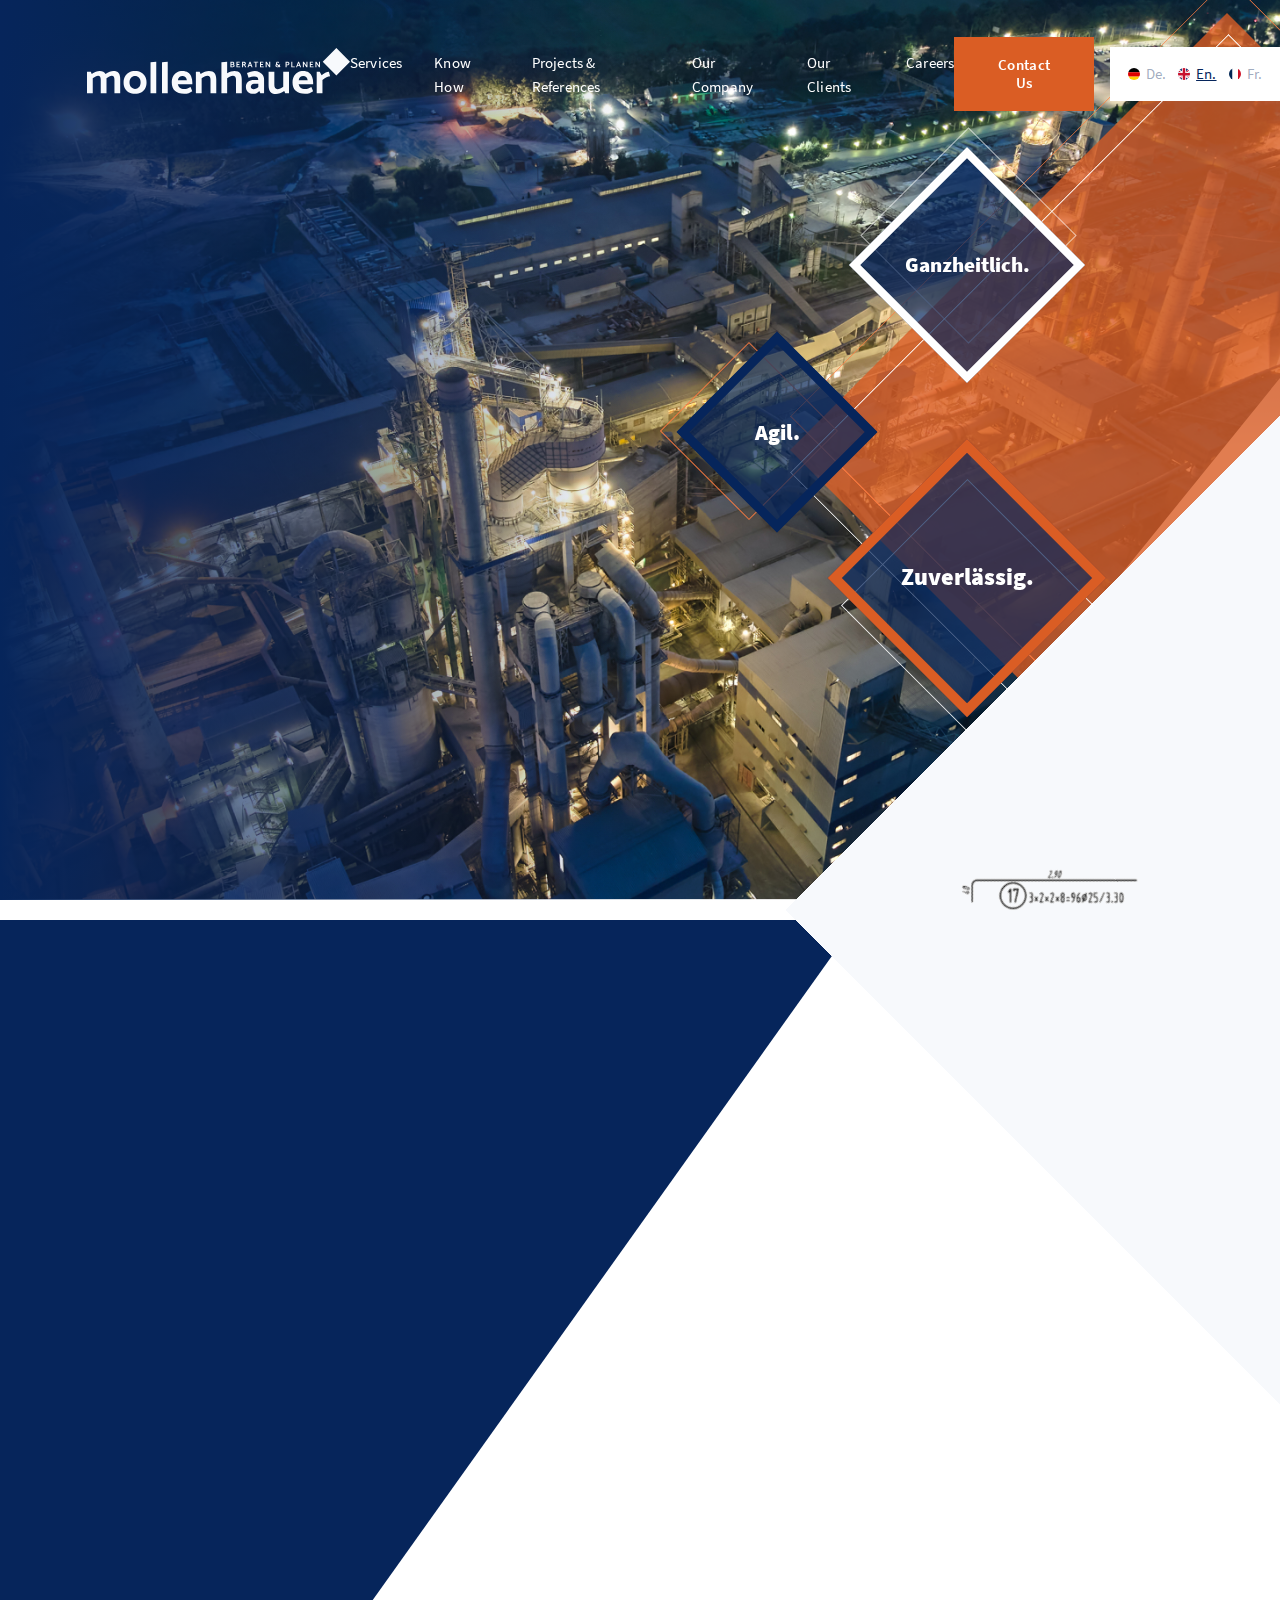
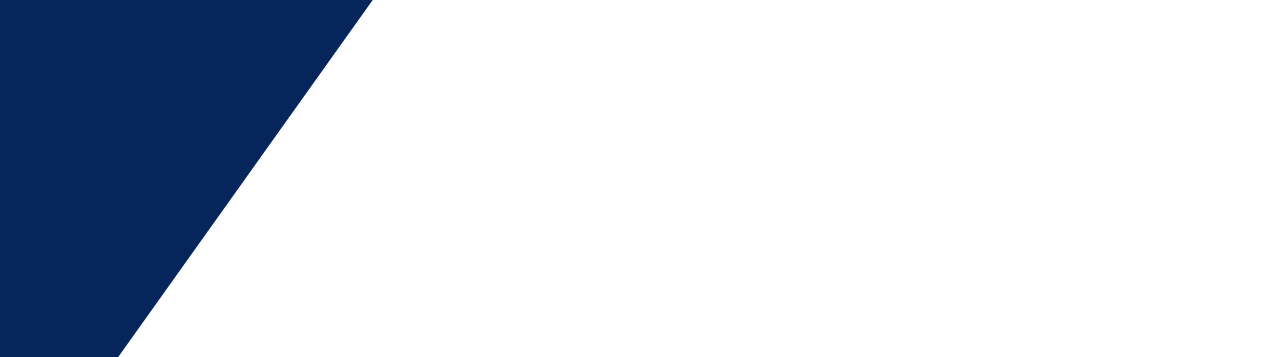
==== index.html @ 833b115c "Mollenhauer" ====
<!DOCTYPE html>
<html lang="en">
<head>
    <meta charset="UTF-8">
    <meta name="viewport" content="width=device-width, initial-scale=1.0">
    <link rel="stylesheet" href="css/style.css">
    <title>Mollenhauer</title>
</head>
<body>
    <header class="header">
        <div class="container container--big">
            <div class="header__row">
                <div class="header__logo">
                    <img src="img/logo.svg" alt="">
                </div>
                <nav class="header__menu menu">
                    <ul class="menu__list">
                        <li class="menu__item">
                            <a href="" class="menu__link">Services</a></li>
                        <li class="menu__item">
                            <a href="" class="menu__link">Know How</a></li>
                        <li class="menu__item">
                            <a href="" class="menu__link">Projects & References</a></li>
                        <li class="menu__item">
                            <a href="" class="menu__link">Our Company</a></li>
                        <li class="menu__item">
                            <a href="" class="menu__link">Our Clients</a></li>
                        <li class="menu__item">
                            <a href="" class="menu__link">Careers</a></li>
                    </ul>
                </nav>
                <button class="button header__button">
                    Contact Us
                </button>
                <div class="header__change-lang change-lang">
                    <ul class="change-lang__list">
                        <li class="change-lang__item">
                            <a href="" class="change-lang__link">
                                <img src="img/germany.svg" alt="">De.</a></li>
                        <li class="change-lang__item">
                            <a href="" class="change-lang__link change-lang__link--is-current">
                                <img src="img/england.svg" alt="">En.</a></li>
                        <li class="change-lang__item">
                            <a href="" class="change-lang__link">
                                <img src="img/france.svg" alt="">Fr.</a></li>
                    </ul>
                </div>
            </div>
        </div>
    </header>
    <main class="main">
        <div class="hero">
            <img class="hero__bg" src="img/hero-bg.jpg" alt="">
            <div class="hero__cube">
            </div>
            <div class="hero__content">
                <div class="container">
                    <div class="hero__row">
                        <div class="hero__right">
                            <div class="abilities">
                                <div class="abilities__row">
                                    <div class="abilities__col--w100">
                                        <div class="abilities-item abilities-item--type-1">
                                            Ganzheitlich.
                                        </div>
                                    </div>
                                    <div class="abilities__col">
                                        <div class="abilities-item abilities-item--type-2">
                                            Agil.
                                        </div>
                                    </div>
                                    <div class="abilities__col--w100">
                                        <div class="abilities-item abilities-item--type-3">
                                            Zuverlässig.
                                        </div>
                                    </div>
                                </div>
                            </div>
                        </div>
                    </div>
                </div>
            </div>
        </div>
        <div class="services">
            <div class="services__decor">
                <img class="services__formula" src="img/formula.svg" alt="">
            </div>
            <div class="container">
                <div class="sevices__head">
                    <h2 class="services__title">Comprehensive Structural Engineering Services</h2>
                    <div class="services__desc">We accompany you from the first idea of your next construction project from the first idea to successful execution.
                    </div>
                </div>
                <div class="services__row">
                    <div class="services__col"></div>
                    <div class="services__col"></div>
                    <div class="services__col"></div>
                    <div class="services__col"></div>
                    <div class="services__col">
                        <div class="services-item">
                            <div class="services-item__title">
                                Service and Support
                            </div>
                            <svg width="17" height="17" viewBox="0 0 17 17" fill="none" xmlns="http://www.w3.org/2000/svg">
                                <path d="M16.2827 9.36646L16.2827 7.56583H9.14409L9.14409 0.427169H7.34346L7.34346 7.56583H0.204801L0.204801 9.36646L7.34346 9.36646L7.34346 16.5051H9.14409L9.14409 9.36646L16.2827 9.36646Z" fill="#DA5D24" />
                              </svg>
                        </div>
                    </div>
                    <div class="services__col"></div>
                    <div class="services__col"></div>
                    <div class="services__col"></div>
                    <div class="services__col">
                        <div class="services-item">
                            <div class="services-item__title">
                                Service and Support
                            </div>
                            <svg width="17" height="17" viewBox="0 0 17 17" fill="none" xmlns="http://www.w3.org/2000/svg">
                                <path d="M16.2827 9.36646L16.2827 7.56583H9.14409L9.14409 0.427169H7.34346L7.34346 7.56583H0.204801L0.204801 9.36646L7.34346 9.36646L7.34346 16.5051H9.14409L9.14409 9.36646L16.2827 9.36646Z" fill="#DA5D24" />
                              </svg>
                        </div>
                    </div>
                    <div class="services__col"></div>
                    <div class="services__col">   
                        <div class="services-item">
                            <div class="services-item__title">
                                Service and Support
                            </div>
                            <svg width="17" height="17" viewBox="0 0 17 17" fill="none" xmlns="http://www.w3.org/2000/svg">
                                <path d="M16.2827 9.36646L16.2827 7.56583H9.14409L9.14409 0.427169H7.34346L7.34346 7.56583H0.204801L0.204801 9.36646L7.34346 9.36646L7.34346 16.5051H9.14409L9.14409 9.36646L16.2827 9.36646Z" fill="#DA5D24" />
                            </svg>
                        </div>
                    </div>
                    <div class="services__col"></div>
                    <div class="services__col">
                        <div class="services-item">
                            <div class="services-item__title">
                                Service and Support
                            </div>
                            <svg width="17" height="17" viewBox="0 0 17 17" fill="none" xmlns="http://www.w3.org/2000/svg">
                                <path d="M16.2827 9.36646L16.2827 7.56583H9.14409L9.14409 0.427169H7.34346L7.34346 7.56583H0.204801L0.204801 9.36646L7.34346 9.36646L7.34346 16.5051H9.14409L9.14409 9.36646L16.2827 9.36646Z" fill="#DA5D24" />
                              </svg>
                        </div>
                    </div>
                    <div class="services__col"></div>
                    <div class="services__col">
                        <div class="services-item">
                            <div class="services-item__title">
                                Service and Support
                            </div>
                            <svg width="17" height="17" viewBox="0 0 17 17" fill="none" xmlns="http://www.w3.org/2000/svg">
                                <path d="M16.2827 9.36646L16.2827 7.56583H9.14409L9.14409 0.427169H7.34346L7.34346 7.56583H0.204801L0.204801 9.36646L7.34346 9.36646L7.34346 16.5051H9.14409L9.14409 9.36646L16.2827 9.36646Z" fill="#DA5D24" />
                              </svg>
                        </div>
                    </div>
                    <div class="services__col"></div>
                    <div class="services__col">
                        <div class="services-item">
                            <div class="services-item__title">
                                Service and Support
                            </div>
                            <svg width="17" height="17" viewBox="0 0 17 17" fill="none" xmlns="http://www.w3.org/2000/svg">
                                <path d="M16.2827 9.36646L16.2827 7.56583H9.14409L9.14409 0.427169H7.34346L7.34346 7.56583H0.204801L0.204801 9.36646L7.34346 9.36646L7.34346 16.5051H9.14409L9.14409 9.36646L16.2827 9.36646Z" fill="#DA5D24" />
                              </svg>
                        </div>
                    </div>
                    <div class="services__col"></div>
                    <div class="services__col"></div>
                    <div class="services__col"></div>
                </div>
            </div>
        </div>
    </main>
</body>
</html>
---- css/style.css ----
@import 'normalize.css';
@import 'fonts.css';
body {
  font-family: "Source Sans Pro", sans-serif;
  color: #000;
  font-size: 16px;
  line-height: 24px;
  overflow-x: hidden;
}

.container {
  max-width: 1441px;
  padding: 0 15px;
  margin: 0 auto;
  width: 100%;
}
.container--big {
  max-width: 100%;
  padding: 0 186px 0 87px;
  box-sizing: border-box;
}

.header {
  position: absolute;
  padding: 37px 0;
  left: 0;
  width: 100%;
  top: 0;
  z-index: 10;
}
.header__row {
  display: flex;
  justify-content: space-between;
  align-items: center;
}
.header__change-lang {
  position: absolute;
  right: 0;
  top: 50%;
  transform: translateY(-50%);
}

.button {
  background-color: #DA5D24;
  font-weight: 600;
  font-size: 15px;
  line-height: 120%;
  letter-spacing: 0.02em;
  text-align: center;
  color: #fff;
  padding: 19px 35px;
  outline: none;
  border: none;
  cursor: pointer;
}

.change-lang__list {
  padding: 18px;
  margin: 0;
  list-style: none;
  display: flex;
  background-color: #ffffff;
}
.change-lang__item + .change-lang__item {
  margin-left: 12px;
}
.change-lang__link {
  display: flex;
  align-items: center;
  font-weight: 400;
  font-size: 15px;
  line-height: 120%;
  letter-spacing: 0.01em;
  color: rgba(6, 37, 91, 0.4);
  text-decoration: none;
  transition: 0.3s;
}
.change-lang__link--is-current, .change-lang__link:hover {
  color: #06255b;
  text-decoration: underline;
  -webkit-text-decoration-skip-ink: none;
          text-decoration-skip-ink: none;
}
.change-lang img {
  margin-right: 6px;
}

.menu__list {
  padding: 0;
  margin: 0;
  list-style: none;
  display: flex;
}
.menu__item + .menu__item {
  margin-left: 32px;
}
.menu__link {
  font-weight: 400;
  font-size: 15px;
  line-height: 120%;
  letter-spacing: 0.01em;
  color: #fff;
  text-decoration: none;
}

.hero {
  position: relative;
  min-height: 100dvh;
  overflow: hidden;
}
.hero__bg {
  position: absolute;
  top: 0;
  left: 0;
  height: 100%;
  width: 100%;
  -o-object-fit: cover;
     object-fit: cover;
  -o-object-position: center;
     object-position: center;
  -webkit-clip-path: polygon(0% 0%, 100% 0, 100% 42%, 67% 100%, 0% 100%);
          clip-path: polygon(0% 0%, 100% 0, 100% 42%, 67% 100%, 0% 100%);
}
.hero__content {
  position: relative;
  z-index: 100;
  min-height: 100dvh;
  display: flex;
  align-items: center;
  justify-content: flex-end;
}
.hero__row {
  display: flex;
  justify-content: flex-end;
}
.hero__right {
  width: 100%;
  padding-bottom: 45px;
  max-width: 550px;
  padding-right: 46px;
  box-sizing: border-box;
}
.hero:before {
  content: "";
  min-height: 50dvh;
  width: 100%;
  position: absolute;
  top: 0;
  left: 0;
  background: linear-gradient(180deg, #06255b 0%, rgba(6, 37, 91, 0) 100%);
}
.hero:after {
  content: "";
  position: absolute;
  top: 0;
  left: 0;
  min-height: 50dvh;
  height: 100%;
  width: 50%;
  background: linear-gradient(-270deg, #06255b 0%, rgba(6, 37, 91, 0) 100%);
}
.hero__cube {
  position: absolute;
  top: 50%;
  right: -20%;
  height: 618px;
  width: 618px;
  background: rgba(218, 93, 36, 0.8);
  transform: rotate(-45deg);
  transform: translateY(-50%) rotate(-45deg);
}
.hero__cube:before, .hero__cube:after {
  content: "";
  position: absolute;
  height: 100%;
  width: 100%;
  transform: translate3d(0, 0, 0);
}
.hero__cube:before {
  top: -24px;
  left: 24px;
  border: 1px solid rgba(255, 124, 64, 0.8);
}
.hero__cube:after {
  top: 16px;
  left: -16px;
  border: 1px solid rgba(255, 255, 255, 0.8);
}

.abilities__row {
  display: flex;
  flex-wrap: wrap;
}
.abilities__col--w100 {
  width: 100%;
  display: flex;
  justify-content: center;
}
.abilities__col:not(.abilities__col--w100) {
  margin: 30px 0 -5px;
}

.abilities-item {
  position: relative;
  display: flex;
  align-items: center;
  justify-content: center;
  font-weight: 900;
  font-size: 21px;
  line-height: 85%;
  text-align: center;
  color: #fff;
}
.abilities-item--type-1 {
  width: 151px;
  height: 151px;
}
.abilities-item--type-1:before, .abilities-item--type-1:after {
  content: "";
  position: absolute;
  height: 100%;
  width: 100%;
}
.abilities-item--type-1:before {
  border: 8px solid #fff;
  background: rgba(6, 37, 91, 0.7);
  z-index: -1;
  top: 50%;
  left: 50%;
  transform: translate(-50%, -50%) rotate(45deg);
}
.abilities-item--type-1:after {
  border: 1px solid #fff;
  opacity: 0.6;
  bottom: 28px;
  left: 0;
  z-index: -2;
  transform: rotate(45deg);
}
.abilities-item--type-2 {
  width: 124px;
  height: 124px;
  font-size: 22px;
}
.abilities-item--type-2:before, .abilities-item--type-2:after {
  content: "";
  position: absolute;
  height: 100%;
  width: 100%;
}
.abilities-item--type-2:before {
  border: 9px solid #06255b;
  background: rgba(6, 37, 91, 0.7);
  top: 50%;
  left: 50%;
  transform: translate(-50%, -50%) rotate(45deg);
  z-index: -1;
}
.abilities-item--type-2:after {
  opacity: 0.9;
  border: 1px solid #ff7c40;
  bottom: 0;
  right: 27px;
  z-index: -2;
  transform: rotate(45deg);
}
.abilities-item--type-3 {
  width: 177px;
  height: 177px;
  font-size: 24px;
}
.abilities-item--type-3:before, .abilities-item--type-3:after {
  content: "";
  position: absolute;
  height: 100%;
  width: 100%;
}
.abilities-item--type-3:before {
  border: 10px solid #da5d24;
  background: rgba(6, 37, 91, 0.7);
  top: 50%;
  left: 50%;
  transform: translate(-50%, -50%) rotate(45deg);
  z-index: -1;
}
.abilities-item--type-3:after {
  border: 1px solid #fff;
  transform: rotate(-45deg);
  opacity: 0.9;
  bottom: -29px;
  left: -1px;
  z-index: -2;
}

.services {
  position: relative;
  height: 1037px;
  z-index: 50;
}
.services::before {
  content: "";
  position: absolute;
  left: 0;
  top: 0;
  background: #06255b;
  height: 100%;
  width: 100%;
  -webkit-clip-path: polygon(0 0, 0% 116%, 67% 0);
          clip-path: polygon(0 0, 0% 116%, 67% 0);
}
.services__decor {
  position: absolute;
  height: 714px;
  width: 714px;
  background-color: #f7f9fc;
  top: -367px;
  right: -367px;
  transform: rotate(-45deg);
}
.services__formula {
  mix-blend-mode: darken;
  transform: rotate(45deg) translateX(170px) translateY(32px);
}
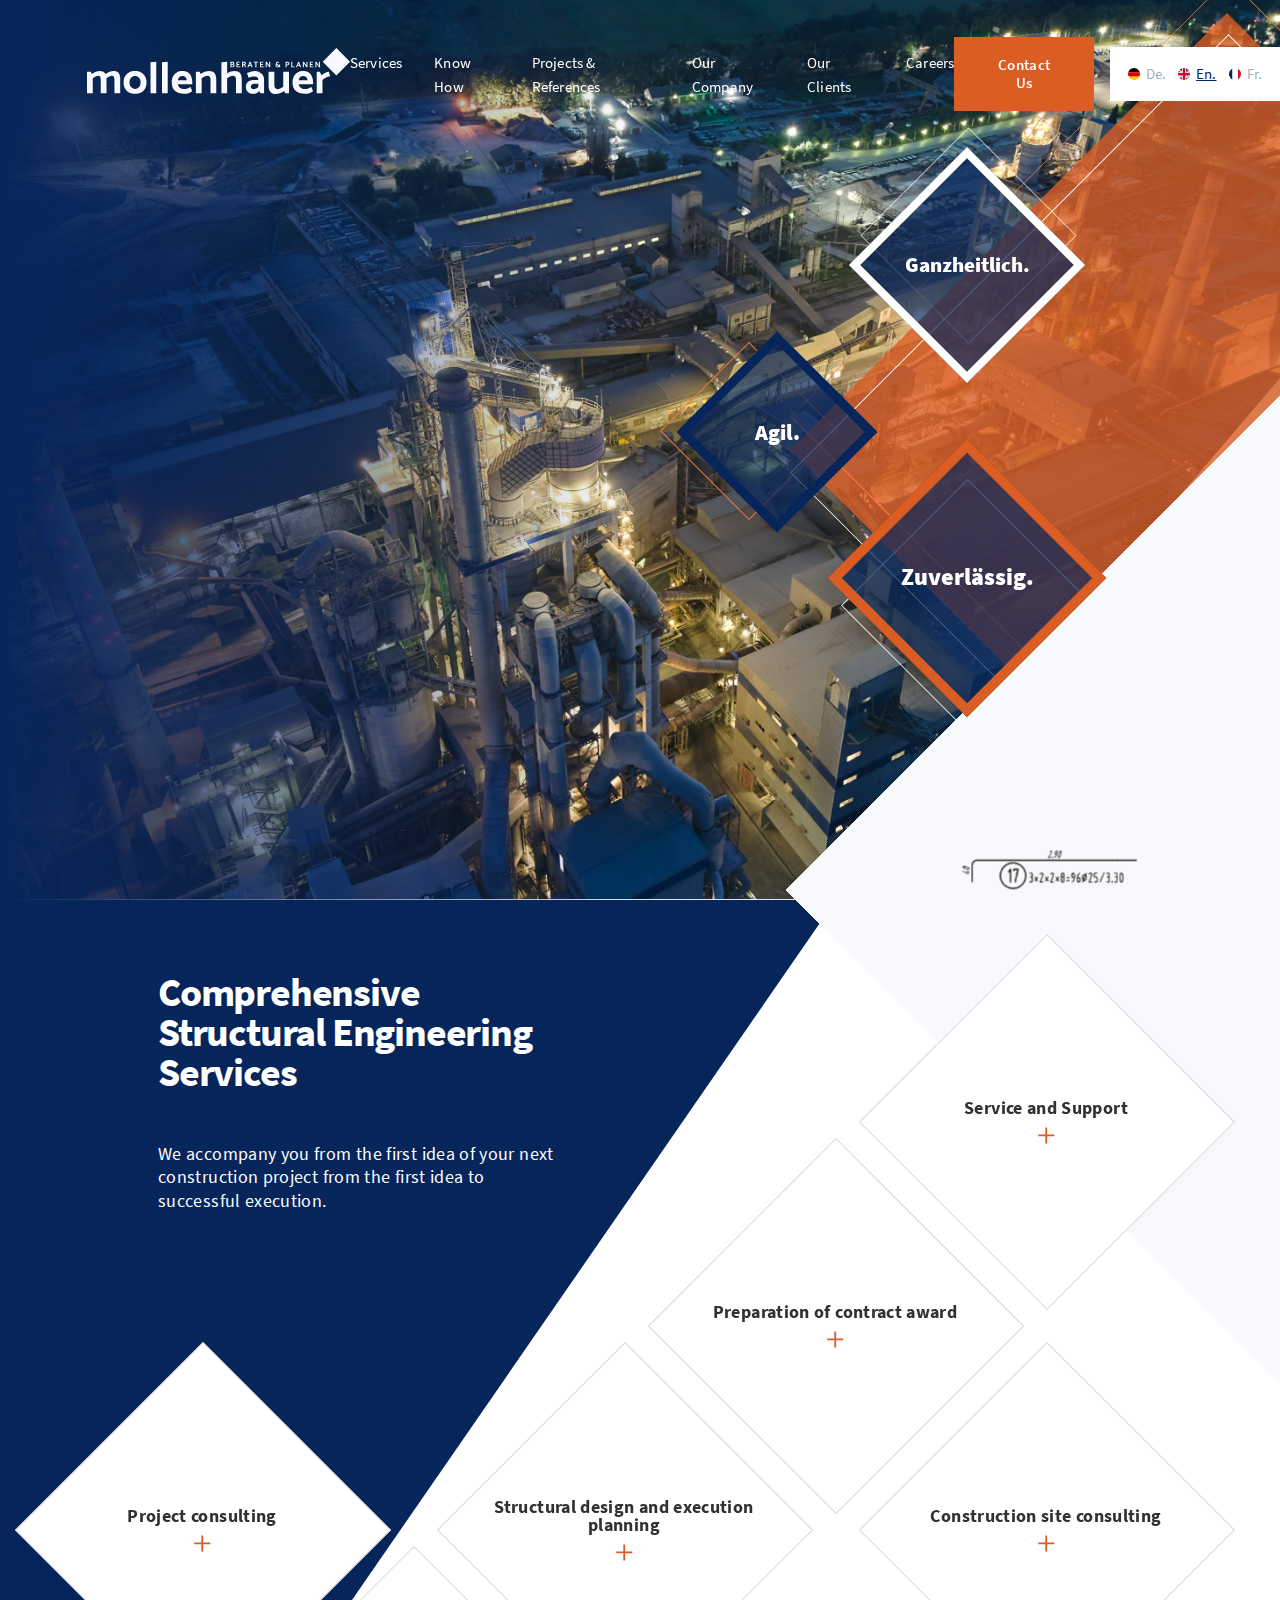
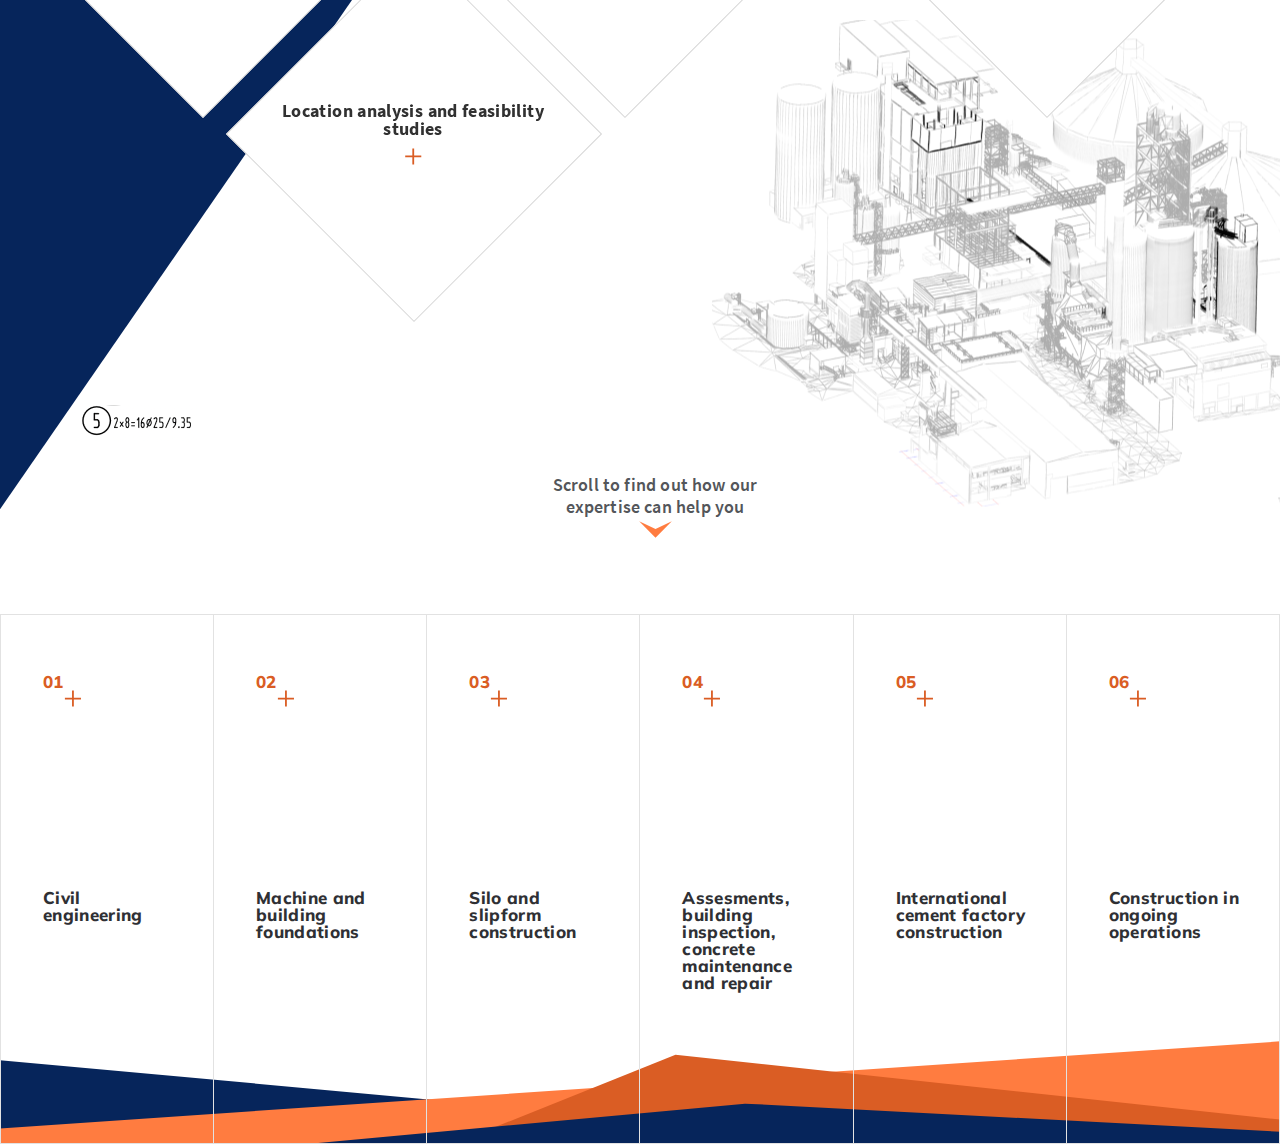
==== commit dd5b7469: "Mollenhauer" ====
--- a/index.html
+++ b/index.html
@@ -86,7 +86,7 @@
                 <img class="services__formula" src="img/formula.svg" alt="">
             </div>
             <div class="container">
-                <div class="sevices__head">
+                <div class="services__head">
                     <h2 class="services__title">Comprehensive Structural Engineering Services</h2>
                     <div class="services__desc">We accompany you from the first idea of your next construction project from the first idea to successful execution.
                     </div>
@@ -112,7 +112,7 @@
                     <div class="services__col">
                         <div class="services-item">
                             <div class="services-item__title">
-                                Service and Support
+                                Preparation of contract award
                             </div>
                             <svg width="17" height="17" viewBox="0 0 17 17" fill="none" xmlns="http://www.w3.org/2000/svg">
                                 <path d="M16.2827 9.36646L16.2827 7.56583H9.14409L9.14409 0.427169H7.34346L7.34346 7.56583H0.204801L0.204801 9.36646L7.34346 9.36646L7.34346 16.5051H9.14409L9.14409 9.36646L16.2827 9.36646Z" fill="#DA5D24" />
@@ -123,7 +123,7 @@
                     <div class="services__col">   
                         <div class="services-item">
                             <div class="services-item__title">
-                                Service and Support
+                                Project consulting
                             </div>
                             <svg width="17" height="17" viewBox="0 0 17 17" fill="none" xmlns="http://www.w3.org/2000/svg">
                                 <path d="M16.2827 9.36646L16.2827 7.56583H9.14409L9.14409 0.427169H7.34346L7.34346 7.56583H0.204801L0.204801 9.36646L7.34346 9.36646L7.34346 16.5051H9.14409L9.14409 9.36646L16.2827 9.36646Z" fill="#DA5D24" />
@@ -134,38 +134,141 @@
                     <div class="services__col">
                         <div class="services-item">
                             <div class="services-item__title">
-                                Service and Support
-                            </div>
-                            <svg width="17" height="17" viewBox="0 0 17 17" fill="none" xmlns="http://www.w3.org/2000/svg">
-                                <path d="M16.2827 9.36646L16.2827 7.56583H9.14409L9.14409 0.427169H7.34346L7.34346 7.56583H0.204801L0.204801 9.36646L7.34346 9.36646L7.34346 16.5051H9.14409L9.14409 9.36646L16.2827 9.36646Z" fill="#DA5D24" />
-                              </svg>
-                        </div>
-                    </div>
-                    <div class="services__col"></div>
-                    <div class="services__col">
-                        <div class="services-item">
-                            <div class="services-item__title">
-                                Service and Support
-                            </div>
-                            <svg width="17" height="17" viewBox="0 0 17 17" fill="none" xmlns="http://www.w3.org/2000/svg">
-                                <path d="M16.2827 9.36646L16.2827 7.56583H9.14409L9.14409 0.427169H7.34346L7.34346 7.56583H0.204801L0.204801 9.36646L7.34346 9.36646L7.34346 16.5051H9.14409L9.14409 9.36646L16.2827 9.36646Z" fill="#DA5D24" />
-                              </svg>
-                        </div>
-                    </div>
-                    <div class="services__col"></div>
-                    <div class="services__col">
-                        <div class="services-item">
-                            <div class="services-item__title">
-                                Service and Support
-                            </div>
-                            <svg width="17" height="17" viewBox="0 0 17 17" fill="none" xmlns="http://www.w3.org/2000/svg">
-                                <path d="M16.2827 9.36646L16.2827 7.56583H9.14409L9.14409 0.427169H7.34346L7.34346 7.56583H0.204801L0.204801 9.36646L7.34346 9.36646L7.34346 16.5051H9.14409L9.14409 9.36646L16.2827 9.36646Z" fill="#DA5D24" />
-                              </svg>
-                        </div>
-                    </div>
-                    <div class="services__col"></div>
-                    <div class="services__col"></div>
-                    <div class="services__col"></div>
+                                Structural design and execution planning
+                            </div>
+                            <svg width="17" height="17" viewBox="0 0 17 17" fill="none" xmlns="http://www.w3.org/2000/svg">
+                                <path d="M16.2827 9.36646L16.2827 7.56583H9.14409L9.14409 0.427169H7.34346L7.34346 7.56583H0.204801L0.204801 9.36646L7.34346 9.36646L7.34346 16.5051H9.14409L9.14409 9.36646L16.2827 9.36646Z" fill="#DA5D24" />
+                              </svg>
+                        </div>
+                    </div>
+                    <div class="services__col"></div>
+                    <div class="services__col">
+                        <div class="services-item">
+                            <div class="services-item__title">
+                                Construction site consulting
+                            </div>
+                            <svg width="17" height="17" viewBox="0 0 17 17" fill="none" xmlns="http://www.w3.org/2000/svg">
+                                <path d="M16.2827 9.36646L16.2827 7.56583H9.14409L9.14409 0.427169H7.34346L7.34346 7.56583H0.204801L0.204801 9.36646L7.34346 9.36646L7.34346 16.5051H9.14409L9.14409 9.36646L16.2827 9.36646Z" fill="#DA5D24" />
+                              </svg>
+                        </div>
+                    </div>
+                    <div class="services__col"></div>
+                    <div class="services__col">
+                        <div class="services-item">
+                            <div class="services-item__title">
+                                Location analysis and feasibility studies
+                            </div>
+                            <svg width="17" height="17" viewBox="0 0 17 17" fill="none" xmlns="http://www.w3.org/2000/svg">
+                                <path d="M16.2827 9.36646L16.2827 7.56583H9.14409L9.14409 0.427169H7.34346L7.34346 7.56583H0.204801L0.204801 9.36646L7.34346 9.36646L7.34346 16.5051H9.14409L9.14409 9.36646L16.2827 9.36646Z" fill="#DA5D24" />
+                              </svg>
+                        </div>
+                    </div>
+                    <div class="services__col"></div>
+                    <div class="services__col"></div>
+                    <div class="services__col"></div>
+                </div>
+                <img class="services__formula-bottom" src="img/formula2.png" alt="">
+                <div class="services__scroll">
+                    Scroll to find out how our expertise can help you
+                    <svg width="33" height="17" viewBox="0 0 33 17" fill="none" xmlns="http://www.w3.org/2000/svg">
+                        <path d="M16.5 7.90104L32.8131 0.313068L16.5 16.6261L0.186932 0.313068L16.5 7.90104Z" fill="#FF7C40" />
+                      </svg>
+                </div>
+            </div>
+        </div>
+        <div class="expertise">
+            <div class="container"></div>
+            <div class="expertise__row">
+                <div class="expertise__col">
+                    <div class="expertise-item">
+                        <img src="img/engineer.jpg" alt="" class="expertise__image">
+                        <div class="expertise-item__body">
+                            <div class="expertise-item__counter">
+                                01
+                                <svg width="17" height="17" viewBox="0 0 17 17" fill="none" xmlns="http://www.w3.org/2000/svg">
+                                    <path d="M16.9765 9.46582L16.9765 7.66519H9.83781L9.83781 0.526535H8.03719L8.03719 7.66519H0.898527L0.898527 9.46582L8.03719 9.46582L8.03719 16.6045H9.83781L9.83781 9.46582L16.9765 9.46582Z" fill="#DA5D24" />
+                                  </svg>
+                            </div>
+                            <div class="expertise-item__name">Civil engineering
+                            </div>
+                        </div>
+                    </div>
+                </div>
+                <div class="expertise__col">
+                    <div class="expertise-item">
+                        <img src="img/engineer.jpg" alt="" class="expertise__image">
+                        <div class="expertise-item__body">
+
+                            <div class="expertise-item__counter">
+                                02
+                                <svg width="17" height="17" viewBox="0 0 17 17" fill="none" xmlns="http://www.w3.org/2000/svg">
+                                    <path d="M16.9765 9.46582L16.9765 7.66519H9.83781L9.83781 0.526535H8.03719L8.03719 7.66519H0.898527L0.898527 9.46582L8.03719 9.46582L8.03719 16.6045H9.83781L9.83781 9.46582L16.9765 9.46582Z" fill="#DA5D24" />
+                                  </svg>
+                            </div>
+                            <div class="expertise-item__name">Machine and building foundations
+                            </div>
+                        </div>
+                    </div>
+                </div>
+                <div class="expertise__col">
+                    <div class="expertise-item">
+                        <img src="img/engineer.jpg" alt="" class="expertise__image">
+                        <div class="expertise-item__body">
+                            <div class="expertise-item__counter">
+                                03
+                                <svg width="17" height="17" viewBox="0 0 17 17" fill="none" xmlns="http://www.w3.org/2000/svg">
+                                    <path d="M16.9765 9.46582L16.9765 7.66519H9.83781L9.83781 0.526535H8.03719L8.03719 7.66519H0.898527L0.898527 9.46582L8.03719 9.46582L8.03719 16.6045H9.83781L9.83781 9.46582L16.9765 9.46582Z" fill="#DA5D24" />
+                                  </svg>
+                            </div>
+                            <div class="expertise-item__name">Silo and slipform construction
+                            </div>
+                        </div>
+                    </div>
+                </div>
+                <div class="expertise__col">
+                    <div class="expertise-item">
+                        <img src="img/engineer.jpg" alt="" class="expertise__image">
+                        <div class="expertise-item__body">
+                            <div class="expertise-item__counter">
+                                04
+                                <svg width="17" height="17" viewBox="0 0 17 17" fill="none" xmlns="http://www.w3.org/2000/svg">
+                                    <path d="M16.9765 9.46582L16.9765 7.66519H9.83781L9.83781 0.526535H8.03719L8.03719 7.66519H0.898527L0.898527 9.46582L8.03719 9.46582L8.03719 16.6045H9.83781L9.83781 9.46582L16.9765 9.46582Z" fill="#DA5D24" />
+                                  </svg>
+                            </div>
+                            <div class="expertise-item__name">Assesments, building inspection, concrete maintenance and repair
+                            </div>
+                        </div>
+                    </div>
+                </div>
+                <div class="expertise__col">
+                    <div class="expertise-item">
+                        <img src="img/engineer.jpg" alt="" class="expertise__image">
+                        <div class="expertise-item__body">
+                            <div class="expertise-item__counter">
+                                05
+                                <svg width="17" height="17" viewBox="0 0 17 17" fill="none" xmlns="http://www.w3.org/2000/svg">
+                                    <path d="M16.9765 9.46582L16.9765 7.66519H9.83781L9.83781 0.526535H8.03719L8.03719 7.66519H0.898527L0.898527 9.46582L8.03719 9.46582L8.03719 16.6045H9.83781L9.83781 9.46582L16.9765 9.46582Z" fill="#DA5D24" />
+                                  </svg>
+                            </div>
+                            <div class="expertise-item__name">International cement factory construction
+                            </div>
+                        </div>
+                    </div>
+                </div>
+                <div class="expertise__col">
+                    <div class="expertise-item">
+                        <img src="img/engineer.jpg" alt="" class="expertise__image">
+                        <div class="expertise-item__body">
+                            <div class="expertise-item__counter">
+                                06
+                                <svg width="17" height="17" viewBox="0 0 17 17" fill="none" xmlns="http://www.w3.org/2000/svg">
+                                    <path d="M16.9765 9.46582L16.9765 7.66519H9.83781L9.83781 0.526535H8.03719L8.03719 7.66519H0.898527L0.898527 9.46582L8.03719 9.46582L8.03719 16.6045H9.83781L9.83781 9.46582L16.9765 9.46582Z" fill="#DA5D24" />
+                                  </svg>
+                            </div>
+                            <div class="expertise-item__name">Construction in ongoing operations
+                            </div>
+                        </div>
+                    </div>
                 </div>
             </div>
         </div>
--- a/css/style.css
+++ b/css/style.css
@@ -118,8 +118,8 @@
      object-fit: cover;
   -o-object-position: center;
      object-position: center;
-  -webkit-clip-path: polygon(0% 0%, 100% 0, 100% 42%, 67% 100%, 0% 100%);
-          clip-path: polygon(0% 0%, 100% 0, 100% 42%, 67% 100%, 0% 100%);
+  -webkit-clip-path: polygon(0% 0%, 100% 0, 100% 42%, 65.3% 100%, 0% 100%);
+          clip-path: polygon(0% 0%, 100% 0, 100% 42%, 65.3% 100%, 0% 100%);
 }
 .hero__content {
   position: relative;
@@ -294,8 +294,7 @@
 
 .services {
   position: relative;
-  height: 1037px;
-  z-index: 50;
+  padding: 72px 0 76px;
 }
 .services::before {
   content: "";
@@ -305,8 +304,13 @@
   background: #06255b;
   height: 100%;
   width: 100%;
-  -webkit-clip-path: polygon(0 0, 0% 116%, 67% 0);
-          clip-path: polygon(0 0, 0% 116%, 67% 0);
+  -webkit-clip-path: polygon(0 0, 0% 92%, 65.3% 0);
+          clip-path: polygon(0 0, 0% 92%, 65.3% 0);
+}
+.services__head {
+  position: relative;
+  max-width: 408px;
+  padding-left: 143px;
 }
 .services__decor {
   position: absolute;
@@ -320,4 +324,180 @@
 .services__formula {
   mix-blend-mode: darken;
   transform: rotate(45deg) translateX(170px) translateY(32px);
+}
+.services__formula-bottom {
+  position: relative;
+  display: block;
+  margin: 170px 0 32px 57px;
+}
+.services__title {
+  margin: 0 0 50px 0;
+  font-weight: 700;
+  font-size: 40px;
+  line-height: 100%;
+  letter-spacing: -0.03em;
+  color: #fff;
+}
+.services__desc {
+  font-weight: 400;
+  font-size: 18px;
+  line-height: 130%;
+  letter-spacing: 0.02em;
+  color: #fff;
+}
+.services__row {
+  position: relative;
+  display: flex;
+  flex-wrap: wrap;
+  max-width: 1110px;
+  margin-top: -225px;
+  padding-top: 32px;
+  padding-left: 55px;
+  box-sizing: border-box;
+}
+.services__row:after {
+  content: "";
+  position: absolute;
+  bottom: -33.4%;
+  right: -27.2%;
+  height: 498px;
+  width: 715px;
+  background: url(../img/scheme.png) no-repeat center center;
+  z-index: -1;
+}
+.services__col {
+  width: 20%;
+  margin: -30px 0;
+}
+.services__scroll {
+  max-width: 224px;
+  margin: 0 auto;
+  font-weight: 600;
+  font-size: 18px;
+  line-height: 120%;
+  letter-spacing: 0.01em;
+  text-align: center;
+  color: #53565a;
+}
+.services__scroll svg {
+  display: block;
+  margin: 4px auto 0;
+}
+
+.services-item {
+  position: relative;
+  height: 264px;
+  width: 264px;
+  display: flex;
+  flex-direction: column;
+  justify-content: center;
+  align-items: center;
+}
+.services-item:before {
+  content: "";
+  position: absolute;
+  top: 0;
+  left: 0;
+  height: 100%;
+  width: 100%;
+  border: 0.99px solid #d5d5d5;
+  background-color: #fff;
+  transform: rotate(45deg);
+}
+.services-item__title {
+  font-weight: 700;
+  font-size: 18px;
+  line-height: 100%;
+  letter-spacing: 0.02em;
+  text-align: center;
+  color: #313131;
+  margin-bottom: 10px;
+  position: relative;
+}
+.services-item svg {
+  position: relative;
+}
+
+.expertise__row {
+  display: flex;
+  background: url(../img/exp_after.svg) repeat-x center bottom;
+}
+.expertise__col {
+  width: 100%;
+  border: 1px solid #e2e2e2;
+  box-sizing: border-box;
+}
+.expertise__col + .expertise__col {
+  border-left: none;
+}
+.expertise-item {
+  position: relative;
+  perspective: 1000px;
+  height: 100%;
+  transition: 0.3s;
+}
+.expertise-item:hover img {
+  opacity: 1;
+  transform: rotateY(0);
+  visibility: visible;
+}
+.expertise-item:hover .expertise-item__counter {
+  color: #fff;
+  text-shadow: 0 15px 90px 0 rgba(19, 47, 79, 0.25);
+}
+.expertise-item:hover .expertise-item__counter svg {
+  filter: drop-shadow(0 4px 4px 0 rgba(0, 0, 0, 0.25));
+}
+.expertise-item:hover .expertise-item__counter svg path {
+  fill: #fff !important;
+}
+.expertise-item:hover .expertise-item__name {
+  color: #fff;
+  text-shadow: 0 4px 4px 0 rgba(0, 0, 0, 0.25);
+}
+.expertise-item img {
+  position: absolute;
+  top: 0;
+  left: 0;
+  height: 100%;
+  width: 100%;
+  opacity: 0;
+  visibility: hidden;
+  transition: 0.6s;
+  transform: rotateY(180deg);
+  -o-object-fit: cover;
+     object-fit: cover;
+}
+.expertise-item__body {
+  position: relative;
+  z-index: 10;
+  padding: 55px 32px 152px 42px;
+  box-sizing: border-box;
+}
+.expertise-item__counter {
+  position: relative;
+  display: inline-block;
+  font-family: "Mulish";
+  font-weight: 800;
+  font-size: 17px;
+  line-height: 100%;
+  letter-spacing: 0.02em;
+  color: #da5d24;
+  transition: 0.3s;
+}
+.expertise-item__counter svg {
+  position: absolute;
+  top: 100%;
+  left: 100%;
+  transition: 0.3s;
+}
+.expertise-item__name {
+  margin-top: 195px;
+  font-family: "Mulish";
+  font-weight: 800;
+  font-size: 17px;
+  line-height: 100%;
+  letter-spacing: 0.02em;
+  color: #2f3034;
+  transition: 0.3s;
 }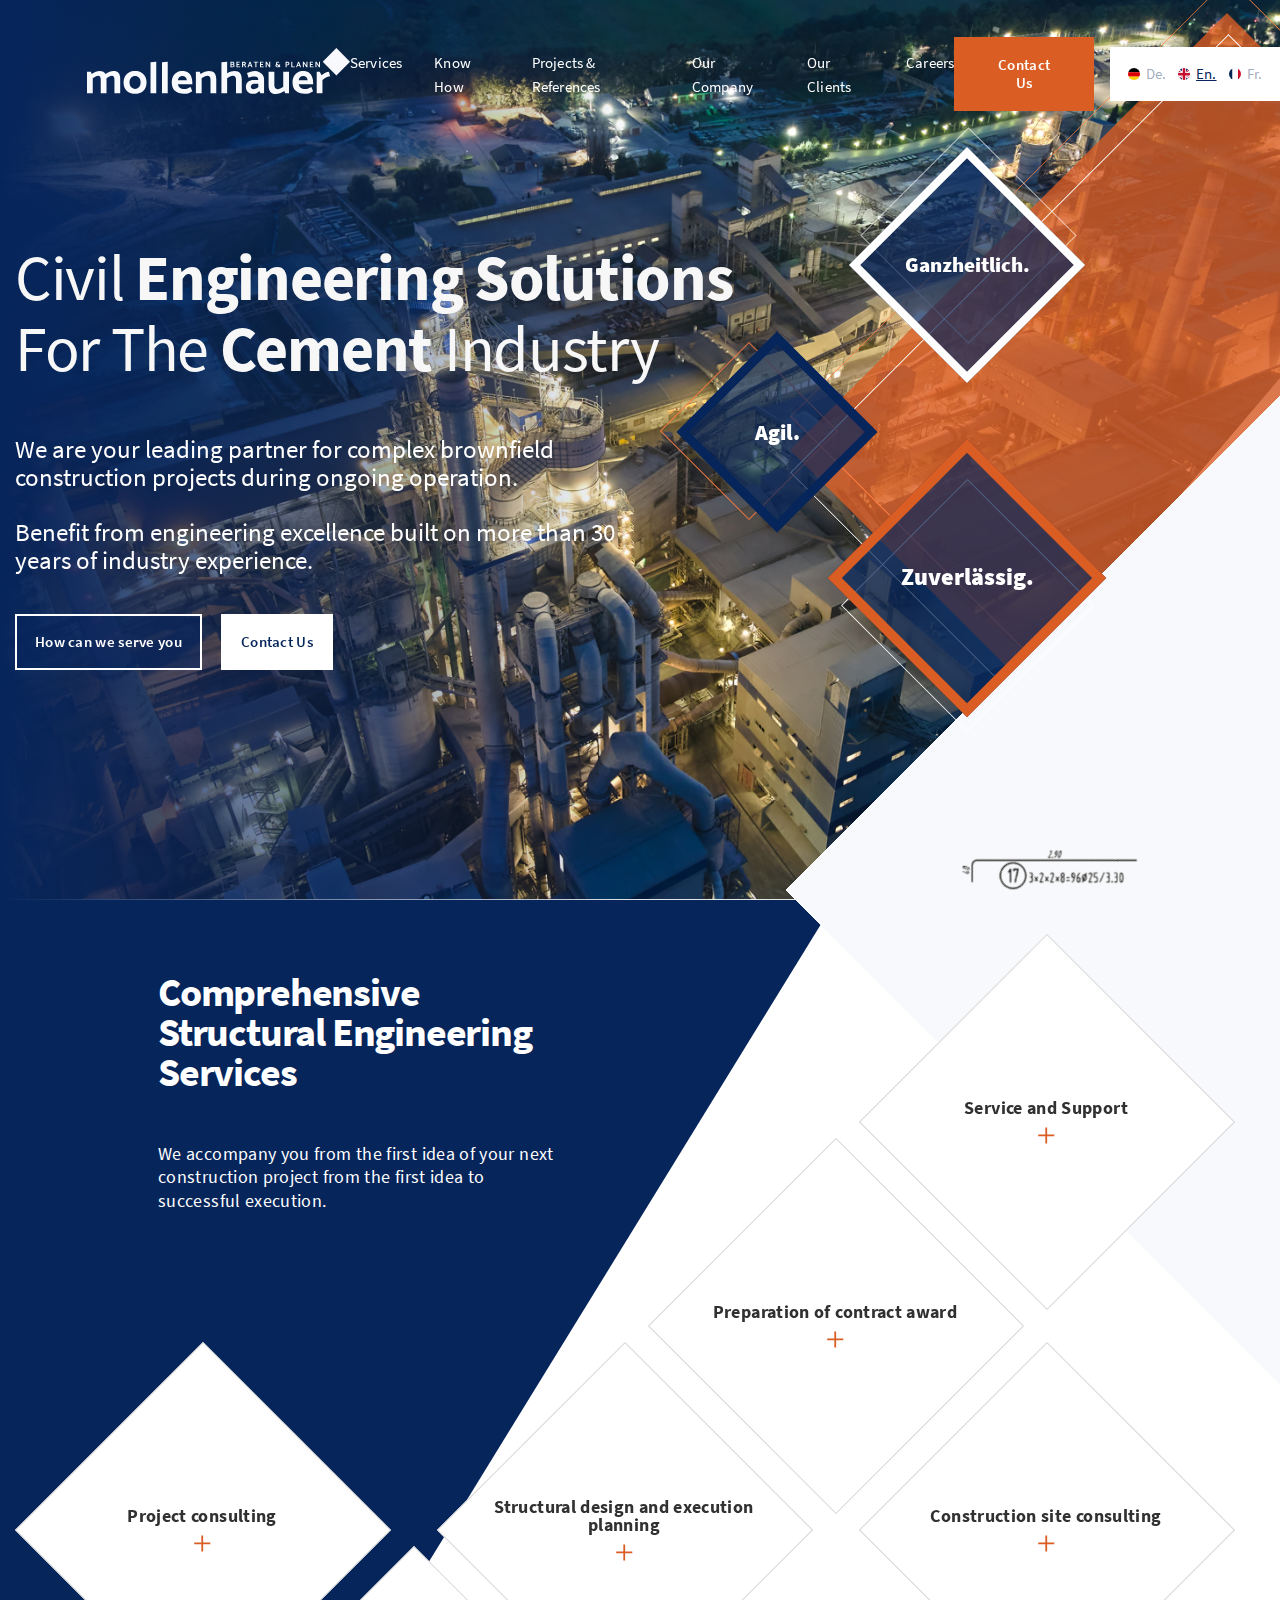
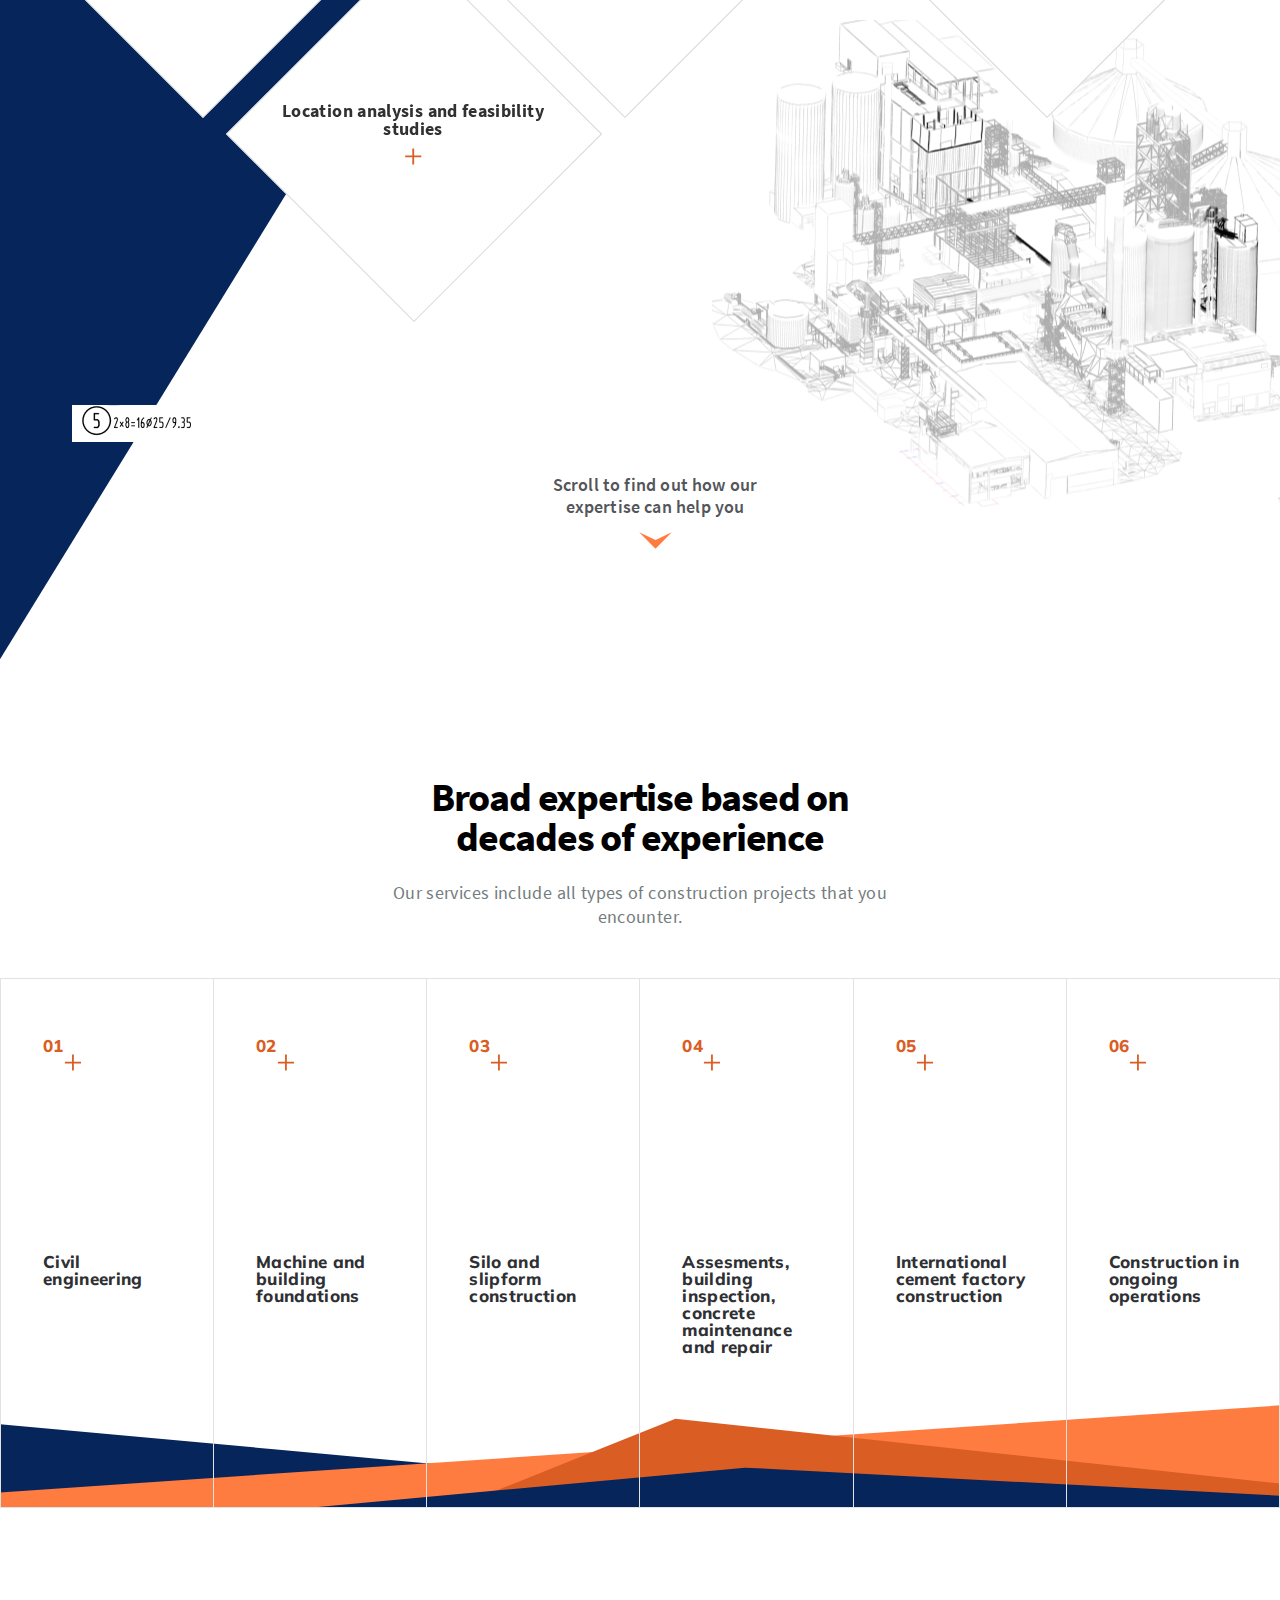
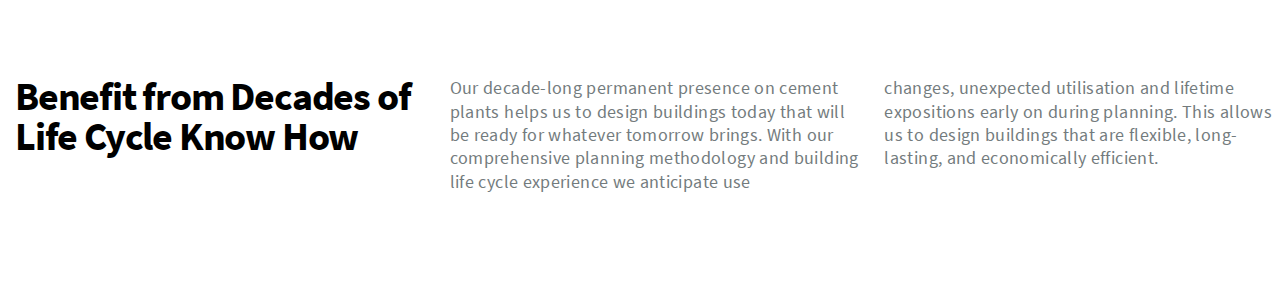
==== commit c8ddad7e: "добавлены заголовки" ====
--- a/index.html
+++ b/index.html
@@ -55,6 +55,17 @@
             </div>
             <div class="hero__content">
                 <div class="container">
+                    <div class="hero__head">
+                        <h2 class="hero__title">Civil <span class="hero__weight">Engineering Solutions</span> 
+                            For The <span class="hero__weight">Cement</span> Industry</h2>
+                        <div class="hero__desc-up">We are your leading partner for complex brownfield 
+                            construction projects during ongoing operation.</div>
+                        <div class="hero__desc-down">Benefit from engineering excellence built on 
+                            more than 30 years of industry experience.
+                        </div>
+                        <button class="hero__how">How can we serve you</button>
+                        <button class="hero__contacts">Contact Us</button>
+                    </div>
                     <div class="hero__row">
                         <div class="hero__right">
                             <div class="abilities">
@@ -177,7 +188,10 @@
             </div>
         </div>
         <div class="expertise">
-            <div class="container"></div>
+            <div class="expertise__head">
+                <h2 class="expertise__head-title">Broad expertise based on decades of experience</h2>
+                <div class="expertise__head-desc">Our services include all types of construction projects that you encounter.</div>
+            </div>
             <div class="expertise__row">
                 <div class="expertise__col">
                     <div class="expertise-item">
@@ -268,6 +282,15 @@
                             <div class="expertise-item__name">Construction in ongoing operations
                             </div>
                         </div>
+                    </div>
+                </div>
+            </div>
+            <div class="container">
+                <div class="expertise__info">
+                    <h2 class="expertise__info-title">Benefit from Decades 
+                        of Life Cycle Know How</h2>
+                    <div class="expertise__info-desc-left">Our decade-long permanent presence on cement plants helps us to design buildings today that will be ready for whatever tomorrow brings. With our comprehensive planning methodology and building life cycle experience we anticipate use </div>
+                    <div class="expertise__info-desc-right">changes, unexpected utilisation and lifetime expositions early on during planning. This allows us to design buildings that are flexible, long-lasting, and economically efficient.</div>
                     </div>
                 </div>
             </div>
--- a/css/style.css
+++ b/css/style.css
@@ -108,6 +108,58 @@
   min-height: 100dvh;
   overflow: hidden;
 }
+.hero__head {
+  max-width: 723px;
+  position: absolute;
+}
+.hero__title {
+  font-weight: 400;
+  font-size: 64px;
+  line-height: 110%;
+  letter-spacing: -0.02em;
+  color: #f7f7f7;
+}
+.hero__desc-up, .hero__desc-down {
+  max-width: 623px;
+  font-weight: 400;
+  font-size: 25px;
+  line-height: 110%;
+  color: #fff;
+}
+.hero__desc-up {
+  margin: 0 0 28px 0;
+}
+.hero__desc-down {
+  margin: 0 0 40px 0;
+}
+.hero__weight {
+  font-weight: 700;
+}
+.hero__how {
+  padding: 17px 18px;
+  font-weight: 600;
+  font-size: 15px;
+  line-height: 120%;
+  letter-spacing: 0.02em;
+  text-align: center;
+  color: #fff;
+  border: 2px solid #fff;
+  background: rgba(6, 37, 91, 0.6);
+  margin-right: 16px;
+  cursor: pointer;
+}
+.hero__contacts {
+  padding: 17px 18px;
+  background: #fff;
+  font-weight: 600;
+  font-size: 15px;
+  line-height: 120%;
+  letter-spacing: 0.02em;
+  text-align: center;
+  color: #06255b;
+  border: 2px solid #fff;
+  cursor: pointer;
+}
 .hero__bg {
   position: absolute;
   top: 0;
@@ -371,7 +423,7 @@
 }
 .services__scroll {
   max-width: 224px;
-  margin: 0 auto;
+  margin: 0 auto 152px auto;
   font-weight: 600;
   font-size: 18px;
   line-height: 120%;
@@ -381,7 +433,7 @@
 }
 .services__scroll svg {
   display: block;
-  margin: 4px auto 0;
+  margin: 15px auto 0;
 }
 
 .services-item {
@@ -418,9 +470,31 @@
   position: relative;
 }
 
+.expertise__head {
+  max-width: 536px;
+  margin: 0 auto 50px auto;
+}
+.expertise__head-title {
+  margin: 0 0 24px 0;
+  font-weight: 700;
+  font-size: 40px;
+  line-height: 100%;
+  letter-spacing: -0.03em;
+  text-align: center;
+  color: #000;
+}
+.expertise__head-desc {
+  font-weight: 400;
+  font-size: 18px;
+  line-height: 130%;
+  letter-spacing: 0.02em;
+  text-align: center;
+  color: #737b7d;
+}
 .expertise__row {
   display: flex;
   background: url(../img/exp_after.svg) repeat-x center bottom;
+  margin: 0 0 168px 0;
 }
 .expertise__col {
   width: 100%;
@@ -500,4 +574,27 @@
   letter-spacing: 0.02em;
   color: #2f3034;
   transition: 0.3s;
+}
+.expertise__info {
+  max-width: 1387px;
+  display: flex;
+  gap: 24px;
+  margin: 0 0 88px 0;
+}
+.expertise__info-title {
+  width: 33.3%;
+  margin: 0;
+  font-weight: 700;
+  font-size: 40px;
+  line-height: 100%;
+  letter-spacing: -0.03em;
+  color: #000;
+}
+.expertise__info-desc-left, .expertise__info-desc-right {
+  width: 33.3%;
+  font-weight: 400;
+  font-size: 18px;
+  line-height: 130%;
+  letter-spacing: 0.02em;
+  color: #737b7d;
 }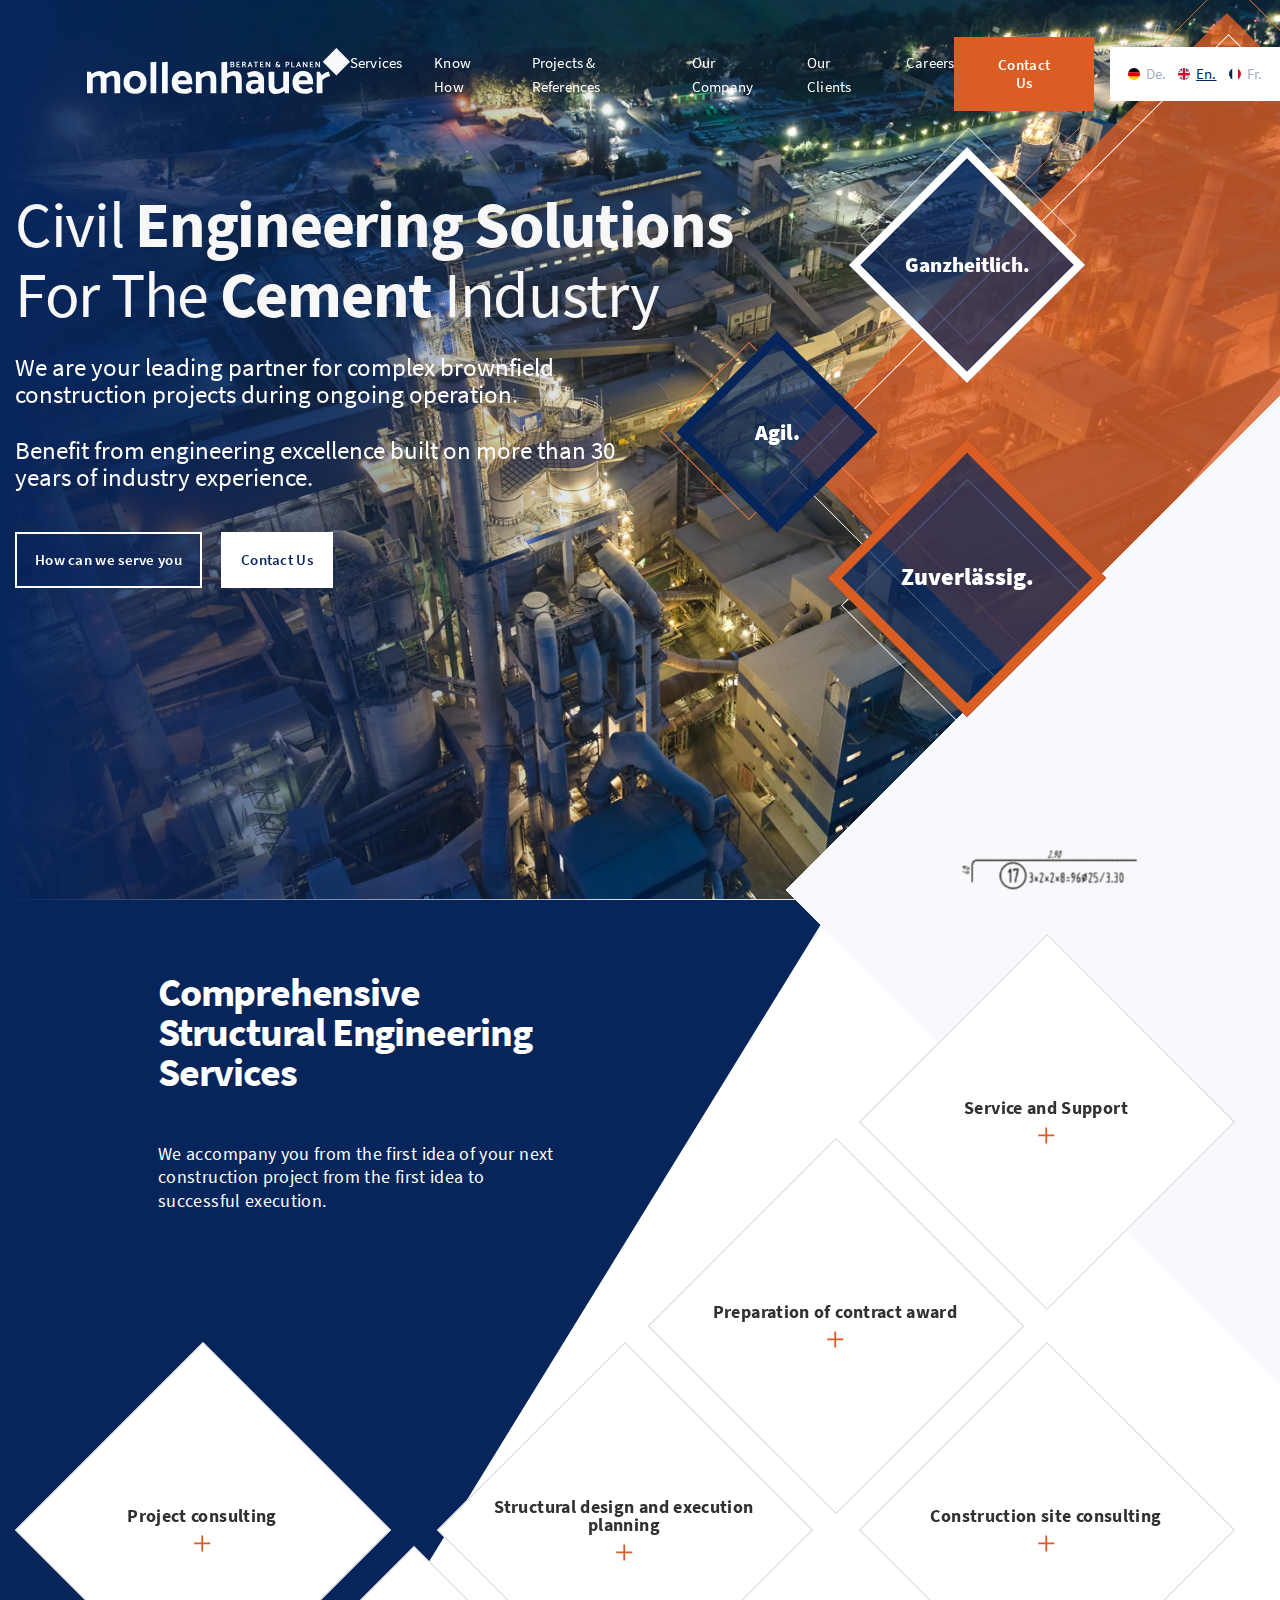
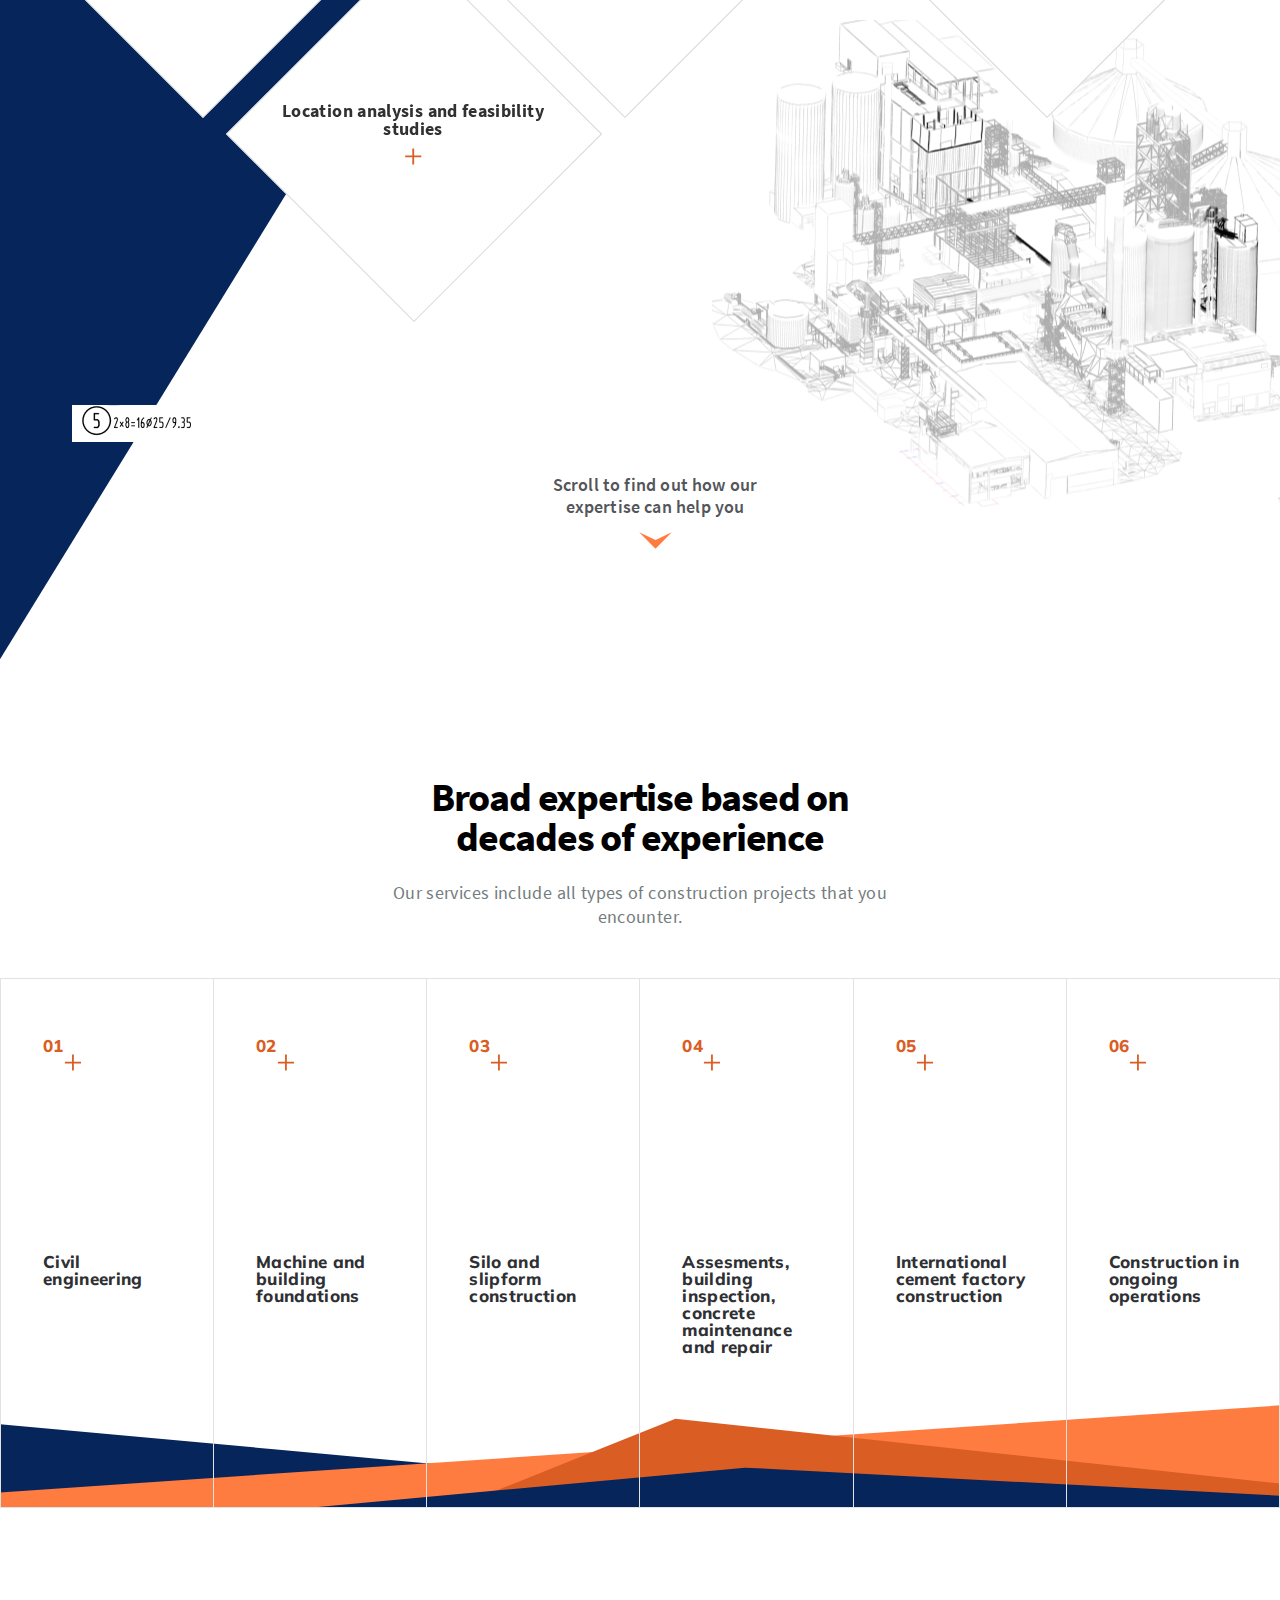
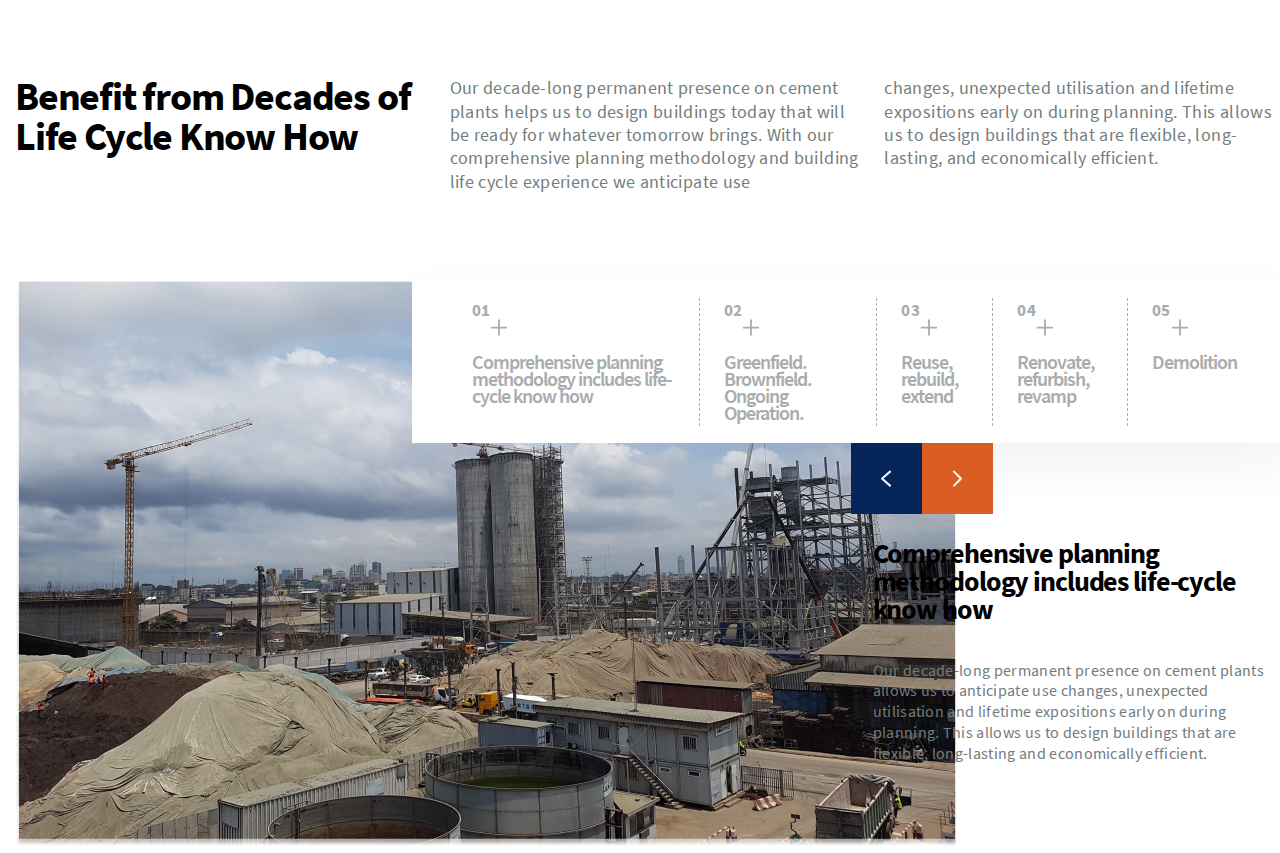
==== commit 331c13f7: "следующий блок" ====
--- a/index.html
+++ b/index.html
@@ -3,6 +3,8 @@
 <head>
     <meta charset="UTF-8">
     <meta name="viewport" content="width=device-width, initial-scale=1.0">
+    <link rel="stylesheet" href="css/swiper-bundle.min.css">
+    <link rel="stylesheet" href="css/normalize.css">
     <link rel="stylesheet" href="css/style.css">
     <title>Mollenhauer</title>
 </head>
@@ -63,8 +65,8 @@
                         <div class="hero__desc-down">Benefit from engineering excellence built on 
                             more than 30 years of industry experience.
                         </div>
-                        <button class="hero__how">How can we serve you</button>
-                        <button class="hero__contacts">Contact Us</button>
+                        <a href="#" class="hero__how">How can we serve you</a>
+                        <a href="#" class="hero__contacts">Contact Us</a>
                     </div>
                     <div class="hero__row">
                         <div class="hero__right">
@@ -286,15 +288,167 @@
                 </div>
             </div>
             <div class="container">
-                <div class="expertise__info">
-                    <h2 class="expertise__info-title">Benefit from Decades 
-                        of Life Cycle Know How</h2>
-                    <div class="expertise__info-desc-left">Our decade-long permanent presence on cement plants helps us to design buildings today that will be ready for whatever tomorrow brings. With our comprehensive planning methodology and building life cycle experience we anticipate use </div>
-                    <div class="expertise__info-desc-right">changes, unexpected utilisation and lifetime expositions early on during planning. This allows us to design buildings that are flexible, long-lasting, and economically efficient.</div>
-                    </div>
-                </div>
+                    <div class="expertise__info">
+                        <h2 class="expertise__info-title">Benefit from Decades 
+                            of Life Cycle Know How</h2>
+                        <div class="expertise__info-desc-left">Our decade-long permanent presence on cement plants helps us to design buildings today that will be ready for whatever tomorrow brings. With our comprehensive planning methodology and building life cycle experience we anticipate use </div>
+                        <div class="expertise__info-desc-right">changes, unexpected utilisation and lifetime expositions early on during planning. This allows us to design buildings that are flexible, long-lasting, and economically efficient.
+                        </div>
+                    </div>
+                    <div class="expertise__knowhow">
+                        <div class="expertise__image">
+                            <img src="img/Now how.jpg" alt="">
+                        </div>
+                        <div class="expertise__planning">
+                            <div class="expertise__item ">
+                                <div class="expertise__item-body">
+                                    <div class="expertise__item-counter">
+                                        01
+                                        <svg width="17" height="17" viewBox="0 0 17 17"  xmlns="http://www.w3.org/2000/svg">
+                                            <path d="M16.9765 9.46582L16.9765 7.66519H9.83781L9.83781 0.526535H8.03719L8.03719 7.66519H0.898527L0.898527 9.46582L8.03719 9.46582L8.03719 16.6045H9.83781L9.83781 9.46582L16.9765 9.46582Z" />
+                                        </svg>
+                                    </div>
+                                    <div class="expertise__item-name">Comprehensive planning methodology includes life-cycle know how
+                                    </div>
+                                </div>
+                            </div>
+                            <div class="expertise__item">
+                                <div class="expertise__item-body">
+                                    <div class="expertise__item-counter">
+                                    02
+                                        <svg width="17" height="17" viewBox="0 0 17 17"  xmlns="http://www.w3.org/2000/svg">
+                                            <path d="M16.9765 9.46582L16.9765 7.66519H9.83781L9.83781 0.526535H8.03719L8.03719 7.66519H0.898527L0.898527 9.46582L8.03719 9.46582L8.03719 16.6045H9.83781L9.83781 9.46582L16.9765 9.46582Z"  />
+                                        </svg>
+                                    </div>
+                                    <div class="expertise__item-name">Greenfield. Brownfield. Ongoing Operation.
+                                    </div>
+                                </div>
+                            </div>
+                            <div class="expertise__item">
+                                <div class="expertise__item-body">
+                                    <div class="expertise__item-counter">
+                                        03
+                                        <svg width="17" height="17" viewBox="0 0 17 17"  xmlns="http://www.w3.org/2000/svg">
+                                            <path d="M16.9765 9.46582L16.9765 7.66519H9.83781L9.83781 0.526535H8.03719L8.03719 7.66519H0.898527L0.898527 9.46582L8.03719 9.46582L8.03719 16.6045H9.83781L9.83781 9.46582L16.9765 9.46582Z" />
+                                        </svg>
+                                    </div>
+                                    <div class="expertise__item-name">Reuse, rebuild, extend
+                                    </div>
+                                </div>
+                            </div>
+                            <div class="expertise__item">
+                                <div class="expertise__item-body">
+                                    <div class="expertise__item-counter">
+                                        04
+                                        <svg width="17" height="17" viewBox="0 0 17 17"  xmlns="http://www.w3.org/2000/svg">
+                                            <path d="M16.9765 9.46582L16.9765 7.66519H9.83781L9.83781 0.526535H8.03719L8.03719 7.66519H0.898527L0.898527 9.46582L8.03719 9.46582L8.03719 16.6045H9.83781L9.83781 9.46582L16.9765 9.46582Z"  />
+                                        </svg>
+                                    </div>
+                                    <div class="expertise__item-name">Renovate, refurbish, revamp
+                                    </div>
+                                </div>
+                            </div>
+                            <div class="expertise__item">
+                                <div class="expertise__item-body">
+                                    <div class="expertise__item-counter">
+                                        05
+                                        <svg width="17" height="17" viewBox="0 0 17 17"  xmlns="http://www.w3.org/2000/svg">
+                                            <path d="M16.9765 9.46582L16.9765 7.66519H9.83781L9.83781 0.526535H8.03719L8.03719 7.66519H0.898527L0.898527 9.46582L8.03719 9.46582L8.03719 16.6045H9.83781L9.83781 9.46582L16.9765 9.46582Z"  />
+                                        </svg>
+                                    </div>
+                                    <div class="expertise__item-name">Demolition
+                                    </div>
+                                </div>
+                            </div>
+                        </div>
+                        <div class="expertise__button">
+                            <button class="expertise__button-prev toggle"></button>
+                            <button class="expertise__button-next toggle"></button>
+                        </div>
+                        <!-- <div class="swiper mySwiper expertise__swiper">
+                            <div class="swiper-wrapper expertise__wrapper">
+                                <div class="swiper-slide">
+                                    <div class="expertise-slide__body">
+                                        <div class="expertise-slide__counter">
+                                            01
+                                            <svg width="17" height="17" viewBox="0 0 17 17" fill="none" xmlns="http://www.w3.org/2000/svg">
+                                                <path d="M16.9765 9.46582L16.9765 7.66519H9.83781L9.83781 0.526535H8.03719L8.03719 7.66519H0.898527L0.898527 9.46582L8.03719 9.46582L8.03719 16.6045H9.83781L9.83781 9.46582L16.9765 9.46582Z" fill="#2F3034" />
+                                            </svg>
+                                        </div>
+                                        <div class="expertise-slide__name">Comprehensive planning methodology includes life-cycle know how
+                                        </div>
+                                    </div>
+                                </div>
+                                <div class="swiper-slide">
+                                    <div class="expertise-slide__body">
+                                        <div class="expertise-slide__counter">
+                                        02
+                                            <svg width="17" height="17" viewBox="0 0 17 17" fill="none" xmlns="http://www.w3.org/2000/svg">
+                                                <path d="M16.9765 9.46582L16.9765 7.66519H9.83781L9.83781 0.526535H8.03719L8.03719 7.66519H0.898527L0.898527 9.46582L8.03719 9.46582L8.03719 16.6045H9.83781L9.83781 9.46582L16.9765 9.46582Z" fill="#2F3034" />
+                                            </svg>
+                                        </div>
+                                        <div class="expertise-slide__name">Greenfield. Brownfield. Ongoing Operation.
+                                        </div>
+                                    </div>
+                                </div>
+                                <div class="swiper-slide">
+                                    <div class="expertise-slide__body">
+                                        <div class="expertise-slide__counter">
+                                            03
+                                            <svg width="17" height="17" viewBox="0 0 17 17" fill="none" xmlns="http://www.w3.org/2000/svg">
+                                                <path d="M16.9765 9.46582L16.9765 7.66519H9.83781L9.83781 0.526535H8.03719L8.03719 7.66519H0.898527L0.898527 9.46582L8.03719 9.46582L8.03719 16.6045H9.83781L9.83781 9.46582L16.9765 9.46582Z" fill="#2F3034" />
+                                            </svg>
+                                        </div>
+                                        <div class="expertise-slide__name">Reuse, rebuild, extend
+                                        </div>
+                                    </div>
+                                </div>
+                                <div class="swiper-slide">
+                                    <div class="expertise-slide__body">
+                                        <div class="expertise-slide__counter">
+                                            04
+                                            <svg width="17" height="17" viewBox="0 0 17 17" fill="none" xmlns="http://www.w3.org/2000/svg">
+                                                <path d="M16.9765 9.46582L16.9765 7.66519H9.83781L9.83781 0.526535H8.03719L8.03719 7.66519H0.898527L0.898527 9.46582L8.03719 9.46582L8.03719 16.6045H9.83781L9.83781 9.46582L16.9765 9.46582Z" fill="#2F3034" />
+                                            </svg>
+                                        </div>
+                                        <div class="expertise-slide__name">Renovate, refurbish, revamp
+                                        </div>
+                                    </div>
+                                </div>
+                                <div class="swiper-slide">
+                                    <div class="expertise-slide__body">
+                                        <div class="expertise-slide__counter">
+                                            05
+                                            <svg width="17" height="17" viewBox="0 0 17 17" fill="none" xmlns="http://www.w3.org/2000/svg">
+                                                <path d="M16.9765 9.46582L16.9765 7.66519H9.83781L9.83781 0.526535H8.03719L8.03719 7.66519H0.898527L0.898527 9.46582L8.03719 9.46582L8.03719 16.6045H9.83781L9.83781 9.46582L16.9765 9.46582Z" fill="#2F3034" />
+                                            </svg>
+                                        </div>
+                                        <div class="expertise-slide__name">Demolition
+                                        </div>
+                                    </div>
+                                </div>
+                            </div>
+                            <div class="swiper-button-next"></div>
+                            <div class="swiper-button-prev">
+                            </div>
+                        </div> -->
+                        <div class="expertise__knowhow-content">
+                            <h2 class="expertise__knowhow-title">
+                                Comprehensive planning methodology includes life-cycle know how
+                            </h2>
+                            <div class="expertise__knowhow-desc">
+                                Our decade-long permanent presence on cement plants allows us to anticipate use changes, unexpected utilisation and lifetime expositions early on during planning. This allows us to design buildings that are flexible, long-lasting and economically efficient.
+                            </div>
+                        </div>
+                    </div>         
             </div>
         </div>
     </main>
+
+    <script src="https://code.jquery.com/jquery-3.7.1.min.js"
+    integrity="sha256-/JqT3SQfawRcv/BIHPThkBvs0OEvtFFmqPF/lYI/Cxo="
+    crossorigin="anonymous"></script>
+    <script src="js/swiper-bundle.min.js"></script>
+    <script src="js/main.js"></script>
 </body>
 </html>--- a/css/style.css
+++ b/css/style.css
@@ -90,6 +90,7 @@
   margin: 0;
   list-style: none;
   display: flex;
+  z-index: 1;
 }
 .menu__item + .menu__item {
   margin-left: 32px;
@@ -118,6 +119,7 @@
   line-height: 110%;
   letter-spacing: -0.02em;
   color: #f7f7f7;
+  margin: 0 0 24px 0;
 }
 .hero__desc-up, .hero__desc-down {
   max-width: 623px;
@@ -136,6 +138,7 @@
   font-weight: 700;
 }
 .hero__how {
+  display: inline-block;
   padding: 17px 18px;
   font-weight: 600;
   font-size: 15px;
@@ -144,12 +147,14 @@
   text-align: center;
   color: #fff;
   border: 2px solid #fff;
+  text-decoration: none;
   background: rgba(6, 37, 91, 0.6);
   margin-right: 16px;
-  cursor: pointer;
 }
 .hero__contacts {
+  display: inline-block;
   padding: 17px 18px;
+  text-decoration: none;
   background: #fff;
   font-weight: 600;
   font-size: 15px;
@@ -158,7 +163,6 @@
   text-align: center;
   color: #06255b;
   border: 2px solid #fff;
-  cursor: pointer;
 }
 .hero__bg {
   position: absolute;
@@ -597,4 +601,134 @@
   line-height: 130%;
   letter-spacing: 0.02em;
   color: #737b7d;
+}
+.expertise__knowhow {
+  position: relative;
+}
+.expertise__knowhow-content {
+  position: absolute;
+  top: 45%;
+  left: 67%;
+  max-width: 394px;
+}
+.expertise__knowhow-title {
+  margin: 0 0 37px 0;
+  font-weight: 700;
+  font-size: 28px;
+  line-height: 100%;
+  letter-spacing: -0.04em;
+  color: #000;
+}
+.expertise__knowhow-desc {
+  font-weight: 400;
+  font-size: 16px;
+  line-height: 130%;
+  letter-spacing: 0.02em;
+  color: #737b7d;
+}
+.expertise__planning {
+  position: absolute;
+  display: flex;
+  gap: 24px;
+  left: 31%;
+  top: 0%;
+  max-width: 1007px;
+  height: 145px;
+  box-shadow: 0 20px 50px 0 rgba(6, 37, 91, 0.06);
+  background: #fff;
+  padding: 17px 34px 0 60px;
+}
+.expertise__item:not(:last-child) {
+  border-right: 0.5px dashed #a8acad;
+}
+.expertise__item:nth-child(1) {
+  max-width: 203px;
+  height: 128px;
+  padding-right: 24px;
+}
+.expertise__item:nth-child(2) {
+  max-width: 133px;
+  height: 128px;
+  padding-right: 24px;
+}
+.expertise__item:nth-child(3) {
+  max-width: 129px;
+  height: 128px;
+  padding-right: 24px;
+}
+.expertise__item:nth-child(4) {
+  max-width: 123px;
+  height: 128px;
+  padding-right: 24px;
+}
+.expertise__item:nth-child(5) {
+  max-width: 133px;
+  height: 128px;
+  padding-right: 24px;
+}
+.expertise__item-body {
+  position: relative;
+  z-index: 10;
+  box-sizing: border-box;
+  border: none;
+}
+.expertise__item-counter {
+  position: relative;
+  display: inline-block;
+  font-weight: 700;
+  font-size: 17px;
+  line-height: 100%;
+  letter-spacing: 0.02em;
+  color: #a8acad;
+}
+.expertise__item-counter svg {
+  position: absolute;
+  top: 100%;
+  left: 100%;
+  fill: #a8acad;
+}
+.expertise__item-name {
+  margin: 31px 0 0 0;
+  font-weight: 600;
+  font-size: 20px;
+  line-height: 85%;
+  letter-spacing: -0.05em;
+  color: #a8acad;
+}
+.expertise__button {
+  position: absolute;
+  display: flex;
+  top: 28.2%;
+  left: 65.3%;
+}
+.expertise__button-next {
+  outline: none;
+  border: none;
+  cursor: pointer;
+  padding: 0;
+  width: 71px;
+  height: 71px;
+  background-image: url(../img/arrowright.svg);
+  background-position: center;
+  background-repeat: no-repeat;
+  background-color: #DA5D24;
+}
+.expertise__button-prev {
+  outline: none;
+  border: none;
+  cursor: pointer;
+  padding: 0;
+  width: 71px;
+  height: 71px;
+  background-image: url(../img/arrowleft.svg);
+  background-position: center;
+  background-repeat: no-repeat;
+  background-color: #06255B;
+}
+
+.expertise__item-counter.active {
+  color: #2f3034;
+}
+.expertise__item-counter.active svg {
+  fill: #2f3034;
 }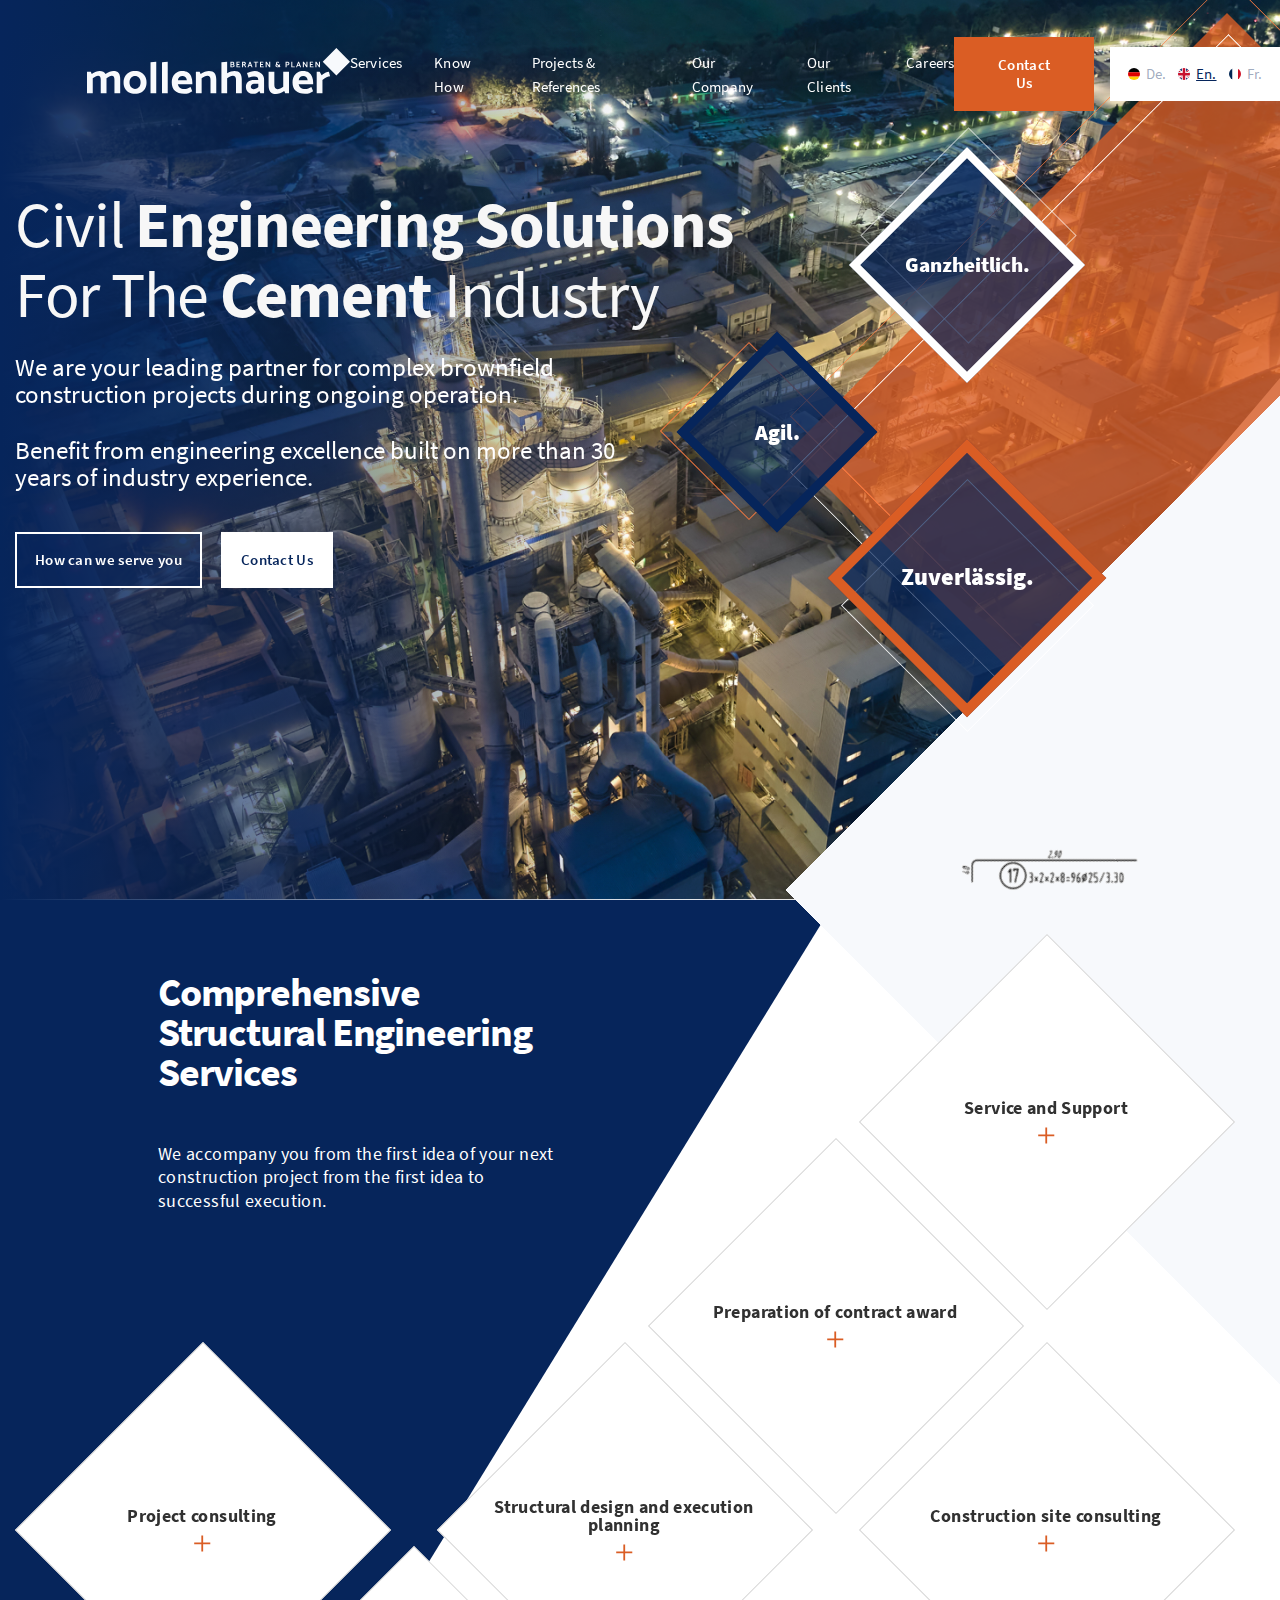
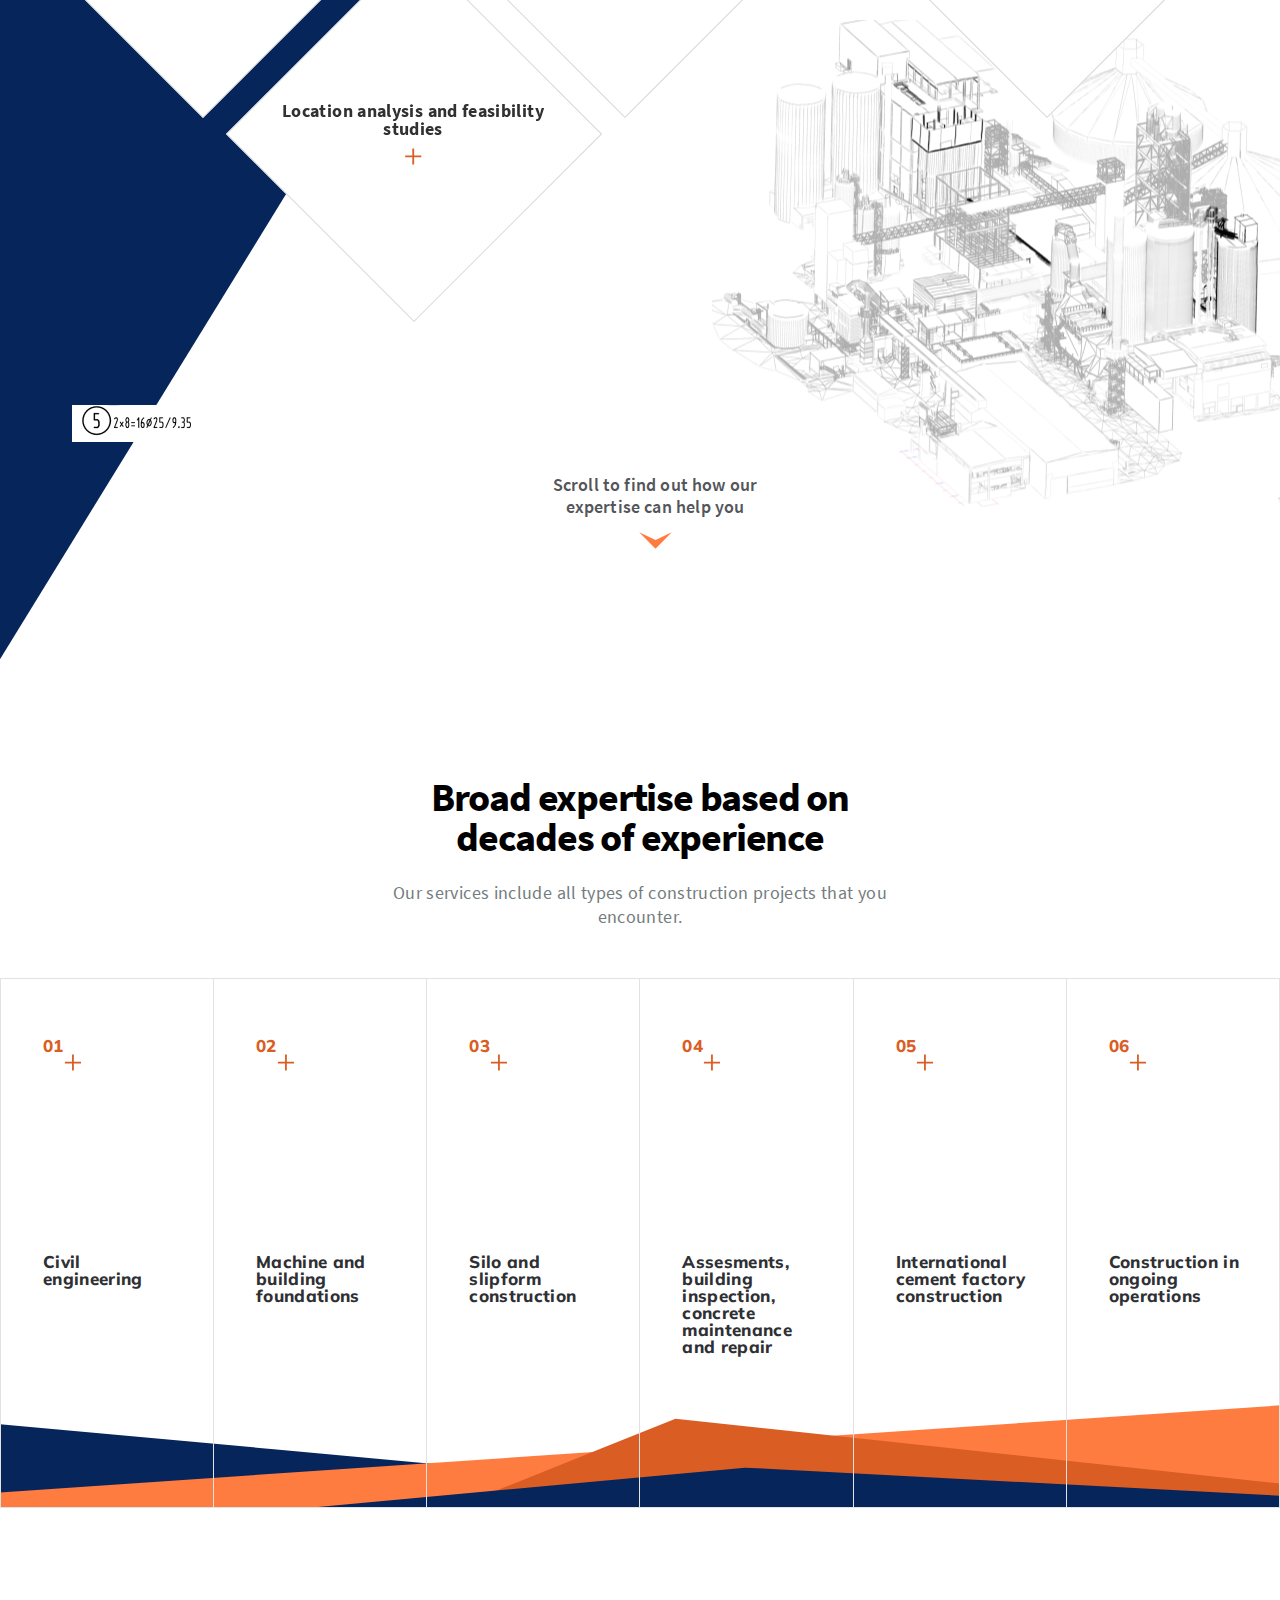
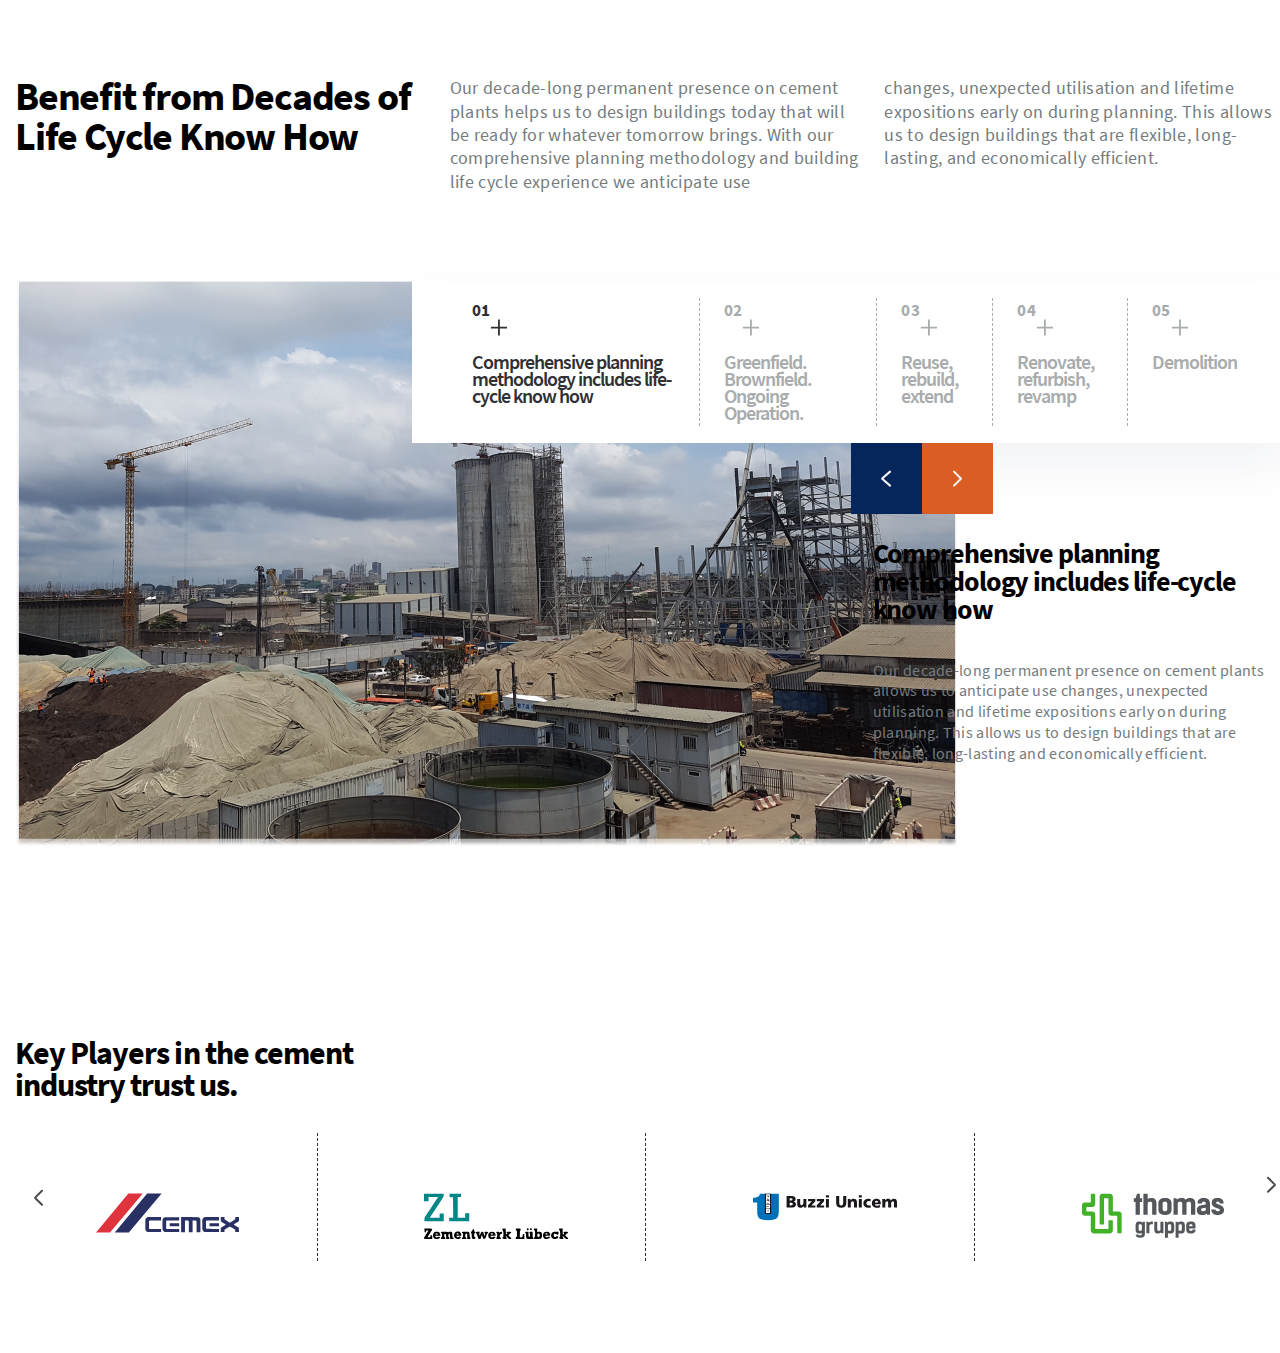
==== commit 551c4fdf: "новый блок" ====
--- a/index.html
+++ b/index.html
@@ -183,14 +183,15 @@
                 <img class="services__formula-bottom" src="img/formula2.png" alt="">
                 <div class="services__scroll">
                     Scroll to find out how our expertise can help you
-                    <svg width="33" height="17" viewBox="0 0 33 17" fill="none" xmlns="http://www.w3.org/2000/svg">
+                    <a href="#scroll"><svg width="33" height="17" viewBox="0 0 33 17" fill="none" xmlns="http://www.w3.org/2000/svg">
                         <path d="M16.5 7.90104L32.8131 0.313068L16.5 16.6261L0.186932 0.313068L16.5 7.90104Z" fill="#FF7C40" />
                       </svg>
+                    </a>
                 </div>
             </div>
         </div>
         <div class="expertise">
-            <div class="expertise__head">
+            <div id="scroll" class="expertise__head">
                 <h2 class="expertise__head-title">Broad expertise based on decades of experience</h2>
                 <div class="expertise__head-desc">Our services include all types of construction projects that you encounter.</div>
             </div>
@@ -299,8 +300,8 @@
                         <div class="expertise__image">
                             <img src="img/Now how.jpg" alt="">
                         </div>
-                        <div class="expertise__planning">
-                            <div class="expertise__item ">
+                        <div class="expertise__planning blocks">
+                            <div class="expertise__item block">
                                 <div class="expertise__item-body">
                                     <div class="expertise__item-counter">
                                         01
@@ -312,7 +313,7 @@
                                     </div>
                                 </div>
                             </div>
-                            <div class="expertise__item">
+                            <div class="expertise__item block">
                                 <div class="expertise__item-body">
                                     <div class="expertise__item-counter">
                                     02
@@ -324,7 +325,7 @@
                                     </div>
                                 </div>
                             </div>
-                            <div class="expertise__item">
+                            <div class="expertise__item block">
                                 <div class="expertise__item-body">
                                     <div class="expertise__item-counter">
                                         03
@@ -336,8 +337,8 @@
                                     </div>
                                 </div>
                             </div>
-                            <div class="expertise__item">
-                                <div class="expertise__item-body">
+                            <div class="expertise__item block">
+                                <div class="expertise__item-body ">
                                     <div class="expertise__item-counter">
                                         04
                                         <svg width="17" height="17" viewBox="0 0 17 17"  xmlns="http://www.w3.org/2000/svg">
@@ -348,8 +349,8 @@
                                     </div>
                                 </div>
                             </div>
-                            <div class="expertise__item">
-                                <div class="expertise__item-body">
+                            <div class="expertise__item blocks">
+                                <div  class="expertise__item-body block">
                                     <div class="expertise__item-counter">
                                         05
                                         <svg width="17" height="17" viewBox="0 0 17 17"  xmlns="http://www.w3.org/2000/svg">
@@ -362,76 +363,9 @@
                             </div>
                         </div>
                         <div class="expertise__button">
-                            <button class="expertise__button-prev toggle"></button>
-                            <button class="expertise__button-next toggle"></button>
-                        </div>
-                        <!-- <div class="swiper mySwiper expertise__swiper">
-                            <div class="swiper-wrapper expertise__wrapper">
-                                <div class="swiper-slide">
-                                    <div class="expertise-slide__body">
-                                        <div class="expertise-slide__counter">
-                                            01
-                                            <svg width="17" height="17" viewBox="0 0 17 17" fill="none" xmlns="http://www.w3.org/2000/svg">
-                                                <path d="M16.9765 9.46582L16.9765 7.66519H9.83781L9.83781 0.526535H8.03719L8.03719 7.66519H0.898527L0.898527 9.46582L8.03719 9.46582L8.03719 16.6045H9.83781L9.83781 9.46582L16.9765 9.46582Z" fill="#2F3034" />
-                                            </svg>
-                                        </div>
-                                        <div class="expertise-slide__name">Comprehensive planning methodology includes life-cycle know how
-                                        </div>
-                                    </div>
-                                </div>
-                                <div class="swiper-slide">
-                                    <div class="expertise-slide__body">
-                                        <div class="expertise-slide__counter">
-                                        02
-                                            <svg width="17" height="17" viewBox="0 0 17 17" fill="none" xmlns="http://www.w3.org/2000/svg">
-                                                <path d="M16.9765 9.46582L16.9765 7.66519H9.83781L9.83781 0.526535H8.03719L8.03719 7.66519H0.898527L0.898527 9.46582L8.03719 9.46582L8.03719 16.6045H9.83781L9.83781 9.46582L16.9765 9.46582Z" fill="#2F3034" />
-                                            </svg>
-                                        </div>
-                                        <div class="expertise-slide__name">Greenfield. Brownfield. Ongoing Operation.
-                                        </div>
-                                    </div>
-                                </div>
-                                <div class="swiper-slide">
-                                    <div class="expertise-slide__body">
-                                        <div class="expertise-slide__counter">
-                                            03
-                                            <svg width="17" height="17" viewBox="0 0 17 17" fill="none" xmlns="http://www.w3.org/2000/svg">
-                                                <path d="M16.9765 9.46582L16.9765 7.66519H9.83781L9.83781 0.526535H8.03719L8.03719 7.66519H0.898527L0.898527 9.46582L8.03719 9.46582L8.03719 16.6045H9.83781L9.83781 9.46582L16.9765 9.46582Z" fill="#2F3034" />
-                                            </svg>
-                                        </div>
-                                        <div class="expertise-slide__name">Reuse, rebuild, extend
-                                        </div>
-                                    </div>
-                                </div>
-                                <div class="swiper-slide">
-                                    <div class="expertise-slide__body">
-                                        <div class="expertise-slide__counter">
-                                            04
-                                            <svg width="17" height="17" viewBox="0 0 17 17" fill="none" xmlns="http://www.w3.org/2000/svg">
-                                                <path d="M16.9765 9.46582L16.9765 7.66519H9.83781L9.83781 0.526535H8.03719L8.03719 7.66519H0.898527L0.898527 9.46582L8.03719 9.46582L8.03719 16.6045H9.83781L9.83781 9.46582L16.9765 9.46582Z" fill="#2F3034" />
-                                            </svg>
-                                        </div>
-                                        <div class="expertise-slide__name">Renovate, refurbish, revamp
-                                        </div>
-                                    </div>
-                                </div>
-                                <div class="swiper-slide">
-                                    <div class="expertise-slide__body">
-                                        <div class="expertise-slide__counter">
-                                            05
-                                            <svg width="17" height="17" viewBox="0 0 17 17" fill="none" xmlns="http://www.w3.org/2000/svg">
-                                                <path d="M16.9765 9.46582L16.9765 7.66519H9.83781L9.83781 0.526535H8.03719L8.03719 7.66519H0.898527L0.898527 9.46582L8.03719 9.46582L8.03719 16.6045H9.83781L9.83781 9.46582L16.9765 9.46582Z" fill="#2F3034" />
-                                            </svg>
-                                        </div>
-                                        <div class="expertise-slide__name">Demolition
-                                        </div>
-                                    </div>
-                                </div>
-                            </div>
-                            <div class="swiper-button-next"></div>
-                            <div class="swiper-button-prev">
-                            </div>
-                        </div> -->
+                            <button id="prevBtn" class="expertise__button-prev"></button>
+                            <button id="nextBtn" class="expertise__button-next"></button>
+                        </div>
                         <div class="expertise__knowhow-content">
                             <h2 class="expertise__knowhow-title">
                                 Comprehensive planning methodology includes life-cycle know how
@@ -441,6 +375,34 @@
                             </div>
                         </div>
                     </div>         
+            </div>
+        </div>
+        <div class="players">
+            <div class="container">
+                <div class="players__item">
+                    <h2 class="players__content-title">Key Players in the cement industry trust us.</h2>
+                    <div class="swiper mySwiper players__swiper">
+                        <div class="swiper-wrapper players__wrapper">
+                          <div class="swiper-slide players__slide">
+                            <img src="img/players/cemex.svg" alt="">
+                          </div>
+                          <div class="swiper-slide players__slide">
+                            <img src="img/players/Zementverk.svg" alt="">
+                          </div>
+                          <div class="swiper-slide players__slide">
+                            <img src="img/players/Buzzi.svg" alt="">
+                          </div>
+                          <div class="swiper-slide players__slide">
+                            <img src="img/players/Thomas.svg" alt="">
+                          </div>
+                        </div>
+                        <div class="swiper-button-next players__btn-next"></div>
+                        <div class="swiper-button-prev players__btn-prev"></div>
+                      </div>
+                </div>
+                <div class="players__content">
+                    
+                </div>
             </div>
         </div>
     </main>
--- a/css/style.css
+++ b/css/style.css
@@ -474,6 +474,9 @@
   position: relative;
 }
 
+.expertise {
+  margin: 0 0 184px 0;
+}
 .expertise__head {
   max-width: 536px;
   margin: 0 auto 50px auto;
@@ -713,6 +716,9 @@
   background-repeat: no-repeat;
   background-color: #DA5D24;
 }
+.expertise__button-next:hover {
+  background-color: #bb5221;
+}
 .expertise__button-prev {
   outline: none;
   border: none;
@@ -725,10 +731,58 @@
   background-repeat: no-repeat;
   background-color: #06255B;
 }
-
-.expertise__item-counter.active {
+.expertise__button-prev:hover {
+  background-color: #182f58;
+}
+
+.block.active .expertise__item-counter {
   color: #2f3034;
 }
-.expertise__item-counter.active svg {
+.block.active .expertise__item-counter svg {
   fill: #2f3034;
+}
+.block.active .expertise__item-name {
+  color: #2f3034;
+}
+
+.players__content-title {
+  margin: 0 0 32px 0;
+  max-width: 370px;
+  font-weight: 700;
+  font-size: 32px;
+  line-height: 100%;
+  letter-spacing: -0.03em;
+  color: #000;
+}
+.players__swiper {
+  margin: 0 0 92px;
+}
+.players__wrapper {
+  height: 128px;
+}
+.players__slide {
+  text-align: center;
+}
+.players__slide img {
+  margin-top: 60px;
+}
+.players__slide:not(:last-child) {
+  border-right: 0.5px dashed #2f3034;
+}
+.players__btn-next {
+  background-image: url(../img/players/arrow-next.svg);
+  background-position: center;
+  background-repeat: no-repeat;
+  top: 40%;
+}
+.players__btn-next::after {
+  display: none;
+}
+.players__btn-prev {
+  background-image: url(../img/players/arrow-left.svg);
+  background-position: center;
+  background-repeat: no-repeat;
+}
+.players__btn-prev::after {
+  display: none;
 }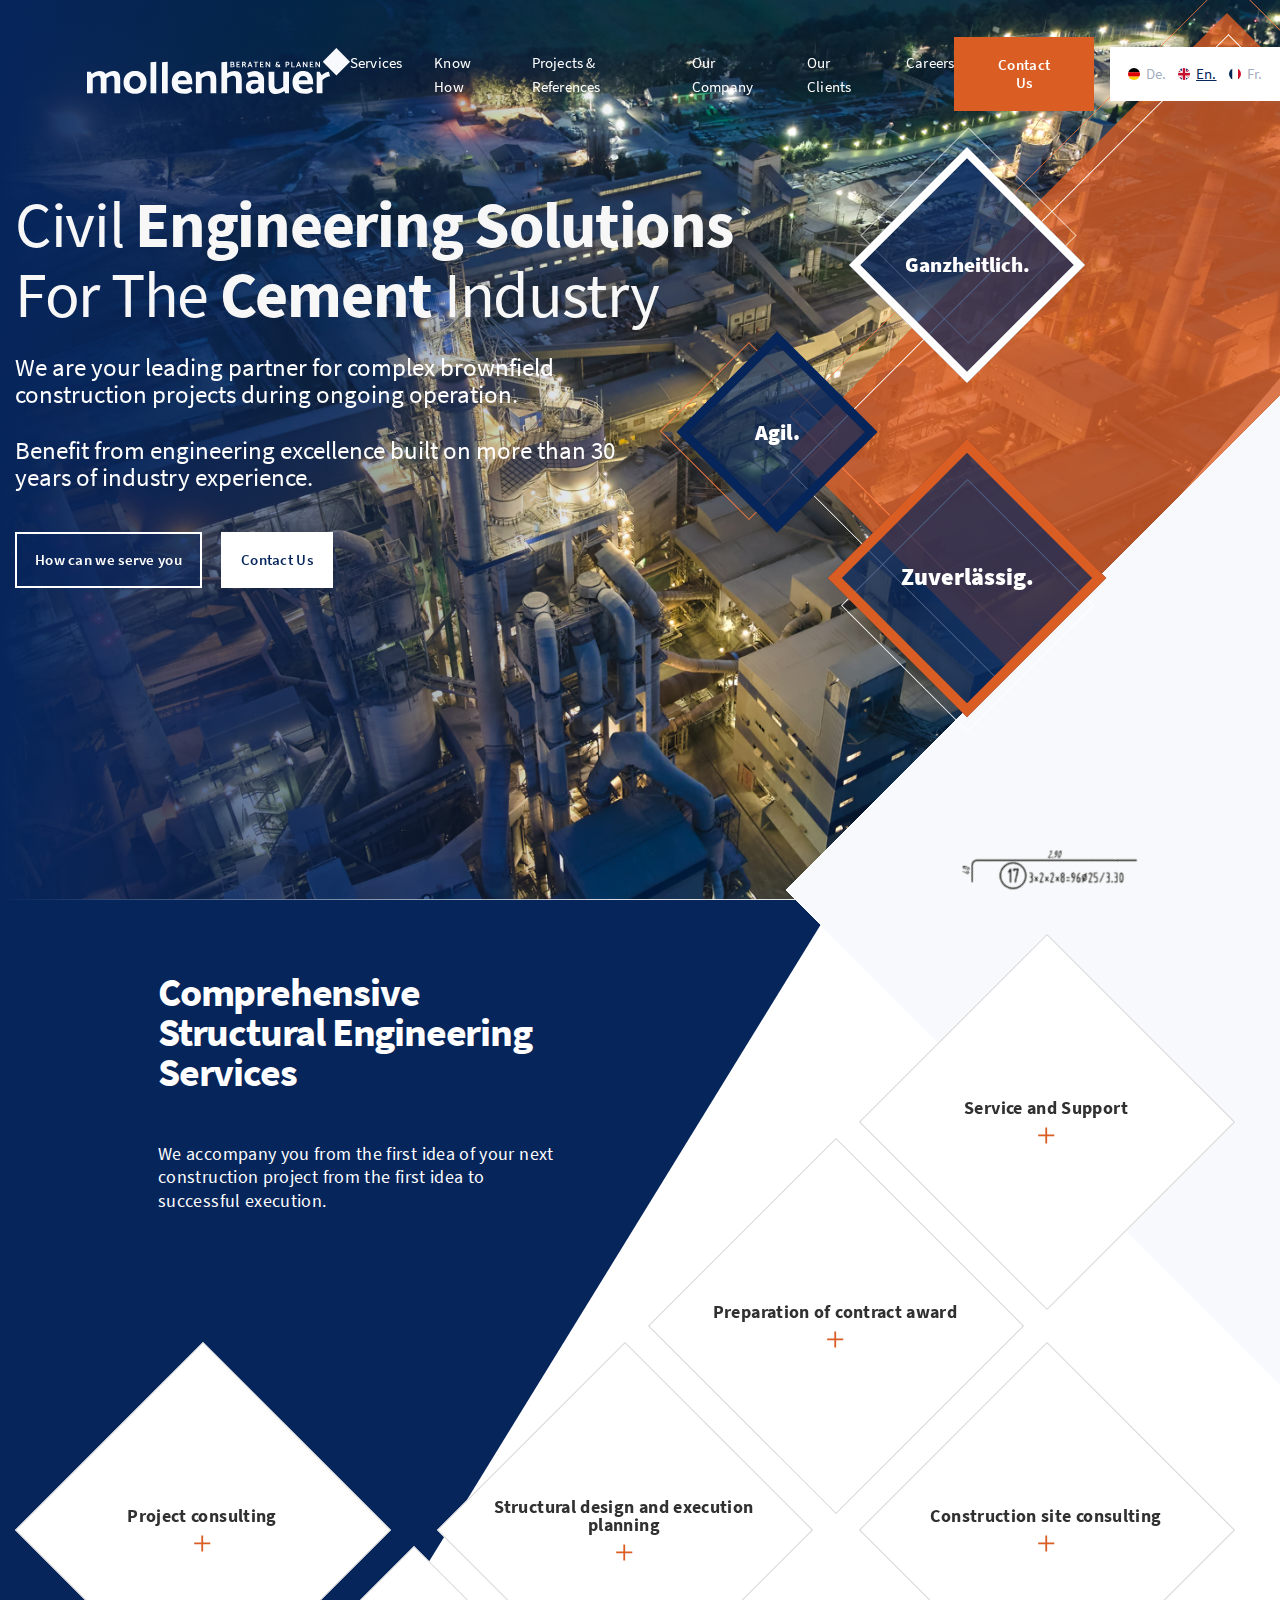
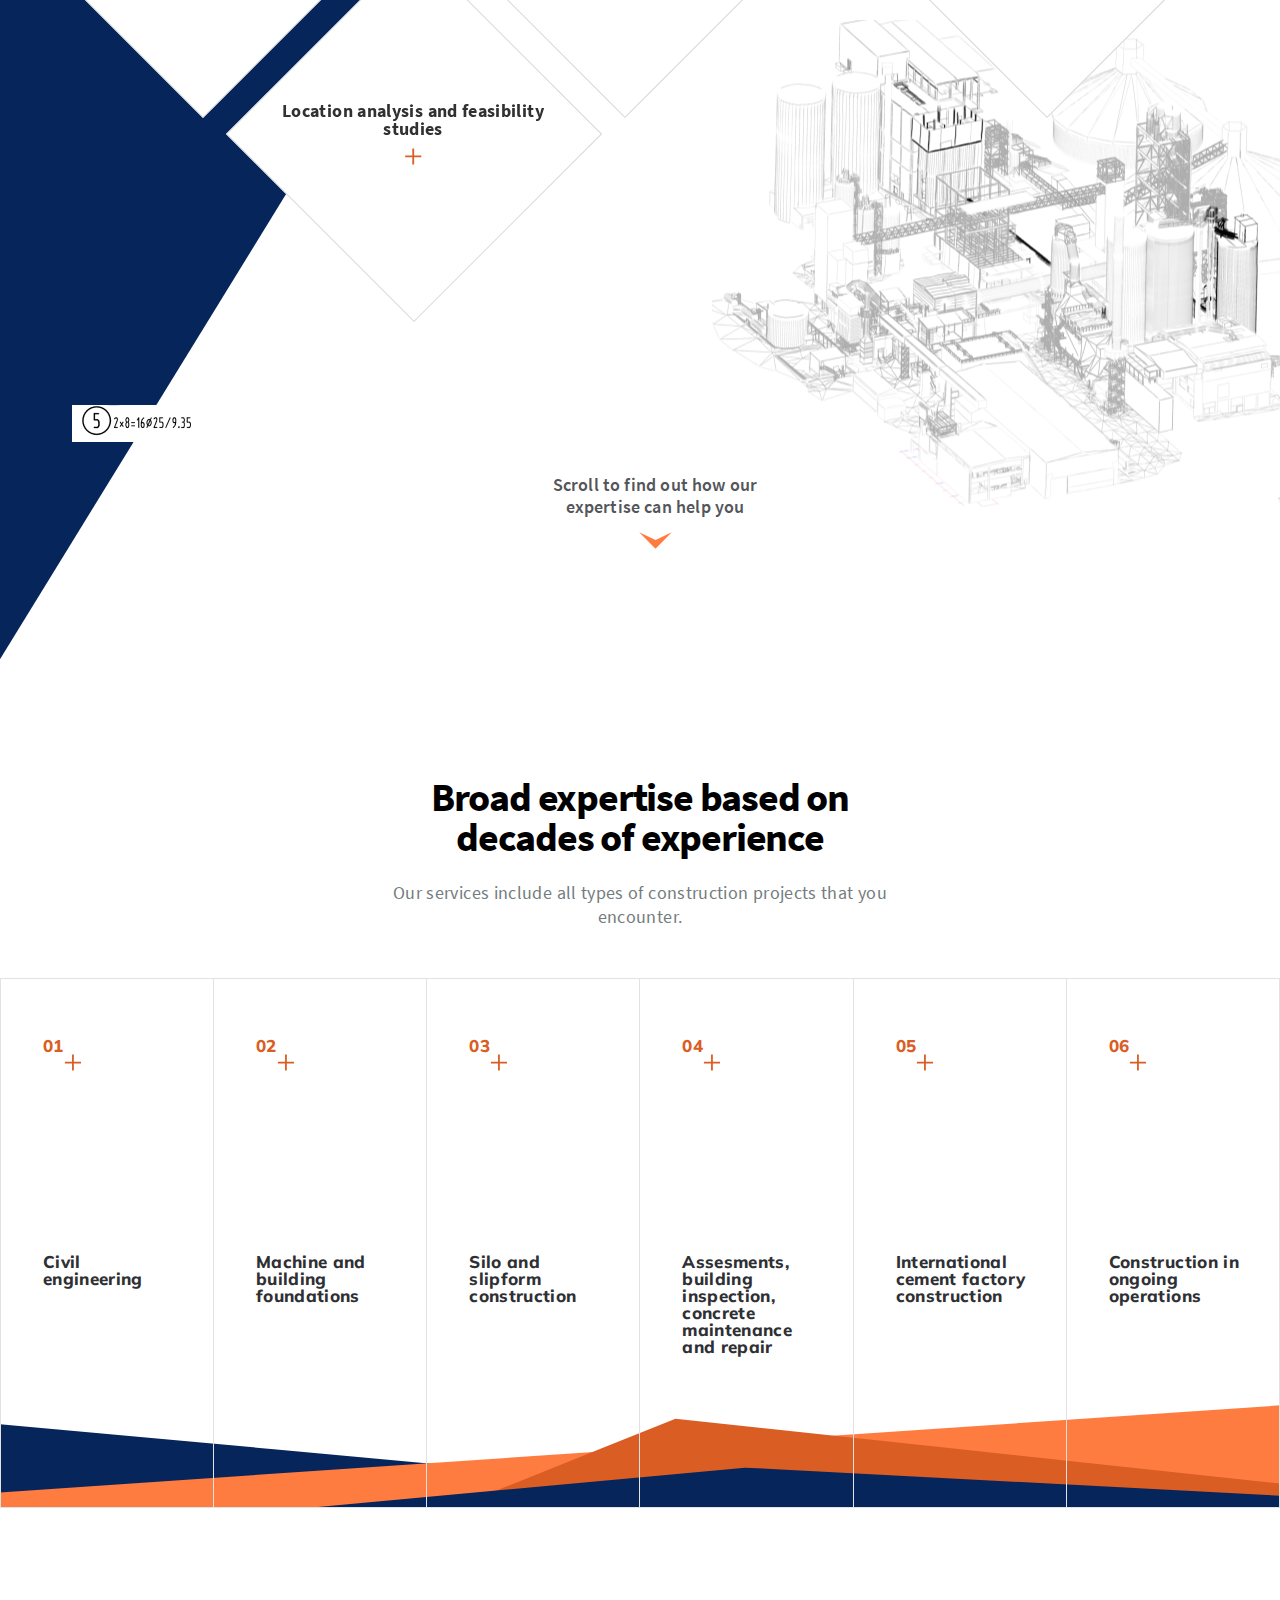
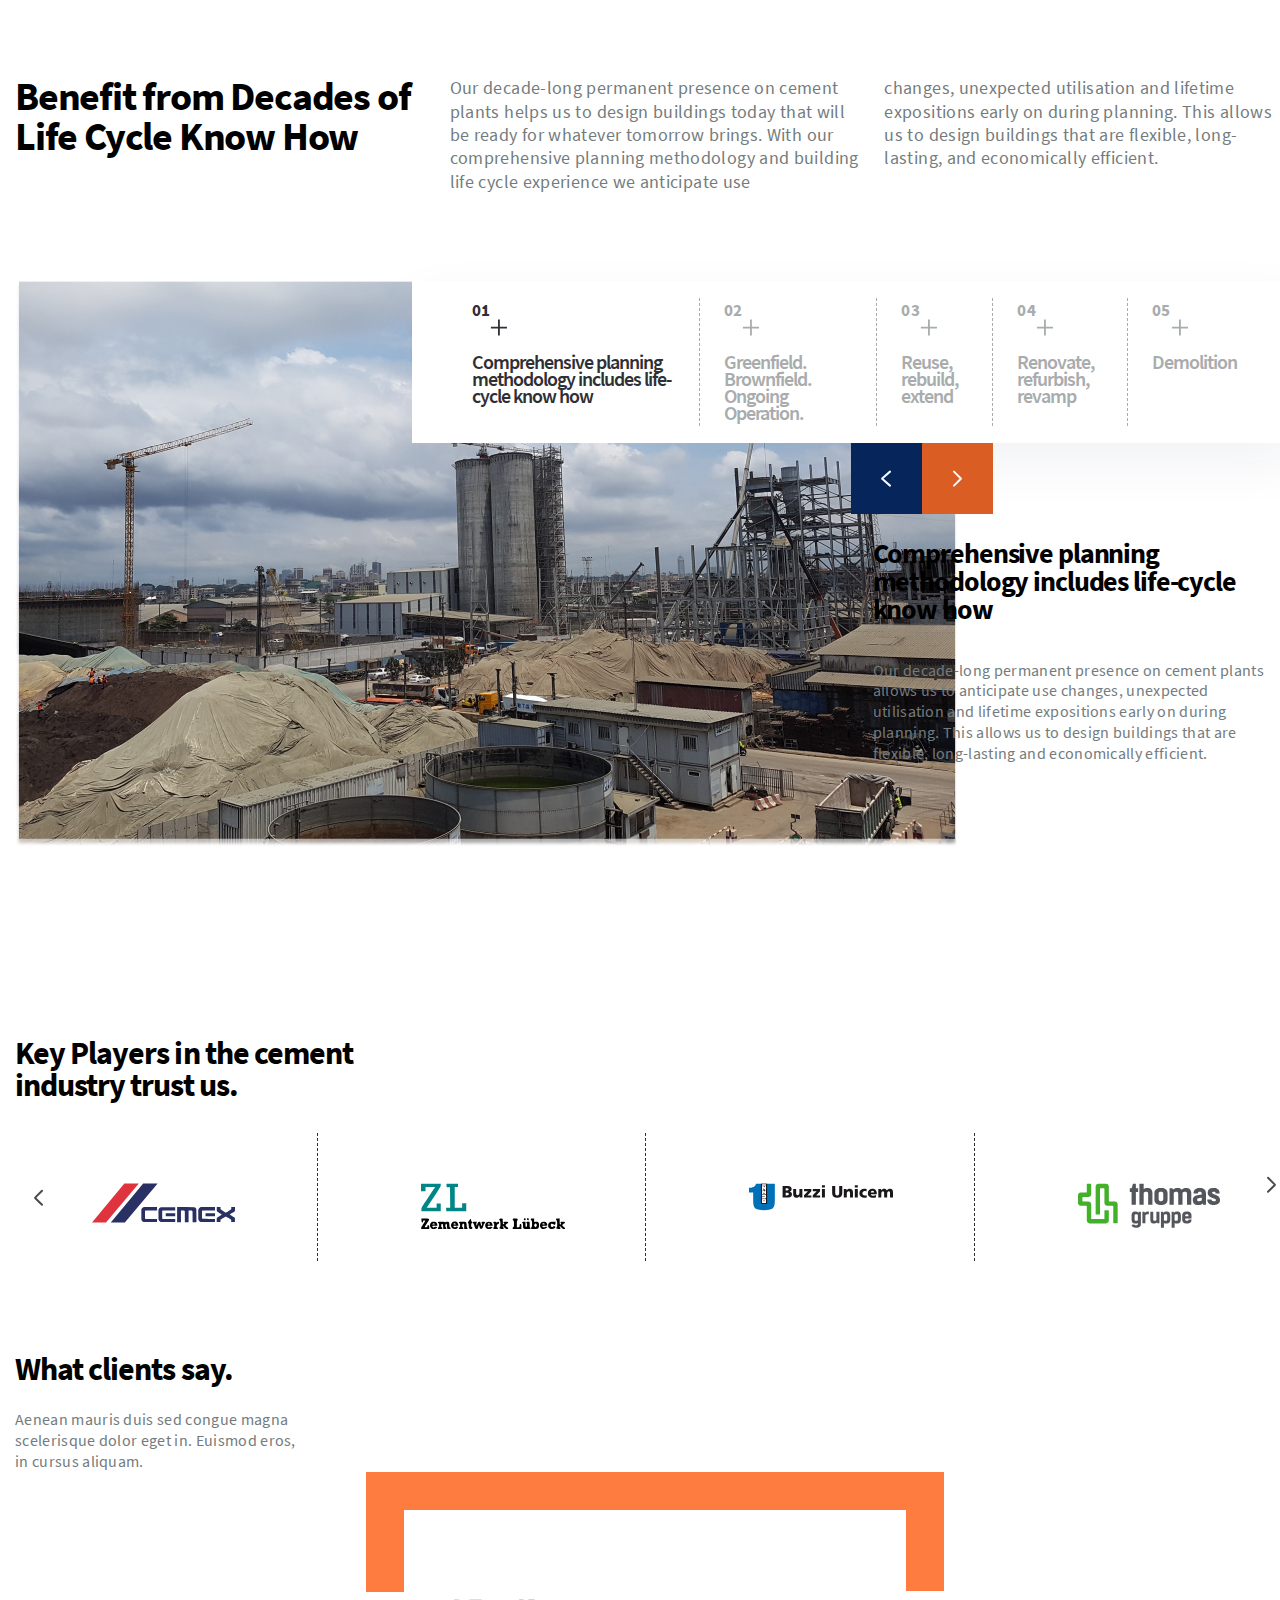
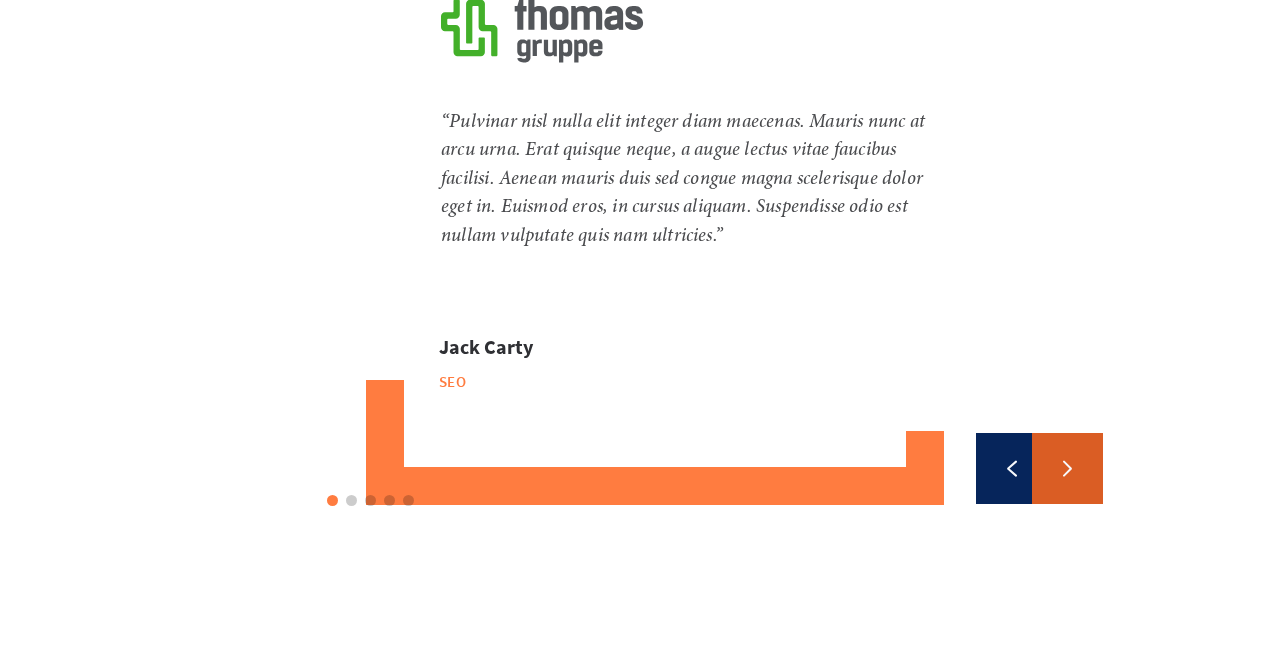
==== commit 74bc3298: "следующий блок" ====
--- a/index.html
+++ b/index.html
@@ -367,9 +367,9 @@
                             <button id="nextBtn" class="expertise__button-next"></button>
                         </div>
                         <div class="expertise__knowhow-content">
-                            <h2 class="expertise__knowhow-title">
+                            <h3 class="expertise__knowhow-title">
                                 Comprehensive planning methodology includes life-cycle know how
-                            </h2>
+                            </h3>
                             <div class="expertise__knowhow-desc">
                                 Our decade-long permanent presence on cement plants allows us to anticipate use changes, unexpected utilisation and lifetime expositions early on during planning. This allows us to design buildings that are flexible, long-lasting and economically efficient.
                             </div>
@@ -380,7 +380,7 @@
         <div class="players">
             <div class="container">
                 <div class="players__item">
-                    <h2 class="players__content-title">Key Players in the cement industry trust us.</h2>
+                    <h3 class="players__item-title">Key Players in the cement industry trust us.</h3>
                     <div class="swiper mySwiper players__swiper">
                         <div class="swiper-wrapper players__wrapper">
                           <div class="swiper-slide players__slide">
@@ -400,9 +400,82 @@
                         <div class="swiper-button-prev players__btn-prev"></div>
                       </div>
                 </div>
-                <div class="players__content">
-                    
-                </div>
+                <div class="players__feedback">
+                    <div class="players__feedback-content">
+                        <div class="players__content">
+                            <h3 class="players__content-title">What clients say.</h3>
+                            <div class="players__content-desc">Aenean mauris duis sed congue magna scelerisque dolor eget in. Euismod eros, in cursus aliquam.</div>
+                        </div>
+                        <div class="swiper mySwiper players__feedback-swiper">
+                            <div class="swiper-wrapper players__feedback-wrapper">
+                                <div class="players__feedback-slide1"></div>
+                                <div class="swiper-slide players__feedback-slide">
+                                <img src="img/players/Thomas-big.svg" alt="" class="players__feedback-image">
+                                <blockquote class="players__feedback-bq">
+                                    <p>“Pulvinar nisl nulla elit integer diam maecenas. Mauris nunc at arcu urna. Erat quisque neque, a augue lectus vitae faucibus facilisi. Aenean mauris duis sed congue magna scelerisque dolor eget in. Euismod eros, in cursus aliquam. Suspendisse odio est nullam vulputate quis nam ultricies.”</p>
+                                </blockquote>
+                                <div class="players__feedback-text">
+                                    <h4 class="players__text-title">Jack Carty</h4>
+                                    <div class="players__text-desc">SEO</div>
+                                </div>
+                              </div>
+                              <div class="players__feedback-slide1"></div>
+                              <div class="swiper-slide players__feedback-slide">
+                                <img src="img/players/Thomas-big.svg" alt="" class="players__feedback-image">
+                                <blockquote class="players__feedback-bq">
+                                    <p>“Pulvinar nisl nulla elit integer diam maecenas. Mauris nunc at arcu urna. Erat quisque neque, a augue lectus vitae faucibus facilisi. Aenean mauris duis sed congue magna scelerisque dolor eget in. Euismod eros, in cursus aliquam. Suspendisse odio est nullam vulputate quis nam ultricies.”</p>
+                                </blockquote>
+                                <div class="players__feedback-text">
+                                    <h4 class="players__text-title">Jack Carty</h4>
+                                    <div class="players__text-desc">SEO</div>
+                                </div>
+                              </div>
+                              <div class="players__feedback-slide1"></div>
+                              <div class="swiper-slide players__feedback-slide">
+                                <img src="img/players/Thomas-big.svg" alt="" class="players__feedback-image">
+                                <blockquote class="players__feedback-bq">
+                                    <p>“Pulvinar nisl nulla elit integer diam maecenas. Mauris nunc at arcu urna. Erat quisque neque, a augue lectus vitae faucibus facilisi. Aenean mauris duis sed congue magna scelerisque dolor eget in. Euismod eros, in cursus aliquam. Suspendisse odio est nullam vulputate quis nam ultricies.”</p>
+                                </blockquote>
+                                <div class="players__feedback-text">
+                                    <h4 class="players__text-title">Jack Carty</h4>
+                                    <div class="players__text-desc">SEO</div>
+                                </div>
+                              </div>
+                              <div class="players__feedback-slide1"></div>
+                              <div class="swiper-slide players__feedback-slide">
+                                <img src="img/players/Thomas-big.svg" alt="" class="players__feedback-image">
+                                <blockquote class="players__feedback-bq">
+                                    <p>“Pulvinar nisl nulla elit integer diam maecenas. Mauris nunc at arcu urna. Erat quisque neque, a augue lectus vitae faucibus facilisi. Aenean mauris duis sed congue magna scelerisque dolor eget in. Euismod eros, in cursus aliquam. Suspendisse odio est nullam vulputate quis nam ultricies.”</p>
+                                </blockquote>
+                                <div class="players__feedback-text">
+                                    <h4 class="players__text-title">Jack Carty</h4>
+                                    <div class="players__text-desc">SEO</div>
+                                </div>
+                              </div>
+                              <div class="players__feedback-slide1"></div>
+                              <div class="swiper-slide players__feedback-slide">
+                                <img src="img/players/Thomas-big.svg" alt="" class="players__feedback-image">
+                                <blockquote class="players__feedback-bq">
+                                    <p>“Pulvinar nisl nulla elit integer diam maecenas. Mauris nunc at arcu urna. Erat quisque neque, a augue lectus vitae faucibus facilisi. Aenean mauris duis sed congue magna scelerisque dolor eget in. Euismod eros, in cursus aliquam. Suspendisse odio est nullam vulputate quis nam ultricies.”</p>
+                                </blockquote>
+                                <div class="players__feedback-text">
+                                    <h4 class="players__text-title">Jack Carty</h4>
+                                    <div class="players__text-desc">SEO</div>
+                                </div>
+                              </div>
+                              <div class="players__feedback-slide1"></div>
+                            </div>   
+                        </div>
+                        <div class="swiper-pagination players__feedback-pag"></div>
+                        <div class="swiper-button-prev players__feedback-prev"></div>
+                        <div class="swiper-button-next players__feedback-next"></div>
+                    </div>
+                </div>
+            </div>
+        </div>
+        <div class="holistic">
+            <div class="container">
+                
             </div>
         </div>
     </main>
--- a/css/style.css
+++ b/css/style.css
@@ -26,7 +26,7 @@
   left: 0;
   width: 100%;
   top: 0;
-  z-index: 10;
+  z-index: 110;
 }
 .header__row {
   display: flex;
@@ -745,7 +745,10 @@
   color: #2f3034;
 }
 
-.players__content-title {
+.players__item {
+  margin-bottom: 92px;
+}
+.players__item-title {
   margin: 0 0 32px 0;
   max-width: 370px;
   font-weight: 700;
@@ -758,13 +761,15 @@
   margin: 0 0 92px;
 }
 .players__wrapper {
-  height: 128px;
+  min-height: 128px;
+  box-sizing: border-box;
 }
 .players__slide {
-  text-align: center;
+  min-height: 128px;
 }
 .players__slide img {
-  margin-top: 60px;
+  margin-top: 50px;
+  margin-left: 73px;
 }
 .players__slide:not(:last-child) {
   border-right: 0.5px dashed #2f3034;
@@ -785,4 +790,165 @@
 }
 .players__btn-prev::after {
   display: none;
+}
+.players__content {
+  max-width: 328px;
+}
+.players__content-title {
+  margin: 0 0 24px 0;
+  font-weight: 700;
+  font-size: 32px;
+  line-height: 100%;
+  letter-spacing: -0.03em;
+  color: #000;
+}
+.players__content-desc {
+  max-width: 290px;
+  font-weight: 400;
+  font-size: 16px;
+  line-height: 130%;
+  letter-spacing: 0.02em;
+  color: #737b7d;
+}
+.players__feedback {
+  margin-bottom: 163px;
+}
+.players__feedback-content {
+  position: relative;
+}
+.players__feedback-swiper {
+  position: relative;
+  box-sizing: border-box;
+  max-width: 578px;
+  min-height: 600px;
+}
+.players__feedback-slide {
+  position: relative;
+  box-sizing: border-box;
+  overflow: visible;
+  border-top: 38px solid #ff7c40;
+  border-bottom: 38px solid #ff7c40;
+}
+.players__feedback-slide::before {
+  content: "";
+  position: absolute;
+  top: 0;
+  bottom: 0;
+  width: 38px;
+  height: 86px;
+  background-color: #ff7c40;
+  transform: translate(-38px, 521px);
+}
+.players__feedback-slide::after {
+  content: "";
+  position: absolute;
+  top: 0;
+  bottom: 0;
+  width: 38px;
+  height: 82px;
+  background-color: #ff7c40;
+  transform: translate(-38px, -1px);
+}
+.players__feedback-slide1::before {
+  content: "";
+  position: absolute;
+  top: 0;
+  bottom: 0;
+  width: 38px;
+  height: 127px;
+  background-color: #ff7c40;
+  transform: translate(0, 508px);
+}
+.players__feedback-slide1::after {
+  content: "";
+  position: absolute;
+  top: 0;
+  bottom: 0;
+  width: 38px;
+  height: 86px;
+  background-color: #ff7c40;
+  transform: translate(0px, 34px);
+}
+.players__feedback-image {
+  margin: 89px 0 40px 75px;
+}
+.players__feedback-bq {
+  margin: 0 0 86px 75px;
+  font-family: "Minion Pro";
+  font-style: italic;
+  font-weight: 500;
+  font-size: 19px;
+  line-height: 150%;
+  letter-spacing: 0.01em;
+  color: #4a4b4e;
+}
+.players__feedback-bq p {
+  margin: 0;
+}
+.players__feedback-text {
+  max-width: 95px;
+  margin: 0 0 73px 73px;
+}
+.players__feedback-pag {
+  position: absolute;
+  text-align: justify;
+  left: 308px !important;
+  bottom: -7px !important;
+}
+.players__feedback-prev {
+  position: absolute;
+  top: 93.4%;
+  left: 75.1%;
+  width: 71px;
+  height: 71px;
+  background-image: url(../img/arrowleft.svg);
+  background-position: center;
+  background-repeat: no-repeat;
+  background-color: #06255B;
+}
+.players__feedback-prev::after {
+  display: none;
+}
+.players__feedback-prev:hover {
+  background-color: #182f58;
+}
+.players__feedback-next {
+  position: absolute;
+  top: 93.4%;
+  right: 15%;
+  width: 71px;
+  height: 71px;
+  background-image: url(../img/arrowright.svg);
+  background-position: center;
+  background-repeat: no-repeat;
+  background-color: #DA5D24;
+}
+.players__feedback-next::after {
+  display: none;
+}
+.players__feedback-next:hover {
+  background-color: #bb5221;
+}
+.players__text-title {
+  margin: 0 0 14px 0;
+  font-weight: 700;
+  font-size: 20px;
+  line-height: 1;
+  color: #2f3034;
+}
+.players__text-desc {
+  font-weight: 600;
+  font-size: 15px;
+  line-height: 150%;
+  letter-spacing: 0.02em;
+  color: #ff7c40;
+}
+
+.swiper-pagination-bullet {
+  width: 11px !important;
+  height: 11px !important;
+}
+
+.swiper-pagination-bullet-active {
+  background: #ff7c40 !important;
 }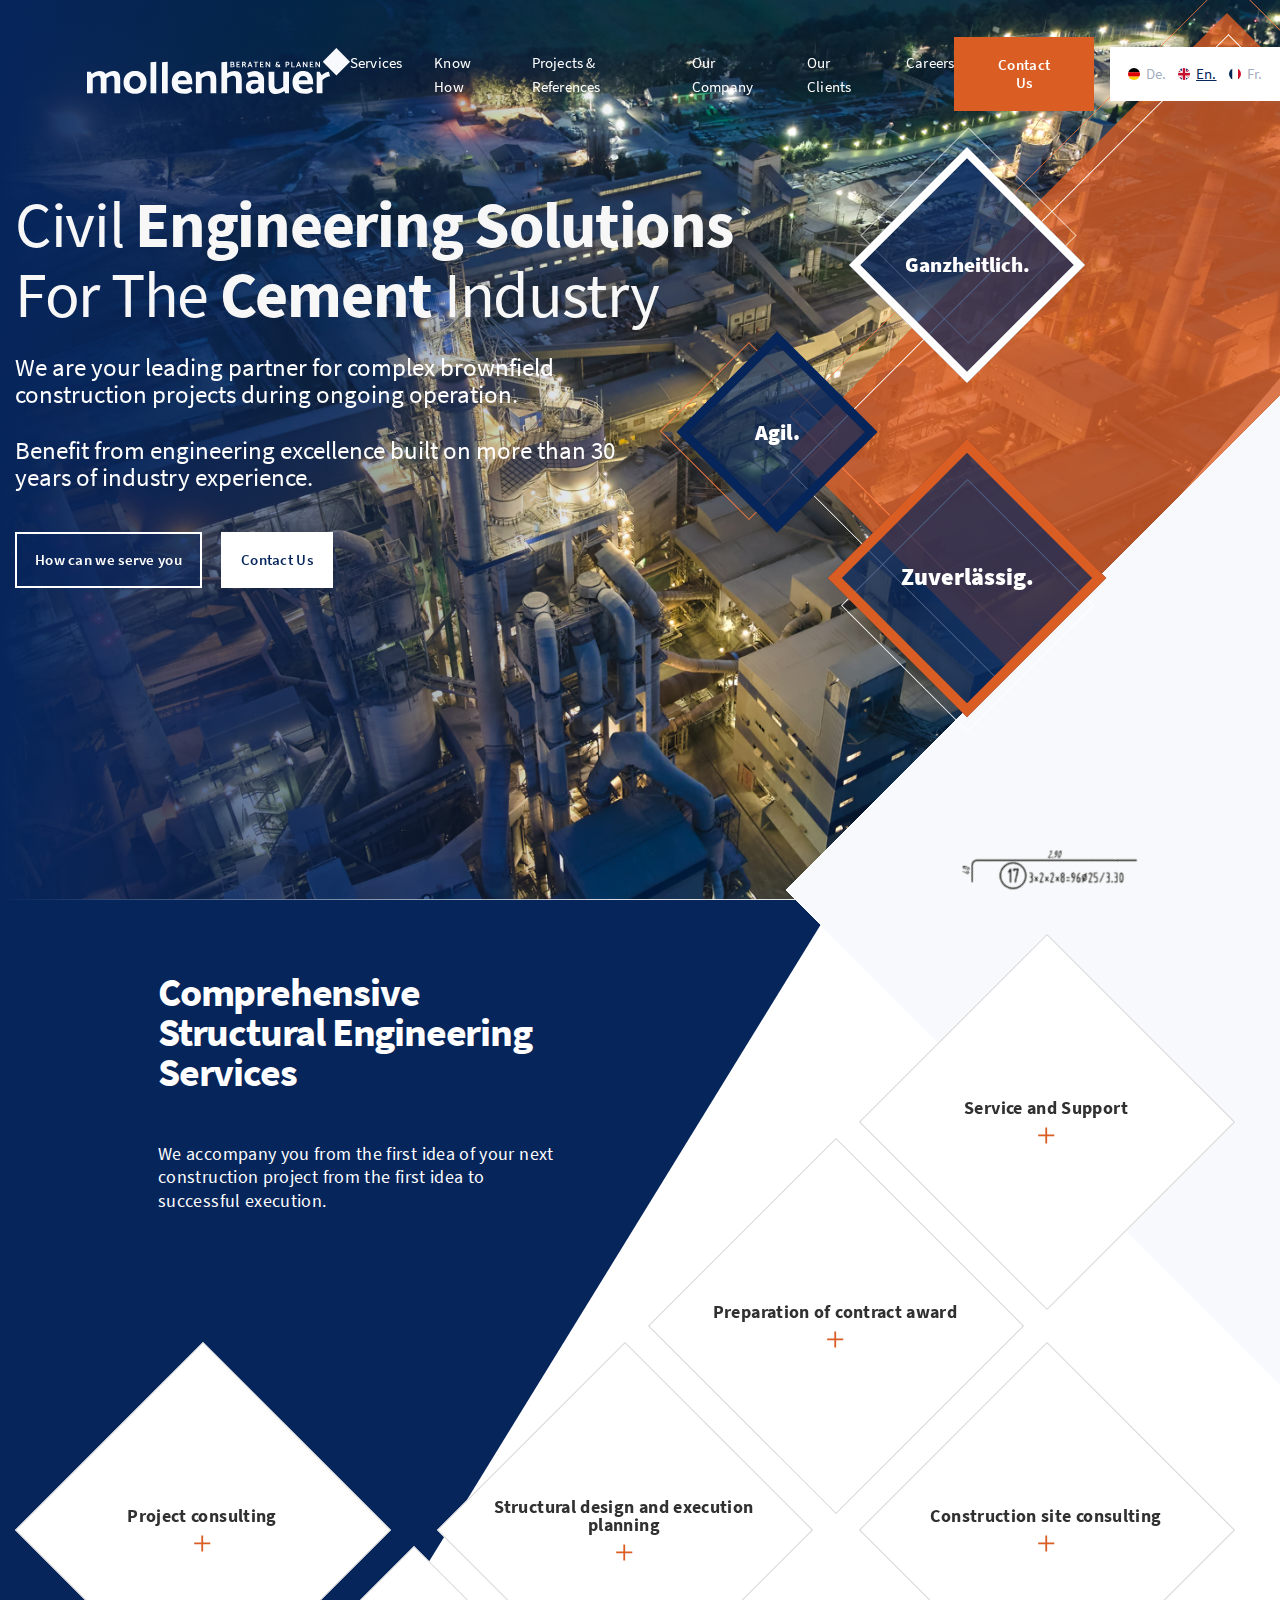
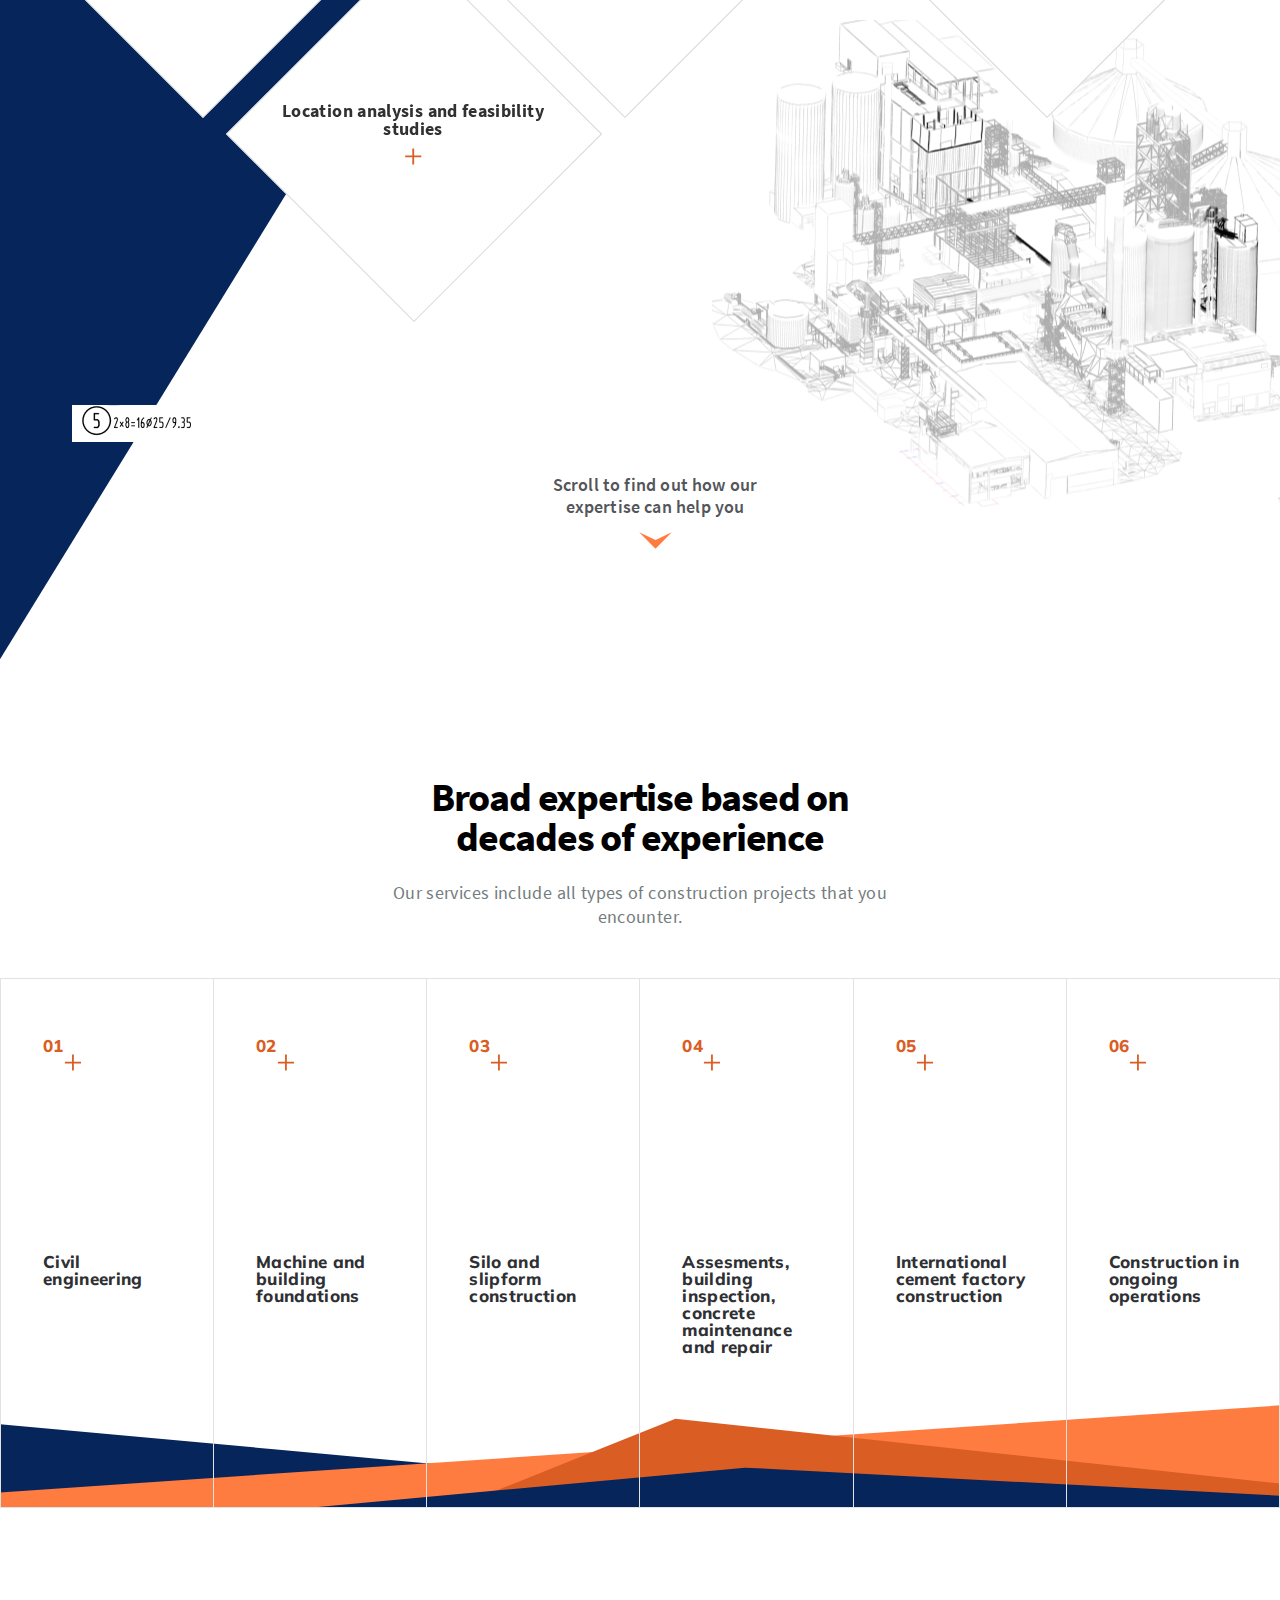
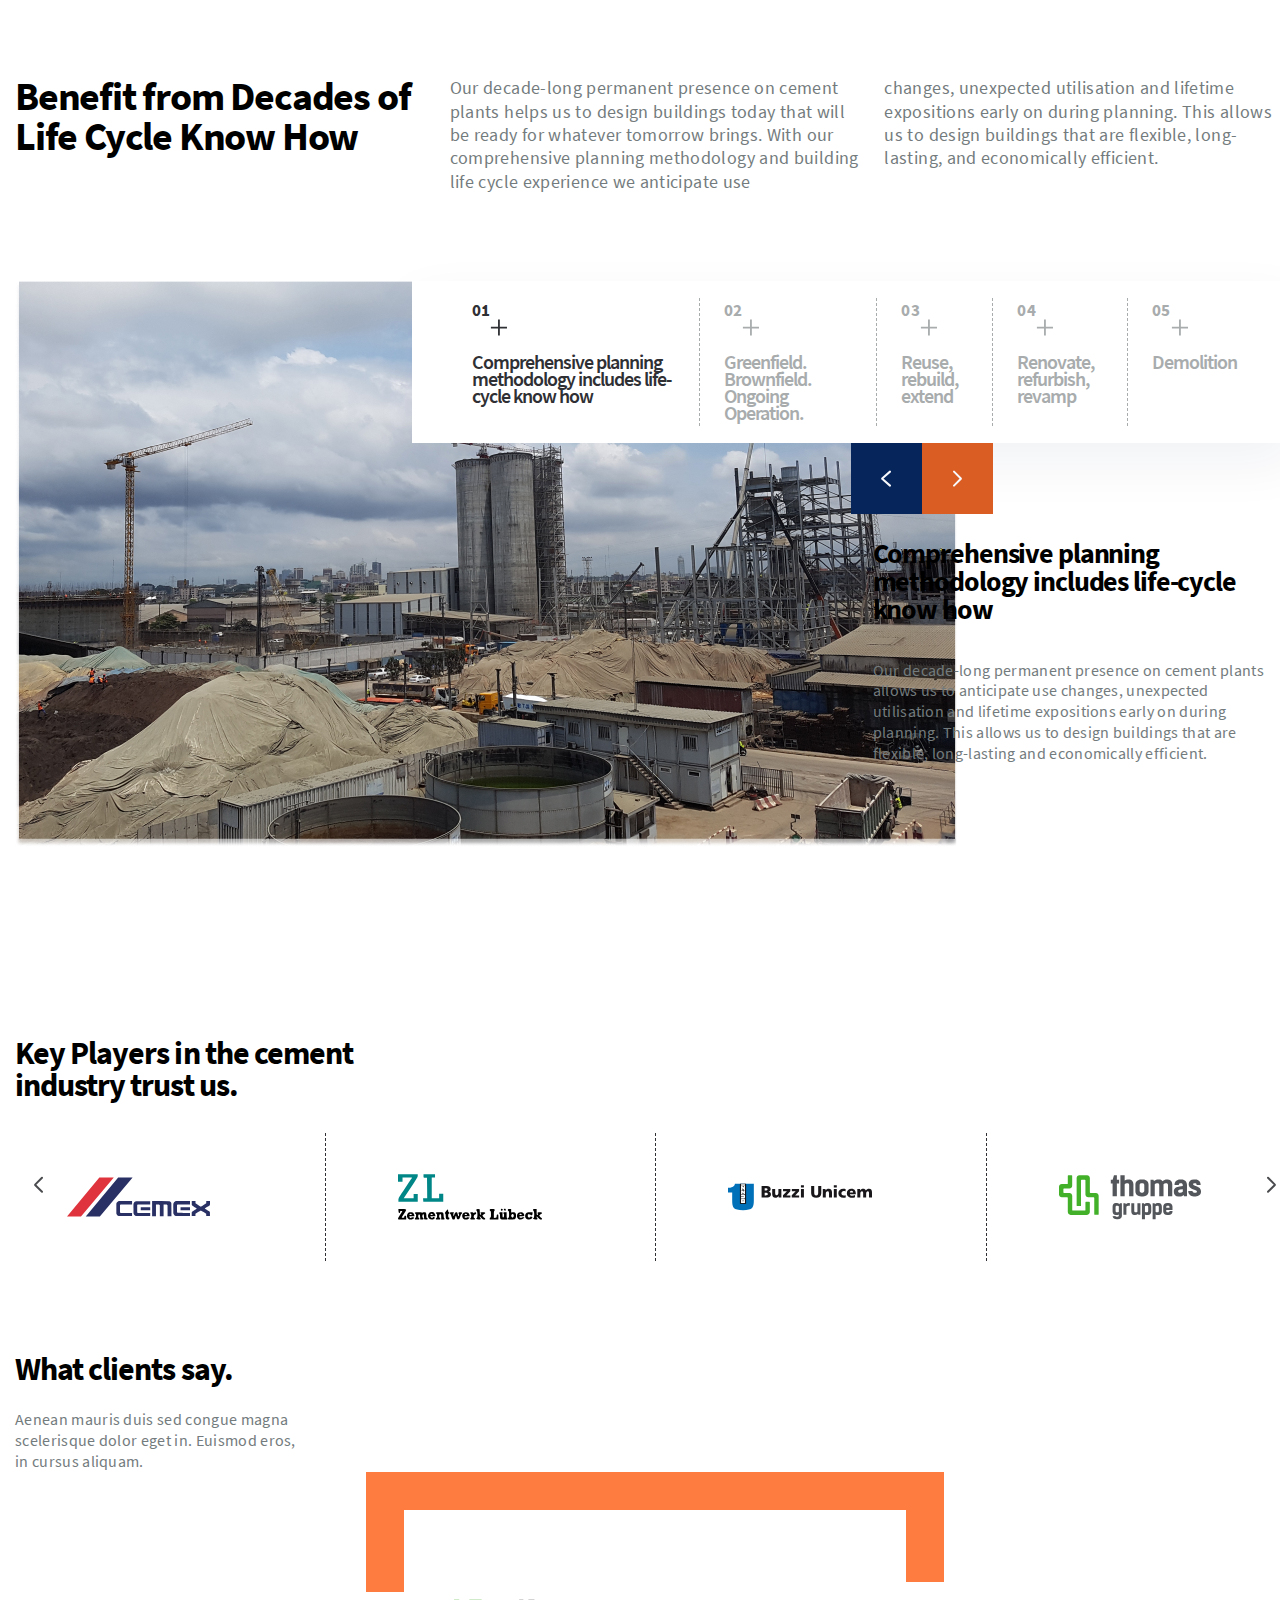
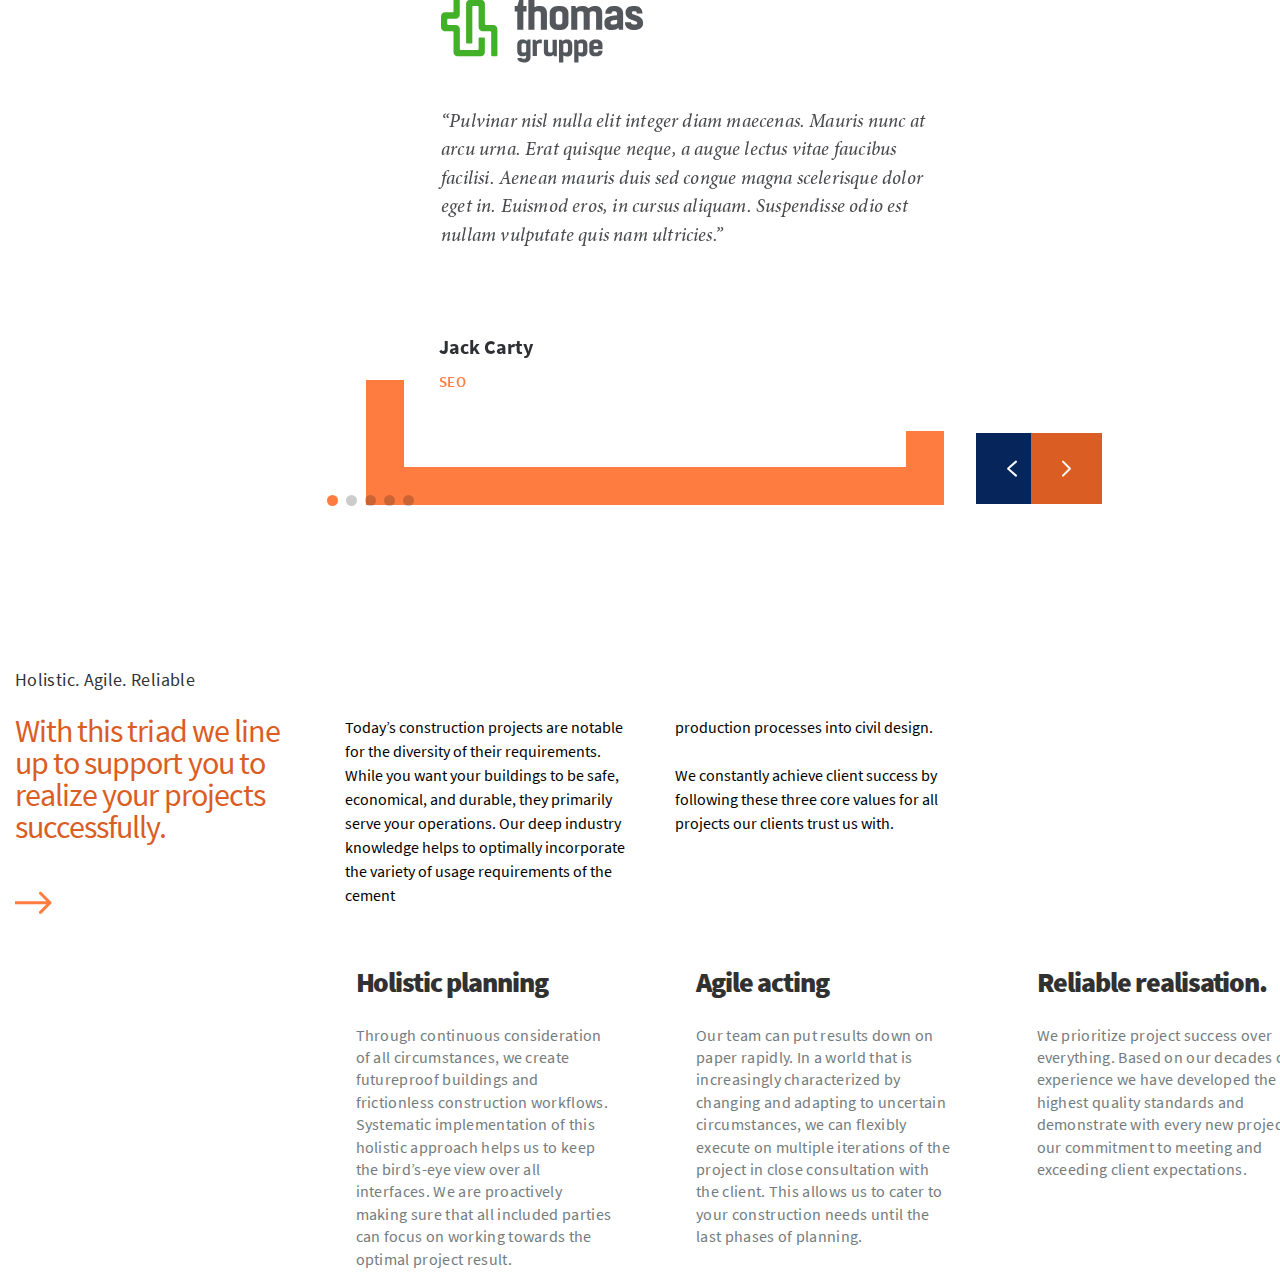
==== commit 93c81e1c: "новый блок" ====
--- a/index.html
+++ b/index.html
@@ -475,7 +475,39 @@
         </div>
         <div class="holistic">
             <div class="container">
-                
+                <p class="holistic-text">Holistic. Agile. Reliable</p>
+                <div class="holistic__left">
+                    <div class="holistic__left-col1">
+                    <p class="holistic__left-desc">With this triad we line up to support you to realize your projects successfully. 
+                    </p>
+                    <a class="holistic__left-img" href="#"><svg width="37" height="23" viewBox="0 0 37 23" fill="none" xmlns="http://www.w3.org/2000/svg">
+                        <path d="M36.0607 12.8605C36.6464 12.2747 36.6464 11.3249 36.0607 10.7391L26.5147 1.1932C25.9289 0.607414 24.9792 0.607414 24.3934 1.1932C23.8076 1.77899 23.8076 2.72873 24.3934 3.31452L32.8787 11.7998L24.3934 20.2851C23.8076 20.8709 23.8076 21.8206 24.3934 22.4064C24.9792 22.9922 25.9289 22.9922 26.5147 22.4064L36.0607 12.8605ZM1.31134e-07 13.2998L35 13.2998L35 10.2998L-1.31134e-07 10.2998L1.31134e-07 13.2998Z" fill="#FF7C40" /></svg>
+                    </a></div>
+                    <div class="holistic__left-col2">Today’s construction projects are notable for the diversity of their requirements. While you want your buildings to be safe, economical, and durable, they primarily serve your operations. Our deep industry knowledge helps to optimally incorporate the variety of usage requirements of the cement </div>
+                    <div class="holistic__left-col3">production processes into civil design. 
+                    <br>
+                    <br>
+                    We constantly achieve client success by following these three core values for all projects our clients trust us with.</div>
+                    <div class="holistic__left-col4"></div>
+                </div>
+                <div class="holistic__right">
+                    <div class="holistic__right-col1"></div>
+                    <div class="holistic__right-col2">
+                        <h3 class="holistic__right-title">Holistic 
+                            planning</h3>
+                        <p class="holistic__right-desc">Through continuous consideration of all circumstances, we create futureproof buildings and frictionless construction workflows. Systematic implementation of this holistic approach helps us to keep the bird’s-eye view over all interfaces. We are proactively making sure that all included parties can focus on working towards the optimal project result.</p>
+                    </div>
+                    <div class="holistic__right-col3">
+                        <h3 class="holistic__right-title">Agile 
+                            acting</h3>
+                        <p class="holistic__right-desc">Our team can put results down on paper rapidly. In a world that is increasingly characterized by changing and adapting to uncertain circumstances, we can flexibly execute on multiple iterations of the project in close consultation with the client. This allows us to cater to your construction needs until the last phases of planning.</p>
+                     </div>
+                    <div class="holistic__right-col4">
+                        <h3 class="holistic__right-title">Reliable 
+                            realisation.</h3>
+                        <p class="holistic__right-desc">We prioritize project success over everything. Based on our decades of experience we have developed the highest quality standards and demonstrate with every new project our commitment to meeting and exceeding client expectations. </p>
+                    </div>
+                </div> 
             </div>
         </div>
     </main>
--- a/css/style.css
+++ b/css/style.css
@@ -766,13 +766,20 @@
 }
 .players__slide {
   min-height: 128px;
+  display: flex;
+  justify-content: flex-start;
 }
 .players__slide img {
-  margin-top: 50px;
-  margin-left: 73px;
+  max-width: 100%;
+  height: auto;
+  transform: translateZ(0);
+  margin-left: 40px;
 }
 .players__slide:not(:last-child) {
   border-right: 0.5px dashed #2f3034;
+}
+.players__slide:not(:first-child) {
+  margin-left: 2px;
 }
 .players__btn-next {
   background-image: url(../img/players/arrow-next.svg);
@@ -787,6 +794,7 @@
   background-image: url(../img/players/arrow-left.svg);
   background-position: center;
   background-repeat: no-repeat;
+  top: 51px;
 }
 .players__btn-prev::after {
   display: none;
@@ -825,7 +833,6 @@
 .players__feedback-slide {
   position: relative;
   box-sizing: border-box;
-  overflow: visible;
   border-top: 38px solid #ff7c40;
   border-bottom: 38px solid #ff7c40;
 }
@@ -835,7 +842,7 @@
   top: 0;
   bottom: 0;
   width: 38px;
-  height: 86px;
+  height: 73px;
   background-color: #ff7c40;
   transform: translate(-38px, 521px);
 }
@@ -845,7 +852,7 @@
   top: 0;
   bottom: 0;
   width: 38px;
-  height: 82px;
+  height: 73px;
   background-color: #ff7c40;
   transform: translate(-38px, -1px);
 }
@@ -855,7 +862,7 @@
   top: 0;
   bottom: 0;
   width: 38px;
-  height: 127px;
+  height: 124px;
   background-color: #ff7c40;
   transform: translate(0, 508px);
 }
@@ -915,7 +922,7 @@
 .players__feedback-next {
   position: absolute;
   top: 93.4%;
-  right: 15%;
+  right: 15.1%;
   width: 71px;
   height: 71px;
   background-image: url(../img/arrowright.svg);
@@ -944,6 +951,77 @@
   color: #ff7c40;
 }
 
+.holistic-text {
+  max-width: 344px;
+  margin: 0 0 24px 0;
+  font-weight: 400;
+  font-size: 18px;
+  line-height: 130%;
+  letter-spacing: 0.02em;
+  color: #2f3034;
+}
+.holistic__left {
+  max-width: 1456px;
+  display: flex;
+  justify-content: space-between;
+  gap: 0 40px;
+  margin-bottom: 46px;
+}
+.holistic__left-col1 {
+  width: 25%;
+}
+.holistic__left-col2 {
+  width: 25%;
+}
+.holistic__left-col3 {
+  width: 25%;
+}
+.holistic__left-col4 {
+  width: 25%;
+}
+.holistic__left-desc {
+  max-width: 344px;
+  margin: 0 0 48px 0;
+  font-weight: 400;
+  font-size: 32px;
+  line-height: 100%;
+  letter-spacing: -0.03em;
+  color: #da5d24;
+}
+.holistic__right {
+  max-width: 1456px;
+  display: flex;
+  justify-content: space-between;
+  gap: 0 82px;
+}
+.holistic__right-col1 {
+  width: 25%;
+}
+.holistic__right-col2 {
+  width: 25%;
+}
+.holistic__right-col3 {
+  width: 25%;
+}
+.holistic__right-col4 {
+  width: 25%;
+}
+.holistic__right-title {
+  margin: 0 0 24px 0;
+  font-weight: 900;
+  font-size: 28px;
+  line-height: 120%;
+  letter-spacing: -0.04em;
+  color: #313131;
+}
+.holistic__right-desc {
+  font-weight: 400;
+  font-size: 16px;
+  line-height: 140%;
+  letter-spacing: 0.02em;
+  color: #737b7d;
+}
+
 .swiper-pagination-bullet {
   width: 11px !important;
   height: 11px !important;
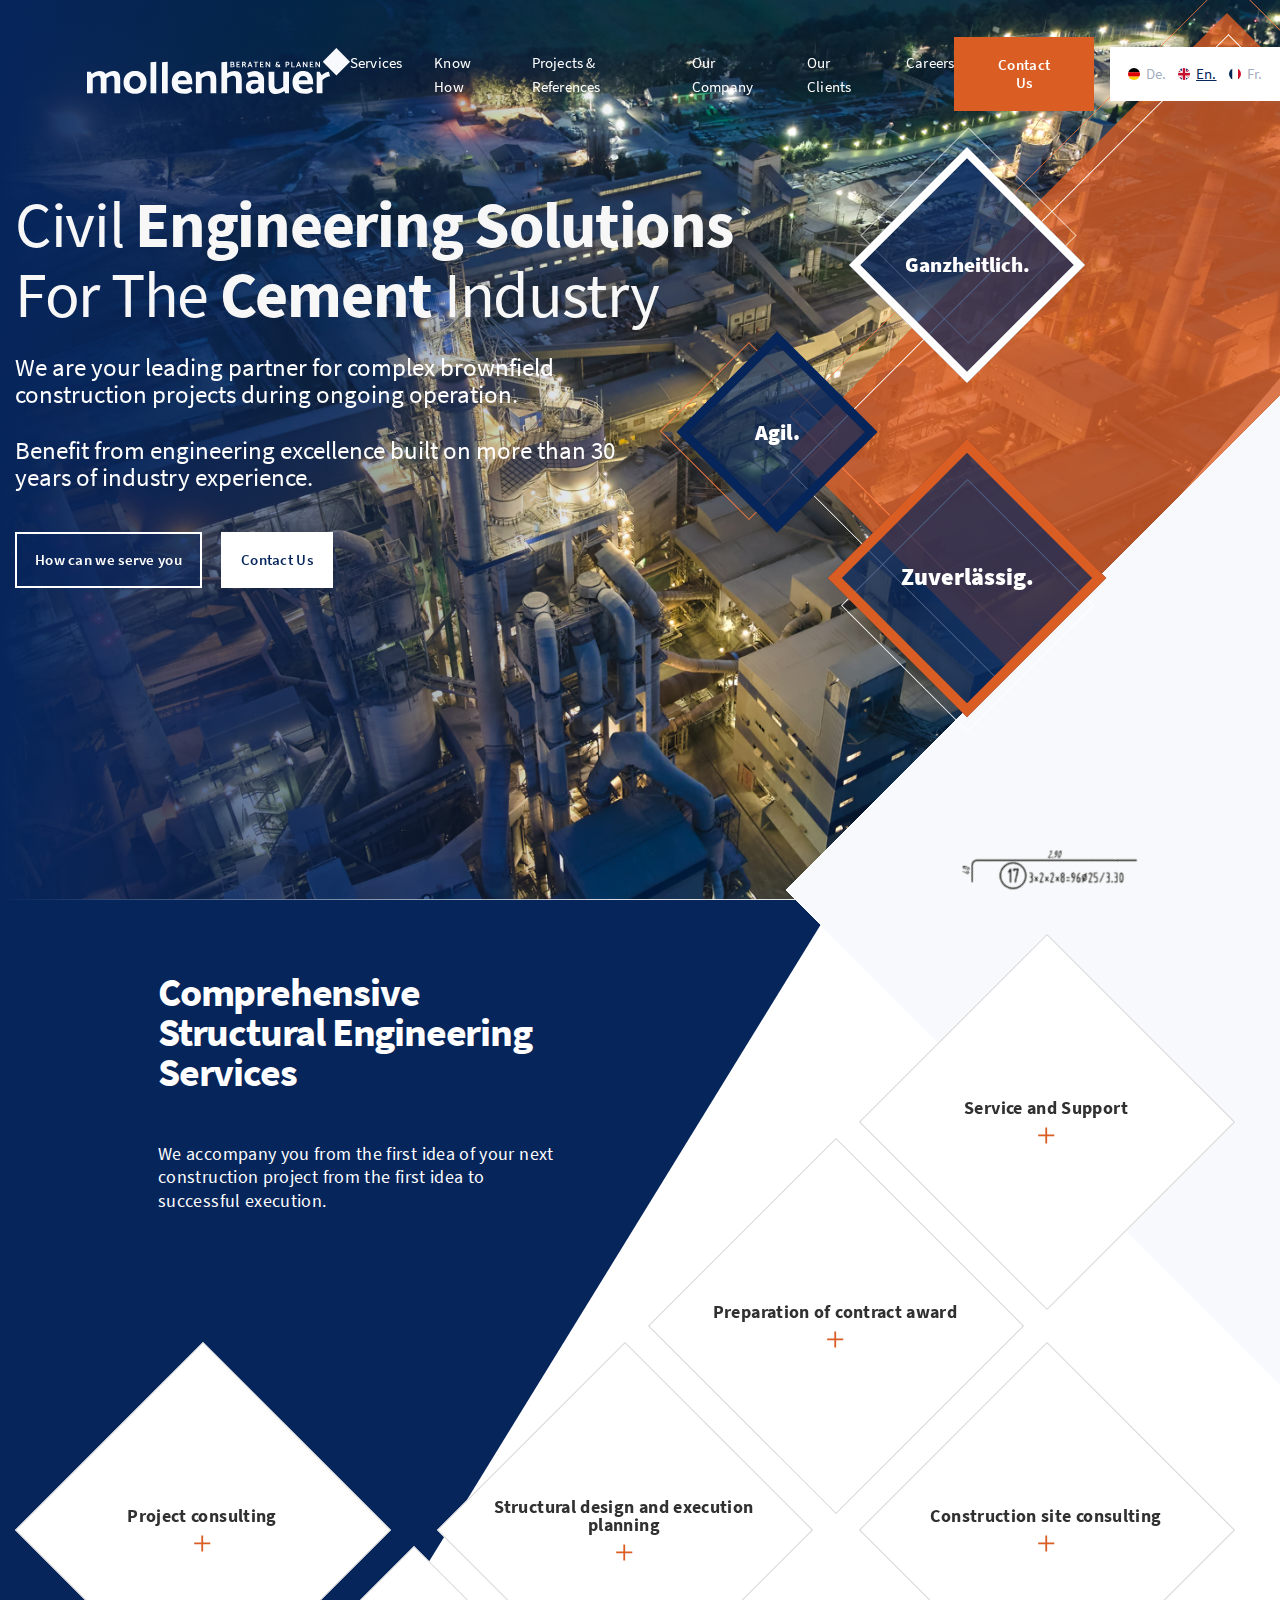
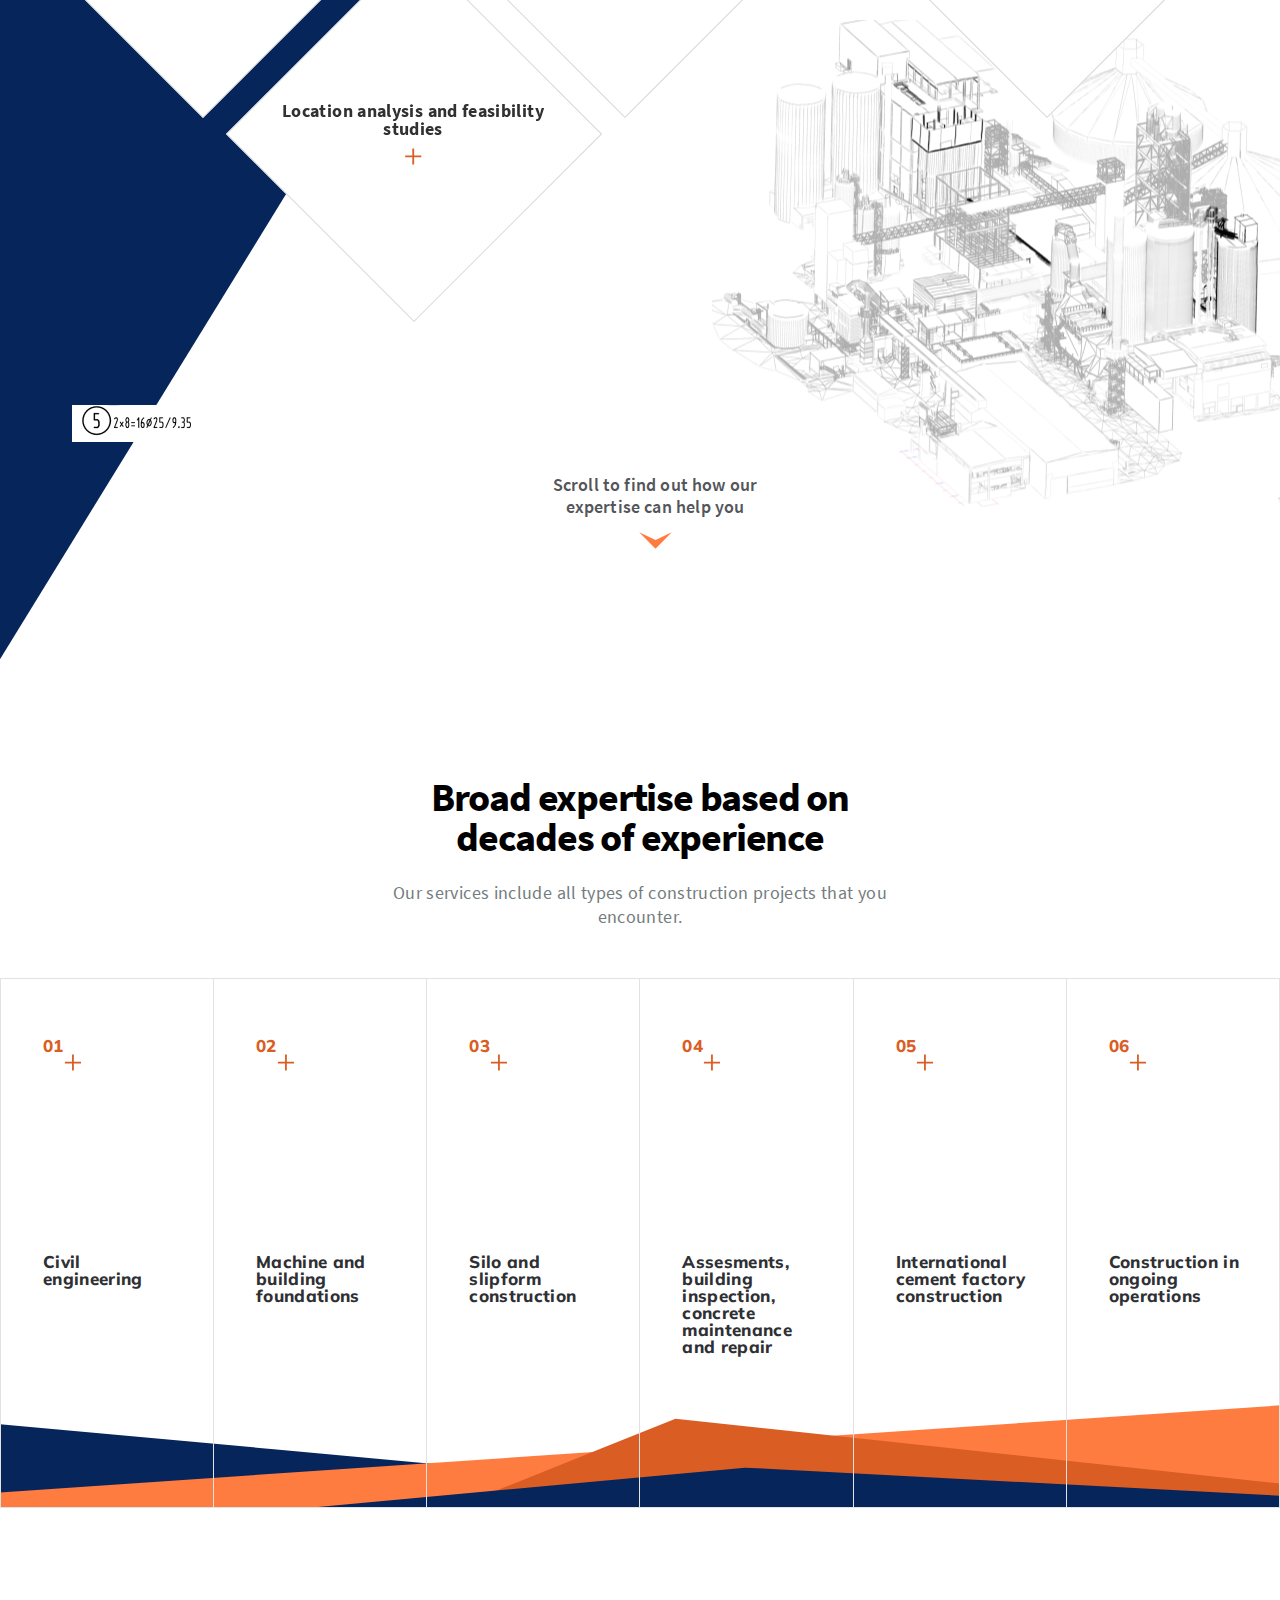
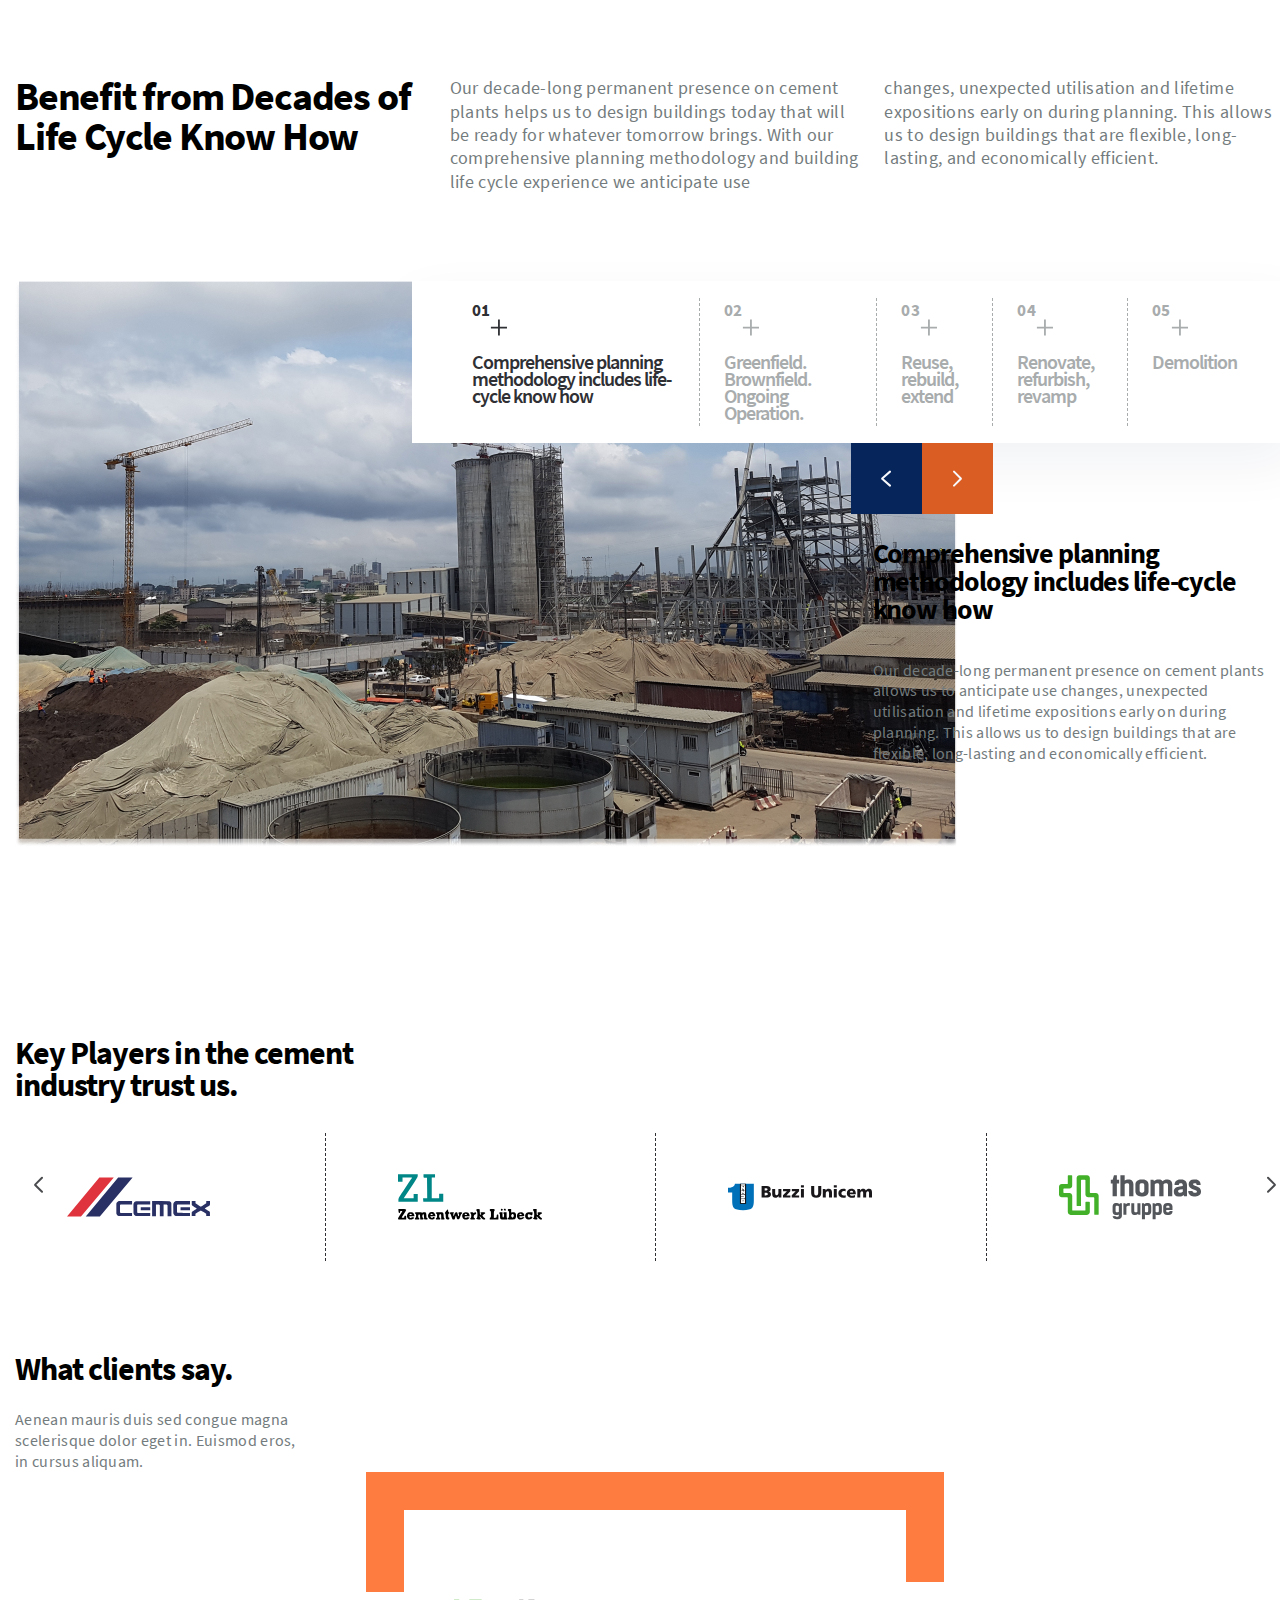
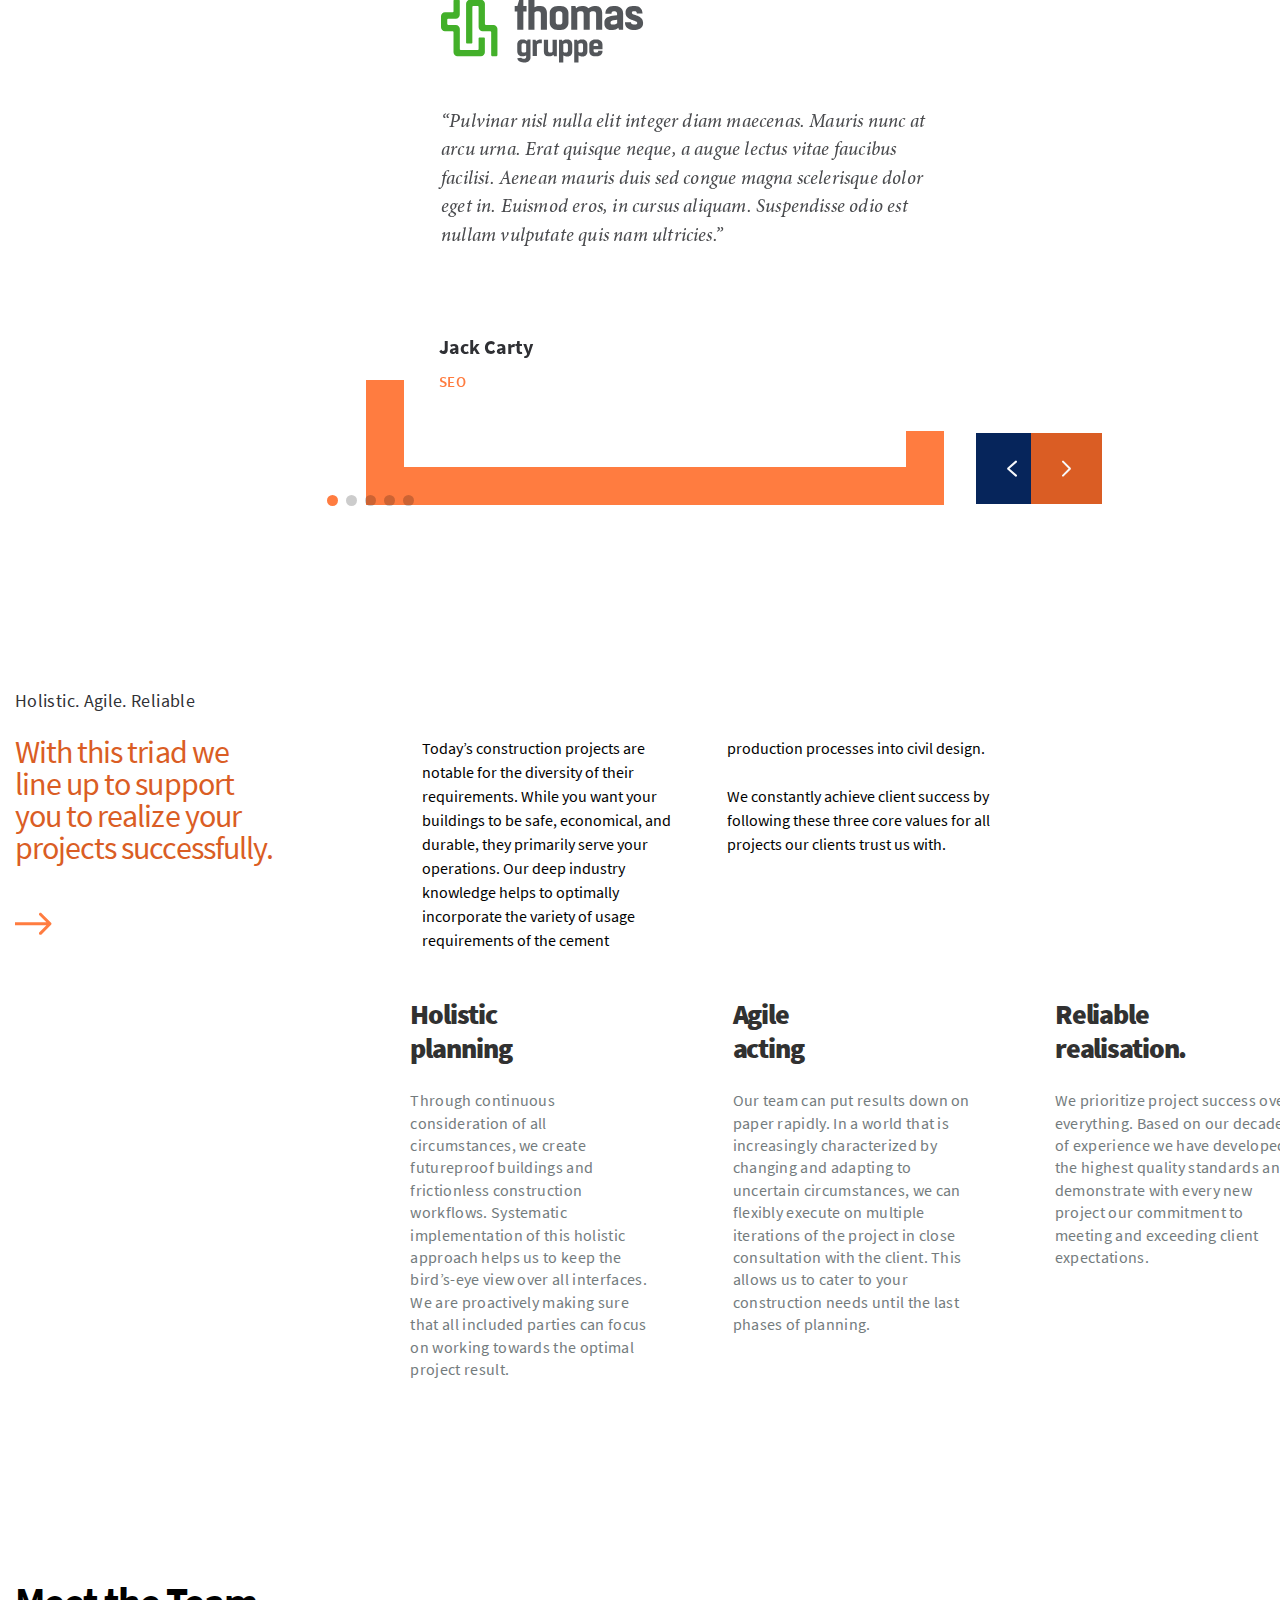
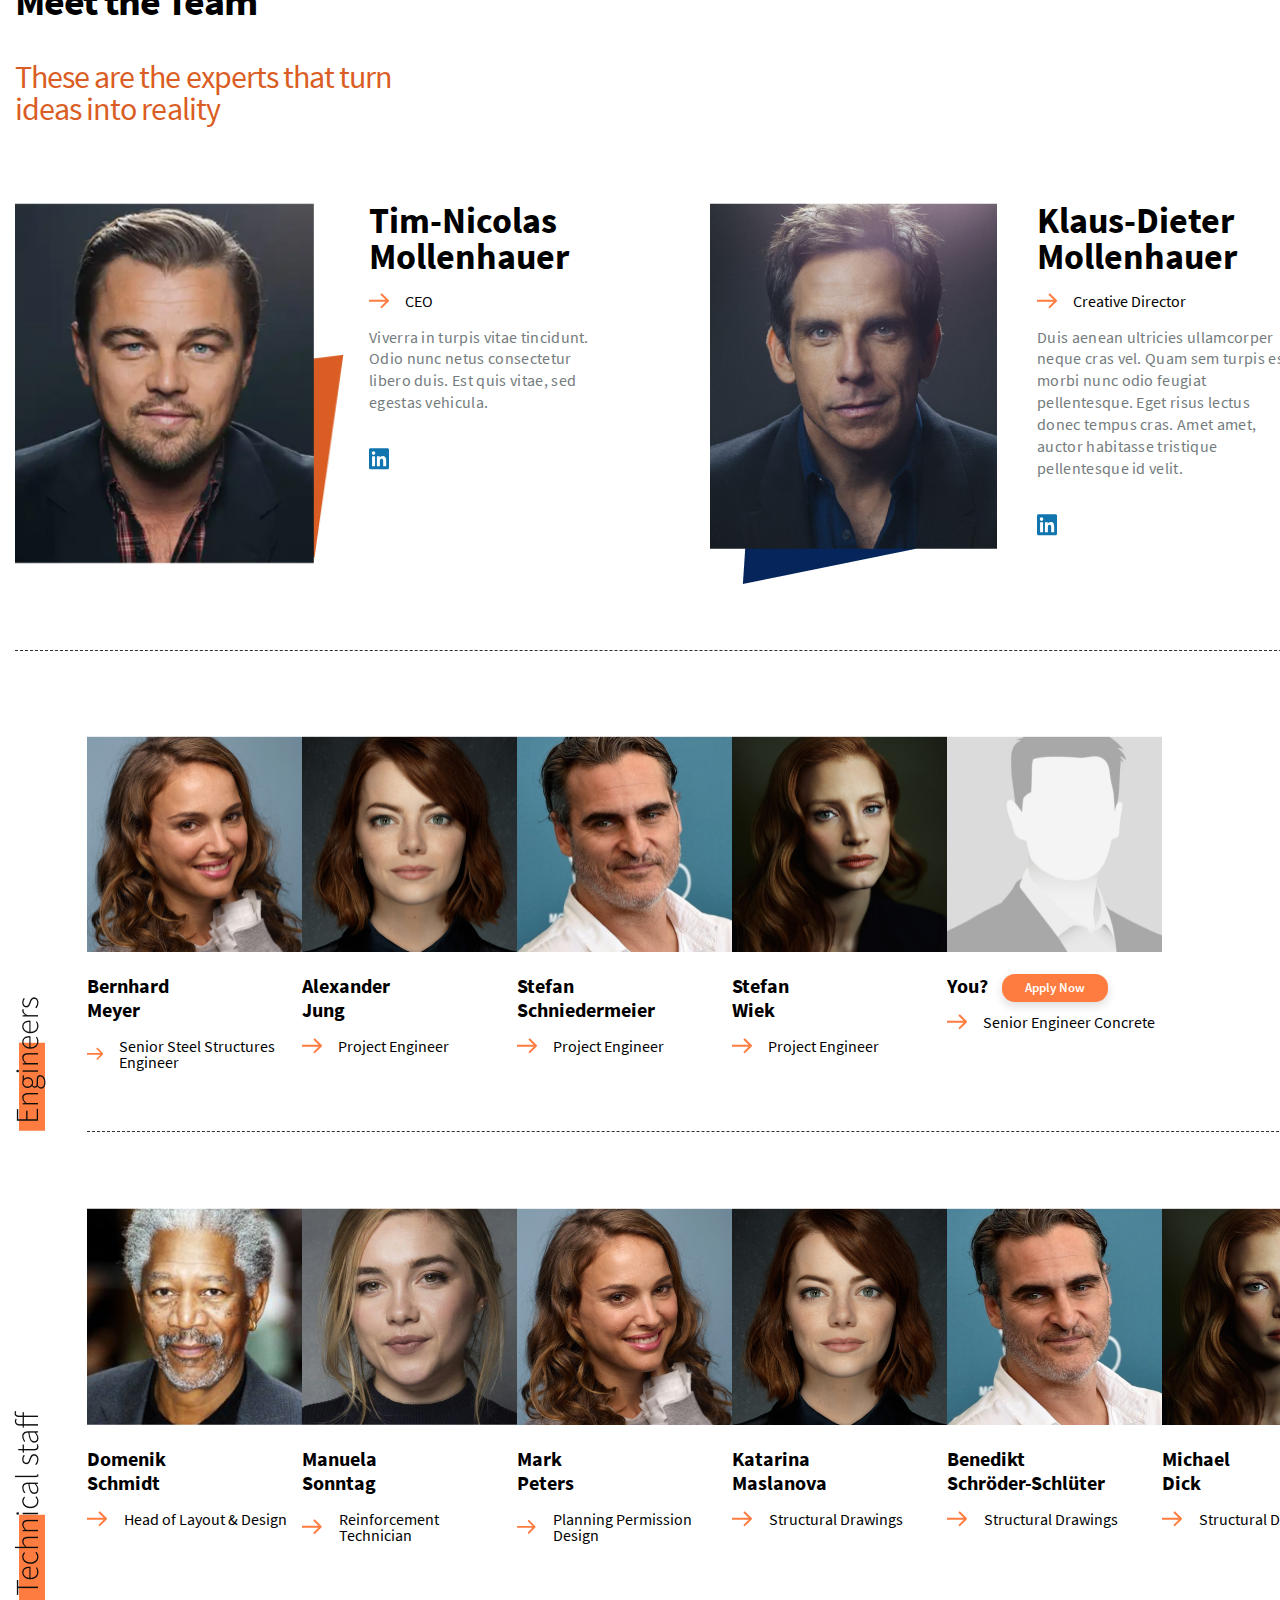
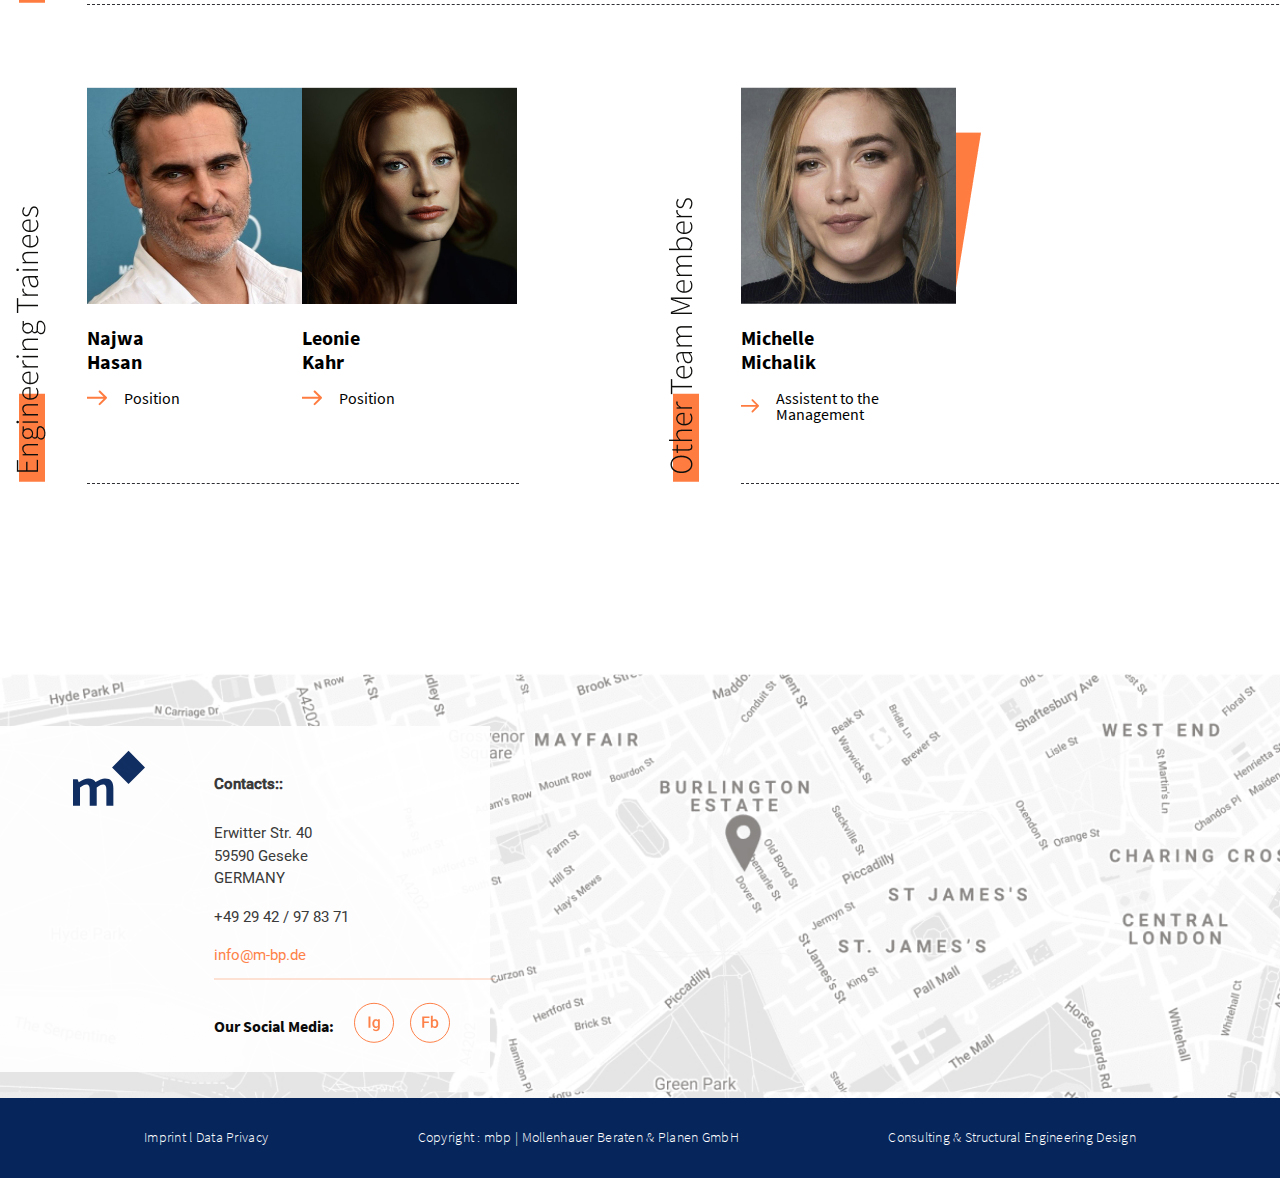
==== commit 5f10e1e9: "все блоки" ====
--- a/index.html
+++ b/index.html
@@ -493,24 +493,295 @@
                 <div class="holistic__right">
                     <div class="holistic__right-col1"></div>
                     <div class="holistic__right-col2">
-                        <h3 class="holistic__right-title">Holistic 
+                        <h3 class="holistic__right-title">Holistic <br>
                             planning</h3>
                         <p class="holistic__right-desc">Through continuous consideration of all circumstances, we create futureproof buildings and frictionless construction workflows. Systematic implementation of this holistic approach helps us to keep the bird’s-eye view over all interfaces. We are proactively making sure that all included parties can focus on working towards the optimal project result.</p>
                     </div>
                     <div class="holistic__right-col3">
-                        <h3 class="holistic__right-title">Agile 
+                        <h3 class="holistic__right-title">Agile <br>
                             acting</h3>
                         <p class="holistic__right-desc">Our team can put results down on paper rapidly. In a world that is increasingly characterized by changing and adapting to uncertain circumstances, we can flexibly execute on multiple iterations of the project in close consultation with the client. This allows us to cater to your construction needs until the last phases of planning.</p>
                      </div>
                     <div class="holistic__right-col4">
-                        <h3 class="holistic__right-title">Reliable 
+                        <h3 class="holistic__right-title">Reliable <br>
                             realisation.</h3>
                         <p class="holistic__right-desc">We prioritize project success over everything. Based on our decades of experience we have developed the highest quality standards and demonstrate with every new project our commitment to meeting and exceeding client expectations. </p>
                     </div>
                 </div> 
             </div>
         </div>
+        <div class="team">
+            <div class="container">
+                    <div class="team__leadership">
+                        <h3 class="team__title">Meet the Team</h3>
+                        <p class="team__desc">These are the experts that turn ideas into reality</p>
+                        <div class="team__leadership-container">
+                            <div class="team__leadership-rotate">
+                                <img src="img/Team/Leadership/Leadership.png" alt="" class="rotate__image">
+                            </div>
+                            <div class="team__leadership-left">
+                                <img src="img/Team/Leadership/Tim.jpg" alt="" class="left__image">
+                                <div class="team__leadership-content">
+                                    <h3 class="team__leadership-title">Tim-Nicolas Mollenhauer</h3>
+                                    <div class="team__leadership-item">
+                                        <svg width="20" height="16" viewBox="0 0 20 16" fill="none" xmlns="http://www.w3.org/2000/svg">
+                                                <path d="M19.7072 8.50691C20.0978 8.11639 20.0978 7.48322 19.7072 7.0927L13.3433 0.728738C12.9527 0.338214 12.3196 0.338214 11.9291 0.728738C11.5385 1.11926 11.5385 1.75243 11.9291 2.14295L17.5859 7.79981L11.9291 13.4567C11.5385 13.8472 11.5385 14.4803 11.9291 14.8709C12.3196 15.2614 12.9527 15.2614 13.3433 14.8709L19.7072 8.50691ZM0.000121983 8.7998L19.0001 8.79981L19.0001 6.79981L0.000122158 6.7998L0.000121983 8.7998Z" fill="#FF7C40" />
+                                        </svg>
+                                        <p class="team__leadership-desc">CEO</p>
+                                    </div>
+                                    <p class="team__leadership-text">Viverra in turpis vitae tincidunt. Odio nunc netus consectetur libero duis. Est quis vitae, sed egestas vehicula.</p>
+                                    <svg width="20" height="25" viewBox="0 0 20 25" fill="none" xmlns="http://www.w3.org/2000/svg">
+                                            <g clip-path="url(#clip0_47_532)">
+                                            <path d="M18.5716 2.2998H1.42423C0.638515 2.2998 0.00012207 2.97949 0.00012207 3.81387V21.7857C0.00012207 22.6201 0.638515 23.2998 1.42423 23.2998H18.5716C19.3573 23.2998 20.0001 22.6201 20.0001 21.7857V3.81387C20.0001 2.97949 19.3573 2.2998 18.5716 2.2998ZM6.04476 20.2998H3.08048V10.2779H6.04923V20.2998H6.04476ZM4.56262 8.90918C3.61173 8.90918 2.84387 8.09824 2.84387 7.10449C2.84387 6.11074 3.61173 5.2998 4.56262 5.2998C5.50905 5.2998 6.28137 6.11074 6.28137 7.10449C6.28137 8.10293 5.51351 8.90918 4.56262 8.90918ZM17.1564 20.2998H14.1921V15.4248C14.1921 14.2623 14.1698 12.767 12.6519 12.767C11.1073 12.767 10.8707 14.0326 10.8707 15.3404V20.2998H7.90637V10.2779H10.7501V11.6467H10.7903C11.1876 10.8592 12.1564 10.0295 13.5983 10.0295C16.5983 10.0295 17.1564 12.1061 17.1564 14.8061V20.2998Z" fill="#1074AF" />
+                                            </g>
+                                            <defs>
+                                            <clipPath id="clip0_47_532">
+                                                <rect width="20" height="24" fill="white" transform="translate(0.00012207 0.799805)" />
+                                            </clipPath>
+                                            </defs>
+                                    </svg>
+                                </div>
+                            </div>
+                            <div class="team__leadership-right">
+                                <img src="img/Team/Leadership/Klaus.jpg" alt="" class="right__image">
+                                <div class="team__leadership-content">
+                                    <h3 class="team__leadership-title">Klaus-Dieter Mollenhauer</h3>
+                                    <div class="team__leadership-item">
+                                        <svg width="20" height="16" viewBox="0 0 20 16" fill="none" xmlns="http://www.w3.org/2000/svg">
+                                                <path d="M19.7071 8.50691C20.0976 8.11639 20.0976 7.48322 19.7071 7.0927L13.3431 0.728738C12.9526 0.338214 12.3195 0.338214 11.9289 0.728738C11.5384 1.11926 11.5384 1.75243 11.9289 2.14295L17.5858 7.79981L11.9289 13.4567C11.5384 13.8472 11.5384 14.4803 11.9289 14.8709C12.3195 15.2614 12.9526 15.2614 13.3431 14.8709L19.7071 8.50691ZM-8.74228e-08 8.7998L19 8.79981L19 6.79981L8.74228e-08 6.7998L-8.74228e-08 8.7998Z" fill="#FF7C40" />
+                                            </svg>
+                                        <p class="team__leadership-desc">Creative Director</p>
+                                    </div>
+                                    <p class="team__leadership-text">Duis aenean ultricies ullamcorper neque cras vel. Quam sem turpis est morbi nunc odio feugiat pellentesque. Eget risus lectus donec tempus cras. Amet amet, auctor habitasse tristique pellentesque id velit.</p>
+                                    <svg width="20" height="25" viewBox="0 0 20 25" fill="none" xmlns="http://www.w3.org/2000/svg">
+                                            <g clip-path="url(#clip0_47_532)">
+                                            <path d="M18.5716 2.2998H1.42423C0.638515 2.2998 0.00012207 2.97949 0.00012207 3.81387V21.7857C0.00012207 22.6201 0.638515 23.2998 1.42423 23.2998H18.5716C19.3573 23.2998 20.0001 22.6201 20.0001 21.7857V3.81387C20.0001 2.97949 19.3573 2.2998 18.5716 2.2998ZM6.04476 20.2998H3.08048V10.2779H6.04923V20.2998H6.04476ZM4.56262 8.90918C3.61173 8.90918 2.84387 8.09824 2.84387 7.10449C2.84387 6.11074 3.61173 5.2998 4.56262 5.2998C5.50905 5.2998 6.28137 6.11074 6.28137 7.10449C6.28137 8.10293 5.51351 8.90918 4.56262 8.90918ZM17.1564 20.2998H14.1921V15.4248C14.1921 14.2623 14.1698 12.767 12.6519 12.767C11.1073 12.767 10.8707 14.0326 10.8707 15.3404V20.2998H7.90637V10.2779H10.7501V11.6467H10.7903C11.1876 10.8592 12.1564 10.0295 13.5983 10.0295C16.5983 10.0295 17.1564 12.1061 17.1564 14.8061V20.2998Z" fill="#1074AF" />
+                                            </g>
+                                            <defs>
+                                            <clipPath id="clip0_47_532">
+                                                <rect width="20" height="24" fill="white" transform="translate(0.00012207 0.799805)" />
+                                            </clipPath>
+                                            </defs>
+                                    </svg>
+                                </div>
+                            </div>
+                        </div>
+                    </div>
+                    <div class="team__engineers">
+                        <div class="team__engineers-rotate">
+                            <img src="img/Team/Engineers/Engineers.png" alt="" class="rotate__image">
+                        </div>
+                        <div class="team__engineers-item">
+                            <img class="team__engineers-img" src="img/Team/Engineers/Bern.jpg" alt="">
+                            <h4 class="team__engineers-title">Bernhard <br>
+                                Meyer</h4>
+                            <div class="team__engineers-content">
+                                <svg width="20" height="16" viewBox="0 0 20 16" fill="none" xmlns="http://www.w3.org/2000/svg">
+                                    <path d="M19.7072 8.50691C20.0977 8.11639 20.0977 7.48322 19.7072 7.0927L13.3432 0.728738C12.9527 0.338214 12.3195 0.338214 11.929 0.728738C11.5385 1.11926 11.5385 1.75243 11.929 2.14295L17.5859 7.79981L11.929 13.4567C11.5385 13.8472 11.5385 14.4803 11.929 14.8709C12.3195 15.2614 12.9527 15.2614 13.3432 14.8709L19.7072 8.50691ZM9.14653e-05 8.7998L19.0001 8.79981L19.0001 6.79981L9.16402e-05 6.7998L9.14653e-05 8.7998Z" fill="#FF7C40" />
+                                  </svg>
+                                  <p class="team__engineers-desc">Senior Steel Structures Engineer</p>
+                            </div>
+                        </div>
+                        <div class="team__engineers-item">
+                            <img class="team__engineers-img" src="img/Team/Engineers/Alex.jpg" alt="">
+                            <h4 class="team__engineers-title">Alexander <br> 
+                                Jung</h4>
+                            <div class="team__engineers-content">
+                                <svg width="20" height="16" viewBox="0 0 20 16" fill="none" xmlns="http://www.w3.org/2000/svg">
+                                    <path d="M19.7072 8.50691C20.0977 8.11639 20.0977 7.48322 19.7072 7.0927L13.3432 0.728738C12.9527 0.338214 12.3195 0.338214 11.929 0.728738C11.5385 1.11926 11.5385 1.75243 11.929 2.14295L17.5859 7.79981L11.929 13.4567C11.5385 13.8472 11.5385 14.4803 11.929 14.8709C12.3195 15.2614 12.9527 15.2614 13.3432 14.8709L19.7072 8.50691ZM9.14653e-05 8.7998L19.0001 8.79981L19.0001 6.79981L9.16402e-05 6.7998L9.14653e-05 8.7998Z" fill="#FF7C40" />
+                                  </svg>
+                                  <p class="team__engineers-desc">Project Engineer</p>
+                            </div>
+                        </div>
+                        <div class="team__engineers-item">
+                            <img class="team__engineers-img" src="img/Team/Engineers/Stef.jpg" alt="">
+                            <h4 class="team__engineers-title">Stefan <br>
+                                Schniedermeier</h4>
+                            <div class="team__engineers-content">
+                                <svg width="20" height="16" viewBox="0 0 20 16" fill="none" xmlns="http://www.w3.org/2000/svg">
+                                    <path d="M19.7072 8.50691C20.0977 8.11639 20.0977 7.48322 19.7072 7.0927L13.3432 0.728738C12.9527 0.338214 12.3195 0.338214 11.929 0.728738C11.5385 1.11926 11.5385 1.75243 11.929 2.14295L17.5859 7.79981L11.929 13.4567C11.5385 13.8472 11.5385 14.4803 11.929 14.8709C12.3195 15.2614 12.9527 15.2614 13.3432 14.8709L19.7072 8.50691ZM9.14653e-05 8.7998L19.0001 8.79981L19.0001 6.79981L9.16402e-05 6.7998L9.14653e-05 8.7998Z" fill="#FF7C40" />
+                                  </svg>
+                                  <p class="team__engineers-desc">Project Engineer</p>
+                            </div>
+                        </div>
+                        <div class="team__engineers-item">
+                            <img class="team__engineers-img" src="img/Team/Engineers/Stefan.jpg" alt="">
+                            <h4 class="team__engineers-title">Stefan <br>
+                                Wiek</h4>
+                            <div class="team__engineers-content">
+                                <svg width="20" height="16" viewBox="0 0 20 16" fill="none" xmlns="http://www.w3.org/2000/svg">
+                                    <path d="M19.7072 8.50691C20.0977 8.11639 20.0977 7.48322 19.7072 7.0927L13.3432 0.728738C12.9527 0.338214 12.3195 0.338214 11.929 0.728738C11.5385 1.11926 11.5385 1.75243 11.929 2.14295L17.5859 7.79981L11.929 13.4567C11.5385 13.8472 11.5385 14.4803 11.929 14.8709C12.3195 15.2614 12.9527 15.2614 13.3432 14.8709L19.7072 8.50691ZM9.14653e-05 8.7998L19.0001 8.79981L19.0001 6.79981L9.16402e-05 6.7998L9.14653e-05 8.7998Z" fill="#FF7C40" />
+                                  </svg>
+                                  <p class="team__engineers-desc">Project Engineer</p>
+                            </div>
+                        </div>
+                        <div class="team__engineers-item">
+                            <img class="team__engineers-img" src="img/Team/Engineers/You.jpg" alt="">
+                            <div class="team__engineers-apply">
+                                <h4 class="team__engineers-title">You?</h4>
+                                <a class="team__engineers-btn" href="#">Apply Now</a>
+                            </div>
+                            <div class="team__engineers-content">
+                                <svg width="20" height="16" viewBox="0 0 20 16" fill="none" xmlns="http://www.w3.org/2000/svg">
+                                    <path d="M19.7072 8.50691C20.0977 8.11639 20.0977 7.48322 19.7072 7.0927L13.3432 0.728738C12.9527 0.338214 12.3195 0.338214 11.929 0.728738C11.5385 1.11926 11.5385 1.75243 11.929 2.14295L17.5859 7.79981L11.929 13.4567C11.5385 13.8472 11.5385 14.4803 11.929 14.8709C12.3195 15.2614 12.9527 15.2614 13.3432 14.8709L19.7072 8.50691ZM9.14653e-05 8.7998L19.0001 8.79981L19.0001 6.79981L9.16402e-05 6.7998L9.14653e-05 8.7998Z" fill="#FF7C40" />
+                                  </svg>
+                                  <p class="team__engineers-desc">Senior Engineer Concrete</p>
+                            </div>
+                        </div>
+                    </div>
+                    <div class="team__technical">
+                        <div class="team__technical-rotate">
+                            <img src="img/Team/Technical/Technical.png" alt="" class="rotate__image">
+                        </div>
+                        <div class="team__technical-item">
+                            <img class="team__technical-img" src="img/Team/Technical/dom.jpg" alt="">
+                            <h4 class="team__technical-title">Domenik <br>
+                                Schmidt</h4>
+                            <div class="team__technical-content">
+                                <svg width="20" height="16" viewBox="0 0 20 16" fill="none" xmlns="http://www.w3.org/2000/svg">
+                                    <path d="M19.7072 8.50691C20.0977 8.11639 20.0977 7.48322 19.7072 7.0927L13.3432 0.728738C12.9527 0.338214 12.3195 0.338214 11.929 0.728738C11.5385 1.11926 11.5385 1.75243 11.929 2.14295L17.5859 7.79981L11.929 13.4567C11.5385 13.8472 11.5385 14.4803 11.929 14.8709C12.3195 15.2614 12.9527 15.2614 13.3432 14.8709L19.7072 8.50691ZM9.14653e-05 8.7998L19.0001 8.79981L19.0001 6.79981L9.16402e-05 6.7998L9.14653e-05 8.7998Z" fill="#FF7C40" />
+                                  </svg>
+                                  <p class="team__technical-desc">Head of Layout & Design</p>
+                            </div>
+                        </div>
+                        <div class="team__technical-item">
+                            <img class="team__technical-img" src="img/Team/Technical/man.jpg" alt="">
+                            <h4 class="team__technical-title">Manuela <br>
+                                Sonntag</h4>
+                            <div class="team__technical-content">
+                                <svg width="20" height="16" viewBox="0 0 20 16" fill="none" xmlns="http://www.w3.org/2000/svg">
+                                    <path d="M19.7072 8.50691C20.0977 8.11639 20.0977 7.48322 19.7072 7.0927L13.3432 0.728738C12.9527 0.338214 12.3195 0.338214 11.929 0.728738C11.5385 1.11926 11.5385 1.75243 11.929 2.14295L17.5859 7.79981L11.929 13.4567C11.5385 13.8472 11.5385 14.4803 11.929 14.8709C12.3195 15.2614 12.9527 15.2614 13.3432 14.8709L19.7072 8.50691ZM9.14653e-05 8.7998L19.0001 8.79981L19.0001 6.79981L9.16402e-05 6.7998L9.14653e-05 8.7998Z" fill="#FF7C40" />
+                                  </svg>
+                                  <p class="team__technical-desc">Reinforcement 
+                                    Technician</p>
+                            </div>
+                        </div>
+                        <div class="team__technical-item">
+                            <img class="team__technical-img" src="img/Team/Technical/mark.jpg" alt="">
+                            <h4 class="team__technical-title">Mark <br>
+                                Peters</h4>
+                            <div class="team__technical-content">
+                                <svg width="20" height="16" viewBox="0 0 20 16" fill="none" xmlns="http://www.w3.org/2000/svg">
+                                    <path d="M19.7072 8.50691C20.0977 8.11639 20.0977 7.48322 19.7072 7.0927L13.3432 0.728738C12.9527 0.338214 12.3195 0.338214 11.929 0.728738C11.5385 1.11926 11.5385 1.75243 11.929 2.14295L17.5859 7.79981L11.929 13.4567C11.5385 13.8472 11.5385 14.4803 11.929 14.8709C12.3195 15.2614 12.9527 15.2614 13.3432 14.8709L19.7072 8.50691ZM9.14653e-05 8.7998L19.0001 8.79981L19.0001 6.79981L9.16402e-05 6.7998L9.14653e-05 8.7998Z" fill="#FF7C40" />
+                                  </svg>
+                                  <p class="team__technical-desc">Planning Permission Design</p>
+                            </div>
+                        </div>
+                        <div class="team__technical-item">
+                            <img class="team__technical-img" src="img/Team/Technical/katarina.jpg" alt="">
+                            <h4 class="team__technical-title">Katarina <br>
+                                Maslanova</h4>
+                            <div class="team__technical-content">
+                                <svg width="20" height="16" viewBox="0 0 20 16" fill="none" xmlns="http://www.w3.org/2000/svg">
+                                    <path d="M19.7072 8.50691C20.0977 8.11639 20.0977 7.48322 19.7072 7.0927L13.3432 0.728738C12.9527 0.338214 12.3195 0.338214 11.929 0.728738C11.5385 1.11926 11.5385 1.75243 11.929 2.14295L17.5859 7.79981L11.929 13.4567C11.5385 13.8472 11.5385 14.4803 11.929 14.8709C12.3195 15.2614 12.9527 15.2614 13.3432 14.8709L19.7072 8.50691ZM9.14653e-05 8.7998L19.0001 8.79981L19.0001 6.79981L9.16402e-05 6.7998L9.14653e-05 8.7998Z" fill="#FF7C40" />
+                                  </svg>
+                                  <p class="team__technical-desc">Structural Drawings</p>
+                            </div>
+                        </div>
+                        <div class="team__technical-item">
+                            <img class="team__technical-img" src="img/Team/Technical/ben.jpg" alt="">
+                            <h4 class="team__technical-title">Benedikt <br>
+                                Schröder-Schlüter</h4>
+                            <div class="team__technical-content">
+                                <svg width="20" height="16" viewBox="0 0 20 16" fill="none" xmlns="http://www.w3.org/2000/svg">
+                                    <path d="M19.7072 8.50691C20.0977 8.11639 20.0977 7.48322 19.7072 7.0927L13.3432 0.728738C12.9527 0.338214 12.3195 0.338214 11.929 0.728738C11.5385 1.11926 11.5385 1.75243 11.929 2.14295L17.5859 7.79981L11.929 13.4567C11.5385 13.8472 11.5385 14.4803 11.929 14.8709C12.3195 15.2614 12.9527 15.2614 13.3432 14.8709L19.7072 8.50691ZM9.14653e-05 8.7998L19.0001 8.79981L19.0001 6.79981L9.16402e-05 6.7998L9.14653e-05 8.7998Z" fill="#FF7C40" />
+                                  </svg>
+                                  <p class="team__technical-desc">Structural Drawings</p>
+                            </div>
+                        </div>
+                        <div class="team__technical-item">
+                            <img class="team__technical-img" src="img/Team/Technical/micha.jpg" alt="">
+                            <h4 class="team__technical-title">Michael <br>
+                                Dick</h4>
+                            <div class="team__technical-content">
+                                <svg width="20" height="16" viewBox="0 0 20 16" fill="none" xmlns="http://www.w3.org/2000/svg">
+                                    <path d="M19.7072 8.50691C20.0977 8.11639 20.0977 7.48322 19.7072 7.0927L13.3432 0.728738C12.9527 0.338214 12.3195 0.338214 11.929 0.728738C11.5385 1.11926 11.5385 1.75243 11.929 2.14295L17.5859 7.79981L11.929 13.4567C11.5385 13.8472 11.5385 14.4803 11.929 14.8709C12.3195 15.2614 12.9527 15.2614 13.3432 14.8709L19.7072 8.50691ZM9.14653e-05 8.7998L19.0001 8.79981L19.0001 6.79981L9.16402e-05 6.7998L9.14653e-05 8.7998Z" fill="#FF7C40" />
+                                  </svg>
+                                  <p class="team__technical-desc">Structural Drawings</p>
+                            </div>
+                        </div>
+                    </div>
+                    <div class="team__content">
+                        <div class="team__trainees">
+                            <div class="team__trainees-rotate">
+                                <img src="img/Team/Trainees/Trainees.png" alt="" class="rotate__image">
+                            </div>
+                            <div class="team__trainees-item">
+                                <img class="team__trainees-img" src="img/Team/Trainees/najwa.jpg" alt="">
+                                <h4 class="team__trainees-title">Najwa <br>
+                                    Hasan</h4>
+                                <div class="team__trainees-content">
+                                    <svg width="20" height="16" viewBox="0 0 20 16" fill="none" xmlns="http://www.w3.org/2000/svg">
+                                        <path d="M19.7072 8.50691C20.0977 8.11639 20.0977 7.48322 19.7072 7.0927L13.3432 0.728738C12.9527 0.338214 12.3195 0.338214 11.929 0.728738C11.5385 1.11926 11.5385 1.75243 11.929 2.14295L17.5859 7.79981L11.929 13.4567C11.5385 13.8472 11.5385 14.4803 11.929 14.8709C12.3195 15.2614 12.9527 15.2614 13.3432 14.8709L19.7072 8.50691ZM9.14653e-05 8.7998L19.0001 8.79981L19.0001 6.79981L9.16402e-05 6.7998L9.14653e-05 8.7998Z" fill="#FF7C40" />
+                                      </svg>
+                                      <p class="team__trainees-desc">Position</p>
+                                </div>
+                            </div>
+                            <div class="team__trainees-item">
+                                <img class="team__trainees-img" src="img/Team/Trainees/leonie.jpg" alt="">
+                                <h4 class="team__trainees-title">Leonie <br>
+                                    Kahr</h4>
+                                <div class="team__trainees-content">
+                                    <svg width="20" height="16" viewBox="0 0 20 16" fill="none" xmlns="http://www.w3.org/2000/svg">
+                                        <path d="M19.7072 8.50691C20.0977 8.11639 20.0977 7.48322 19.7072 7.0927L13.3432 0.728738C12.9527 0.338214 12.3195 0.338214 11.929 0.728738C11.5385 1.11926 11.5385 1.75243 11.929 2.14295L17.5859 7.79981L11.929 13.4567C11.5385 13.8472 11.5385 14.4803 11.929 14.8709C12.3195 15.2614 12.9527 15.2614 13.3432 14.8709L19.7072 8.50691ZM9.14653e-05 8.7998L19.0001 8.79981L19.0001 6.79981L9.16402e-05 6.7998L9.14653e-05 8.7998Z" fill="#FF7C40" />
+                                      </svg>
+                                      <p class="team__trainees-desc">Position</p>
+                                </div>
+                            </div>
+                        </div>
+                        <div class="team__members">
+                            <div class="team__members-rotate">
+                                <img src="img/Team/Members/Members.png" alt="" class="rotate__image">
+                            </div>
+                            <div class="team__members-item">
+                                <img class="team__members-img" src="img/Team/Members/mish.jpg" alt="">
+                                <h4 class="team__members-title">Michelle <br>
+                                    Michalik</h4>
+                                <div class="team__members-content">
+                                    <svg width="20" height="16" viewBox="0 0 20 16" fill="none" xmlns="http://www.w3.org/2000/svg">
+                                        <path d="M19.7072 8.50691C20.0977 8.11639 20.0977 7.48322 19.7072 7.0927L13.3432 0.728738C12.9527 0.338214 12.3195 0.338214 11.929 0.728738C11.5385 1.11926 11.5385 1.75243 11.929 2.14295L17.5859 7.79981L11.929 13.4567C11.5385 13.8472 11.5385 14.4803 11.929 14.8709C12.3195 15.2614 12.9527 15.2614 13.3432 14.8709L19.7072 8.50691ZM9.14653e-05 8.7998L19.0001 8.79981L19.0001 6.79981L9.16402e-05 6.7998L9.14653e-05 8.7998Z" fill="#FF7C40" />
+                                      </svg>
+                                      <p class="team__members-desc">Assistent to the Management</p>
+                                </div>
+                            </div>
+                        </div>
+                    </div>
+            </div>
+        </div>
     </main>
+    <footer class="footer">
+        <div class="footer__map">
+            <div class="footer__map-content">
+                <div class="footer__map-left">
+                    <a href="#" class="footer__map-logo">
+                        <img src="img/footer/logo.svg" alt="">
+                    </a>
+                </div>
+                <div class="footer__map-right">
+                    <div class="footer__map-contacts">
+                        <h4 class="footer__map-title">Contacts::</h4>
+                        <a href="#" class="footer__map-adress">Erwitter Str. 40  
+                            59590 Geseke    
+                            GERMANY
+                        </a>
+                        <a class="footer__map-phone" href="tel:+492942/978371">+49 29 42 / 97 83 71</a> 
+                        <a class="footer__map-email" href="mailto:info@m-bp.de">info@m-bp.de</a>
+                    </div>
+                    <div class="footer__map-social">
+                        <h4 class="footer__map-text">Our Social Media:</h4>
+                        <a href="#"><img src="img/footer/Instagram.svg" alt=""></a>
+                        <a href="#"><img src="img/footer/facebook.svg" alt=""></a>
+                    </div>
+                </div>
+            </div>
+            <div class="footer__copyright">
+                <div class="footer__copyright-privacy">Imprint    l     Data Privacy</div>
+                <div class="footer__copyright-mollenhauer">Copyright : mbp | Mollenhauer Beraten & Planen GmbH</div>
+                <div class="footer__copyright-consulting">Consulting & Structural Engineering Design</div>
+            </div>
+        </div>
+
+    </footer>
 
     <script src="https://code.jquery.com/jquery-3.7.1.min.js"
     integrity="sha256-/JqT3SQfawRcv/BIHPThkBvs0OEvtFFmqPF/lYI/Cxo="
--- a/css/style.css
+++ b/css/style.css
@@ -819,7 +819,7 @@
   color: #737b7d;
 }
 .players__feedback {
-  margin-bottom: 163px;
+  margin-bottom: 184px;
 }
 .players__feedback-content {
   position: relative;
@@ -951,6 +951,9 @@
   color: #ff7c40;
 }
 
+.holistic {
+  margin: 0 0 184px 0;
+}
 .holistic-text {
   max-width: 344px;
   margin: 0 0 24px 0;
@@ -969,6 +972,7 @@
 }
 .holistic__left-col1 {
   width: 25%;
+  margin-right: 103px;
 }
 .holistic__left-col2 {
   width: 25%;
@@ -995,16 +999,16 @@
   gap: 0 82px;
 }
 .holistic__right-col1 {
-  width: 25%;
+  width: 30%;
 }
 .holistic__right-col2 {
-  width: 25%;
+  width: 23%;
 }
 .holistic__right-col3 {
-  width: 25%;
+  width: 23%;
 }
 .holistic__right-col4 {
-  width: 25%;
+  width: 23%;
 }
 .holistic__right-title {
   margin: 0 0 24px 0;
@@ -1029,4 +1033,418 @@
 
 .swiper-pagination-bullet-active {
   background: #ff7c40 !important;
+}
+
+.team__title {
+  font-weight: 700;
+  font-size: 40px;
+  line-height: 100%;
+  letter-spacing: -0.03em;
+  color: #000;
+  margin: 0 0 40px 0;
+}
+.team__desc {
+  max-width: 445px;
+  margin: 0 0 78px 0;
+  font-weight: 400;
+  font-size: 32px;
+  line-height: 100%;
+  letter-spacing: -0.03em;
+  color: #da5d24;
+}
+.team__leadership {
+  max-width: 1297px;
+  margin: 0 auto;
+}
+.team__leadership-container {
+  position: relative;
+  display: flex;
+  justify-content: space-between;
+}
+.team__leadership-container::before {
+  content: "";
+  position: absolute;
+  left: 0;
+  bottom: -67px;
+  width: 1297px;
+  height: 0px;
+  border-bottom: 0.5px dashed #2f3034;
+}
+.team__leadership-rotate {
+  position: absolute;
+  top: 213px;
+  left: 0;
+  max-width: 40px;
+  min-height: 228px;
+}
+.team__leadership-rotate img {
+  position: absolute;
+  right: 40px;
+}
+.team__leadership-left {
+  display: flex;
+}
+.team__leadership-right {
+  display: flex;
+}
+.team__leadership-right img {
+  margin: 0 40px 0 0;
+}
+.team__leadership-title {
+  margin: 0 0 18px 0;
+  font-weight: 700;
+  font-size: 36px;
+  line-height: 100%;
+  color: #000;
+}
+.team__leadership-content {
+  max-width: 258px;
+}
+.team__leadership-item {
+  display: flex;
+  justify-content: flex-start;
+  align-items: center;
+  margin: 0 0 18px 0;
+}
+.team__leadership-desc {
+  margin: 0 0 0 16px;
+  font-weight: 400;
+  font-size: 16px;
+  line-height: 100%;
+  color: #000;
+}
+.team__leadership-text {
+  margin: 0 0 32px 0;
+  font-weight: 400;
+  font-size: 16px;
+  line-height: 137%;
+  letter-spacing: 0.02em;
+  color: #737b7d;
+}
+.team__engineers {
+  position: relative;
+  top: 80px;
+  max-width: 1080px;
+  margin: 72px;
+  display: flex;
+}
+.team__engineers::after {
+  content: "";
+  position: absolute;
+  left: 0;
+  bottom: -62px;
+  width: 1297px;
+  height: 0px;
+  border-bottom: 0.5px dashed #2f3034;
+}
+.team__engineers-rotate {
+  position: absolute;
+  top: 42px;
+  left: 0;
+  max-width: 40px;
+  min-height: 228px;
+}
+.team__engineers-rotate img {
+  position: absolute;
+  right: 40px;
+}
+.team__engineers-img {
+  max-width: 215px;
+  min-height: 216px;
+  margin-bottom: 16px;
+}
+.team__engineers-apply {
+  display: flex;
+  gap: 14px;
+}
+.team__engineers-title {
+  margin: 0 0 16px 0;
+  font-weight: 700;
+  font-size: 20px;
+  line-height: 120%;
+  color: #000;
+}
+.team__engineers-btn {
+  text-decoration: none;
+  padding: 2px 11px;
+  border-radius: 13px;
+  width: 84px;
+  height: 24px;
+  box-shadow: 0 4px 10px 0 rgba(44, 11, 11, 0.15);
+  background: #ff7c40;
+  cursor: pointer;
+  text-align: center;
+  font-weight: 600;
+  font-size: 13px;
+  color: #fff;
+}
+.team__engineers-desc {
+  margin: 0;
+  font-weight: 400;
+  font-size: 16px;
+  line-height: 100%;
+  color: #000;
+}
+.team__engineers-content {
+  display: flex;
+  align-items: center;
+  max-width: 210px;
+  gap: 16px;
+}
+.team__technical {
+  position: relative;
+  top: 146px;
+  max-width: 1380px;
+  margin: 72px;
+  display: flex;
+}
+.team__technical::after {
+  content: "";
+  position: absolute;
+  left: 0;
+  bottom: -62px;
+  width: 1297px;
+  height: 0px;
+  border-bottom: 0.5px dashed #2f3034;
+}
+.team__technical-rotate {
+  position: absolute;
+  top: 42px;
+  left: 0;
+  max-width: 40px;
+  min-height: 228px;
+}
+.team__technical-rotate img {
+  position: absolute;
+  right: 40px;
+}
+.team__technical-img {
+  max-width: 215px;
+  min-height: 216px;
+  margin-bottom: 16px;
+}
+.team__technical-title {
+  margin: 0 0 16px 0;
+  font-weight: 700;
+  font-size: 20px;
+  line-height: 120%;
+  color: #000;
+}
+.team__technical-desc {
+  margin: 0;
+  font-weight: 400;
+  font-size: 16px;
+  line-height: 100%;
+  color: #000;
+}
+.team__technical-content {
+  display: flex;
+  align-items: center;
+  max-width: 210px;
+  gap: 17px;
+}
+.team__content {
+  display: flex;
+  gap: 80px;
+}
+.team__trainees {
+  position: relative;
+  top: 146px;
+  max-width: 432px;
+  margin: 72px;
+  display: flex;
+}
+.team__trainees::after {
+  content: "";
+  position: absolute;
+  left: 0;
+  bottom: -62px;
+  width: 432px;
+  height: 0px;
+  border-bottom: 0.5px dashed #2f3034;
+}
+.team__trainees-rotate {
+  position: absolute;
+  top: 42px;
+  left: 0;
+  max-width: 40px;
+  min-height: 228px;
+}
+.team__trainees-rotate img {
+  position: absolute;
+  right: 40px;
+}
+.team__trainees-img {
+  max-width: 215px;
+  min-height: 216px;
+  margin-bottom: 16px;
+}
+.team__trainees-title {
+  margin: 0 0 16px 0;
+  font-weight: 700;
+  font-size: 20px;
+  line-height: 120%;
+  color: #000;
+}
+.team__trainees-desc {
+  margin: 0;
+  font-weight: 400;
+  font-size: 16px;
+  line-height: 100%;
+  color: #000;
+}
+.team__trainees-content {
+  display: flex;
+  align-items: center;
+  max-width: 210px;
+  gap: 17px;
+}
+.team__members {
+  position: relative;
+  top: 146px;
+  max-width: 648px;
+  margin: 72px;
+  display: flex;
+}
+.team__members::after {
+  content: "";
+  position: absolute;
+  left: 0;
+  bottom: -62px;
+  width: 648px;
+  height: 0px;
+  border-bottom: 0.5px dashed #2f3034;
+}
+.team__members-rotate {
+  position: absolute;
+  top: 42px;
+  left: 0;
+  max-width: 40px;
+  min-height: 228px;
+}
+.team__members-rotate img {
+  position: absolute;
+  right: 40px;
+}
+.team__members-img {
+  margin-bottom: 16px;
+}
+.team__members-title {
+  margin: 0 0 16px 0;
+  font-weight: 700;
+  font-size: 20px;
+  line-height: 120%;
+  color: #000;
+}
+.team__members-desc {
+  margin: 0;
+  font-weight: 400;
+  font-size: 16px;
+  line-height: 100%;
+  color: #000;
+}
+.team__members-content {
+  display: flex;
+  align-items: center;
+  max-width: 210px;
+  gap: 17px;
+}
+
+.footer {
+  position: relative;
+  margin-top: 325px;
+  min-height: 500px;
+  width: 100%;
+  background-image: url(../img/footer/bg.jpg);
+  background-position: center;
+  background-repeat: no-repeat;
+  background-size: cover;
+}
+.footer__map-logo img {
+  margin: 24px 0 0 73px;
+}
+.footer__map-content {
+  position: absolute;
+  top: 53px;
+  left: 0;
+  display: flex;
+  gap: 69px;
+  max-width: 493px;
+  max-height: 346px;
+  background: #fff;
+  opacity: 0.95;
+}
+.footer__map-title {
+  margin: 47px 0 27px 0;
+  font-weight: 700;
+  font-size: 15px;
+  line-height: 147%;
+  color: #313131;
+}
+.footer__map-contacts {
+  font-family: "Roboto";
+  display: flex;
+  flex-direction: column;
+  max-width: 139px;
+}
+.footer__map-adress {
+  margin: 0 0 16px 0;
+  text-decoration: none;
+  font-weight: 400;
+  font-size: 15px;
+  line-height: 150%;
+  color: #313131;
+}
+.footer__map-phone {
+  margin: 0 0 16px 0;
+  text-decoration: none;
+  font-weight: 400;
+  font-size: 15px;
+  line-height: 150%;
+  color: #313131;
+}
+.footer__map-email {
+  position: relative;
+  padding-bottom: 13px;
+  margin: 0 0 13px 0;
+  text-decoration: none;
+  font-weight: 400;
+  font-size: 15px;
+  line-height: 150%;
+  color: #ff7c40;
+}
+.footer__map-email::after {
+  content: "";
+  position: absolute;
+  bottom: 0;
+  left: 0;
+  border: 1px solid #ff7c40;
+  width: 279px;
+  height: 0px;
+  opacity: 0.23;
+}
+.footer__map-social {
+  display: flex;
+  align-items: center;
+  gap: 16px;
+  margin-bottom: 31px;
+  margin-right: 40px;
+}
+.footer__map-text {
+  margin-right: 4px;
+}
+.footer__copyright {
+  position: relative;
+  top: 425px;
+  display: flex;
+  justify-content: space-between;
+  align-items: center;
+  padding: 0 144px;
+  background-color: #06255B;
+  min-height: 80px;
+  font-weight: 300;
+  font-size: 14px;
+  line-height: 157%;
+  letter-spacing: 0.02em;
+  color: #fff;
 }